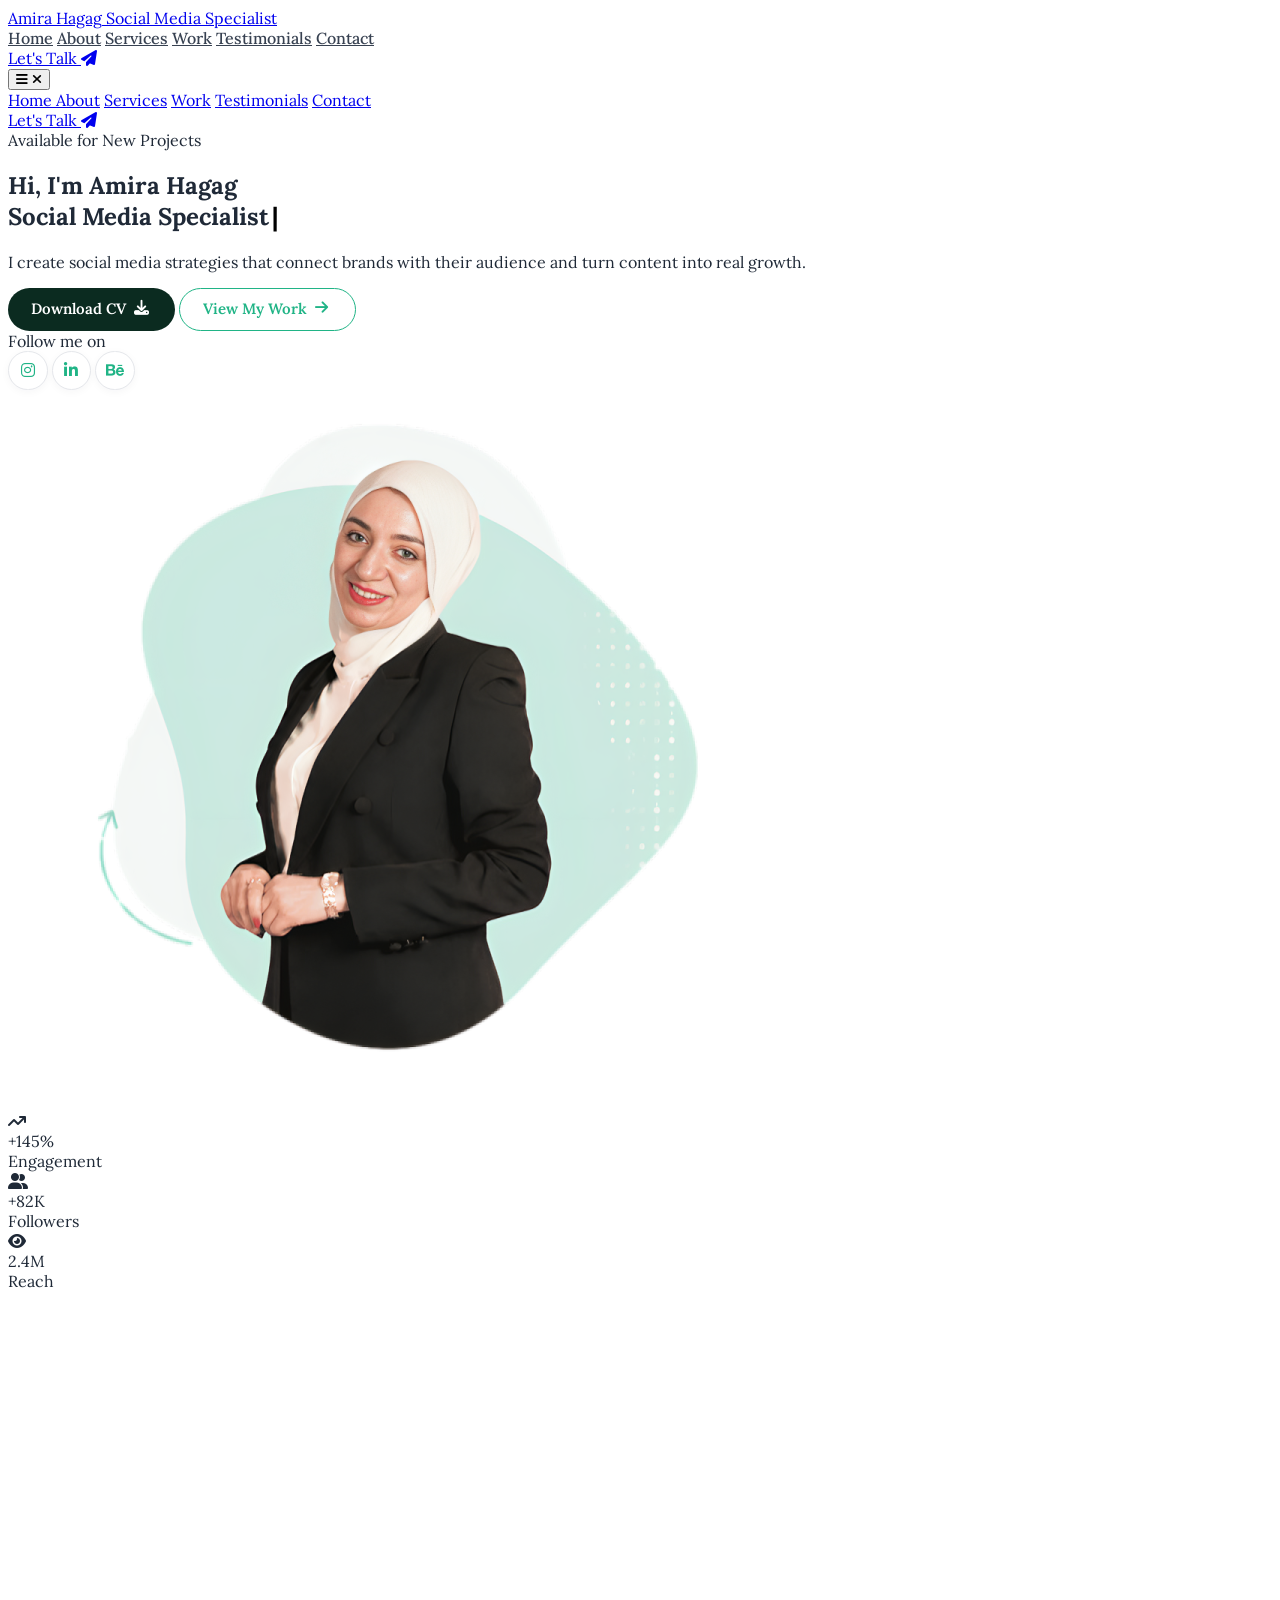
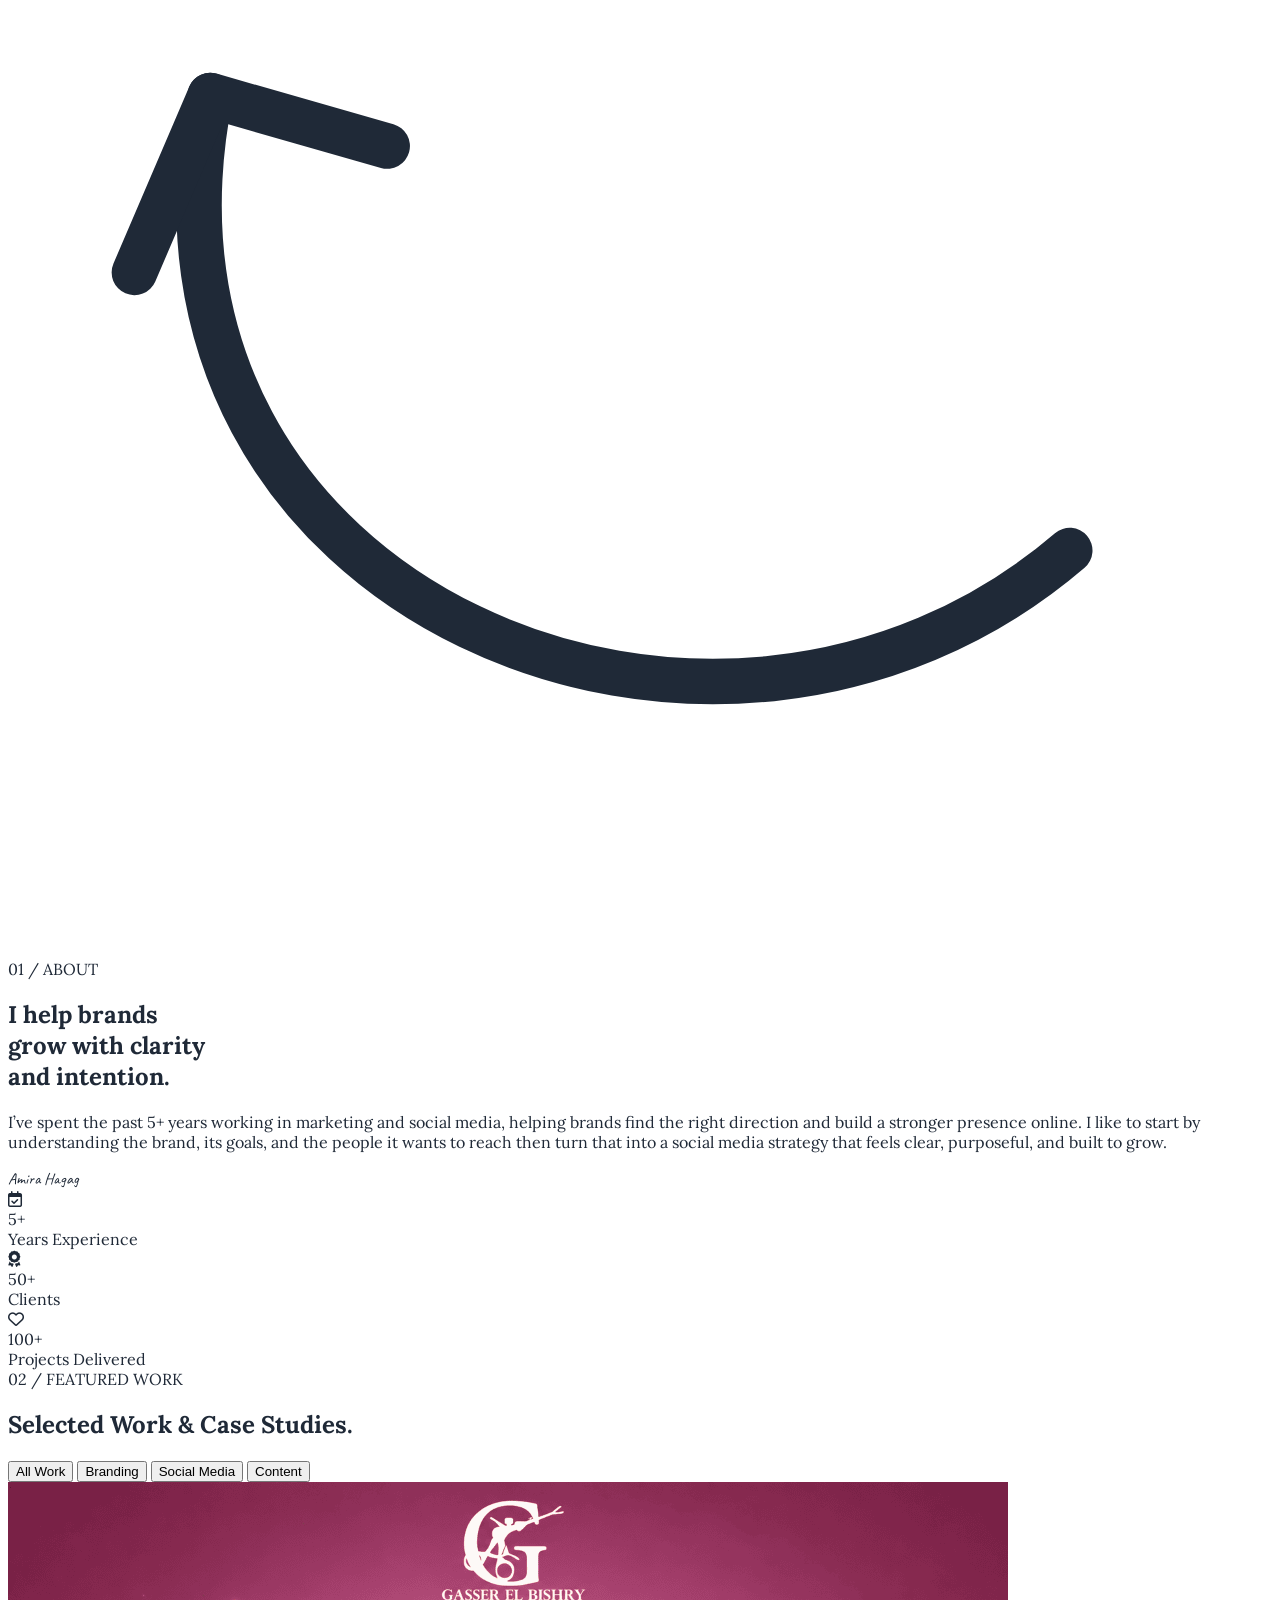
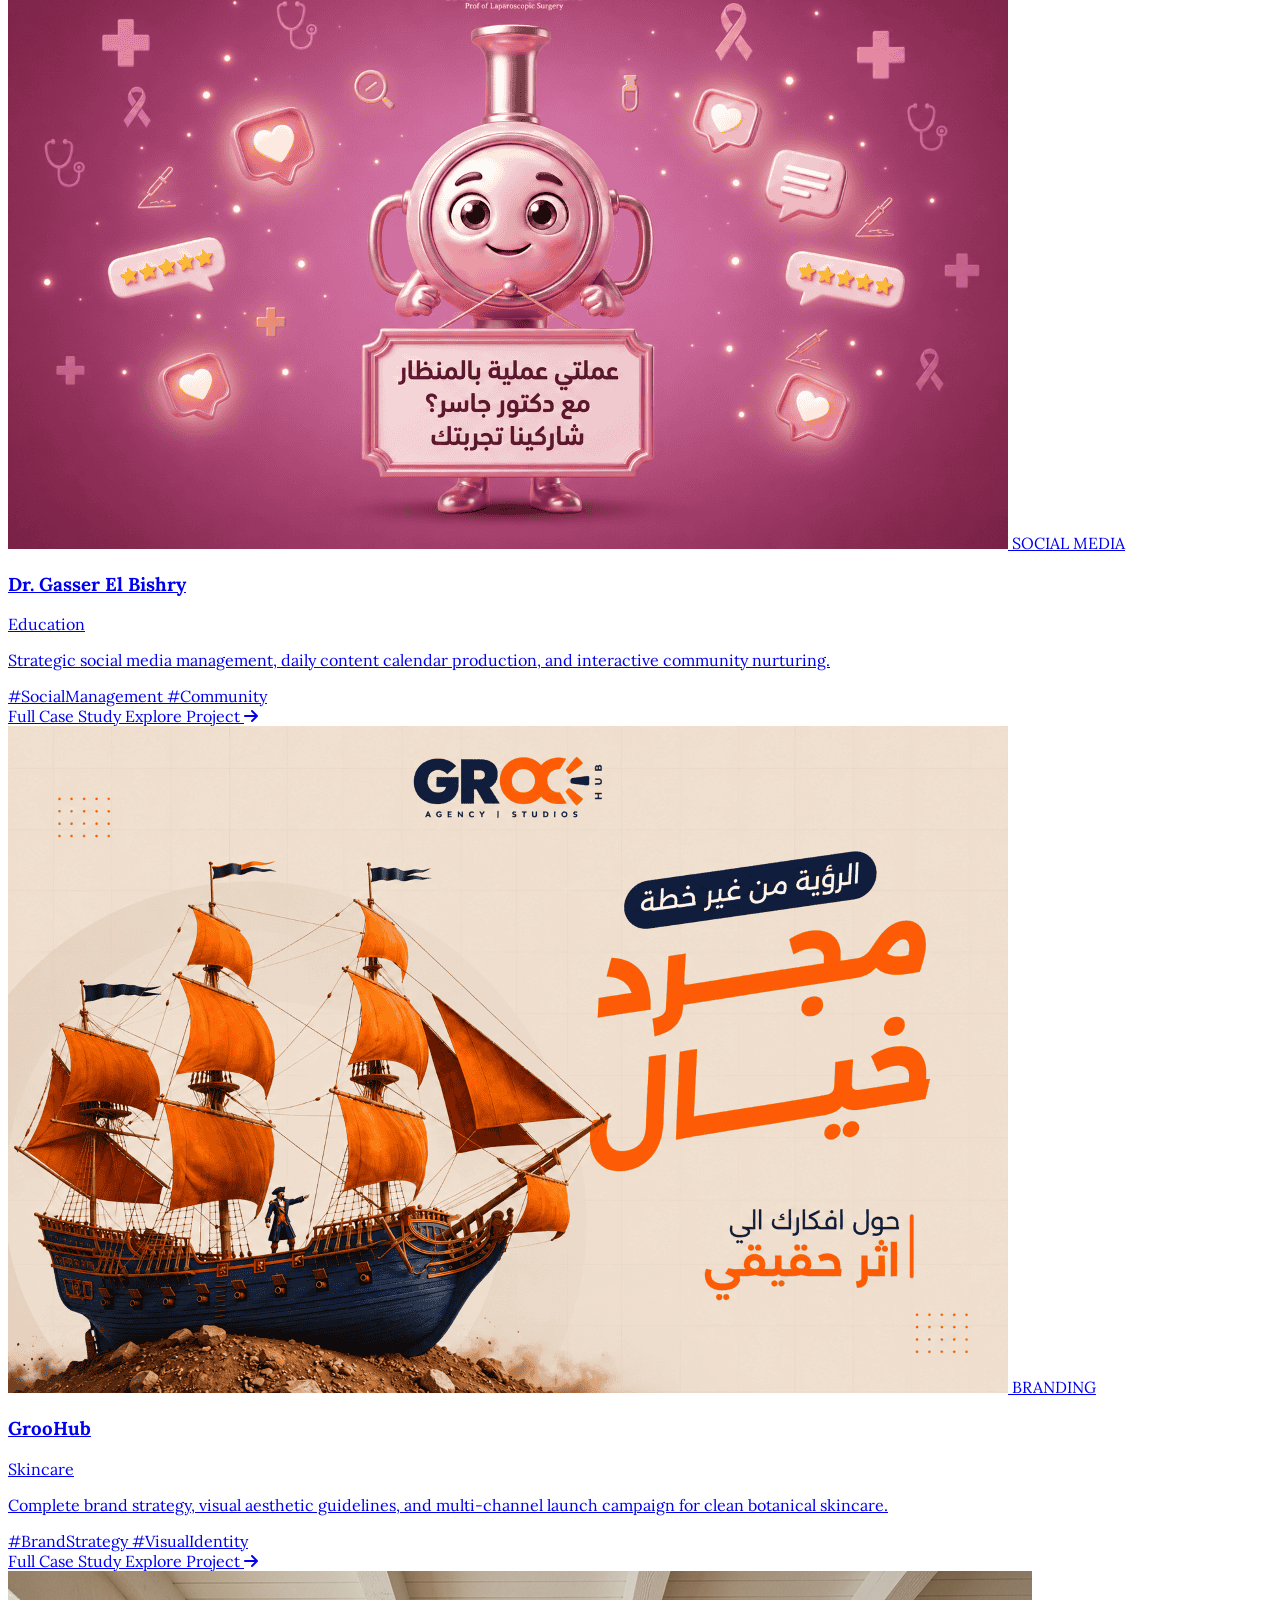
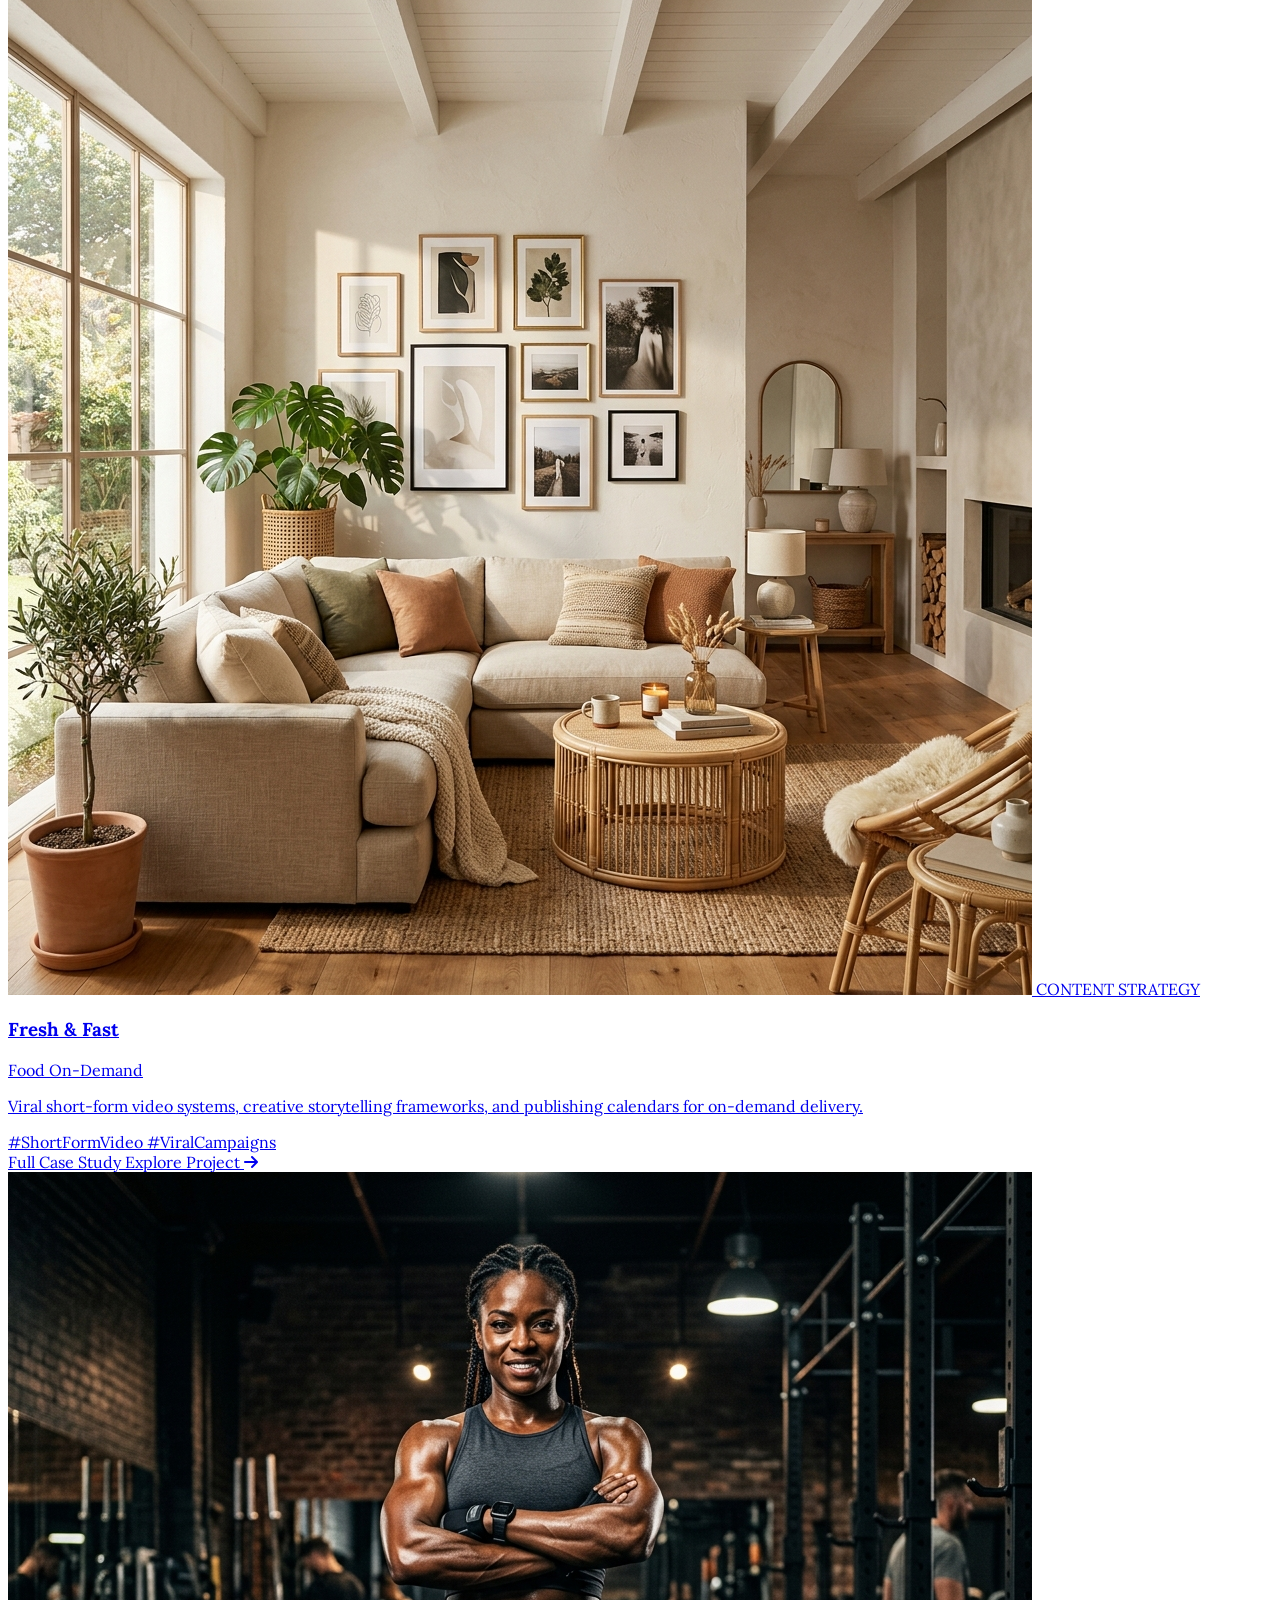
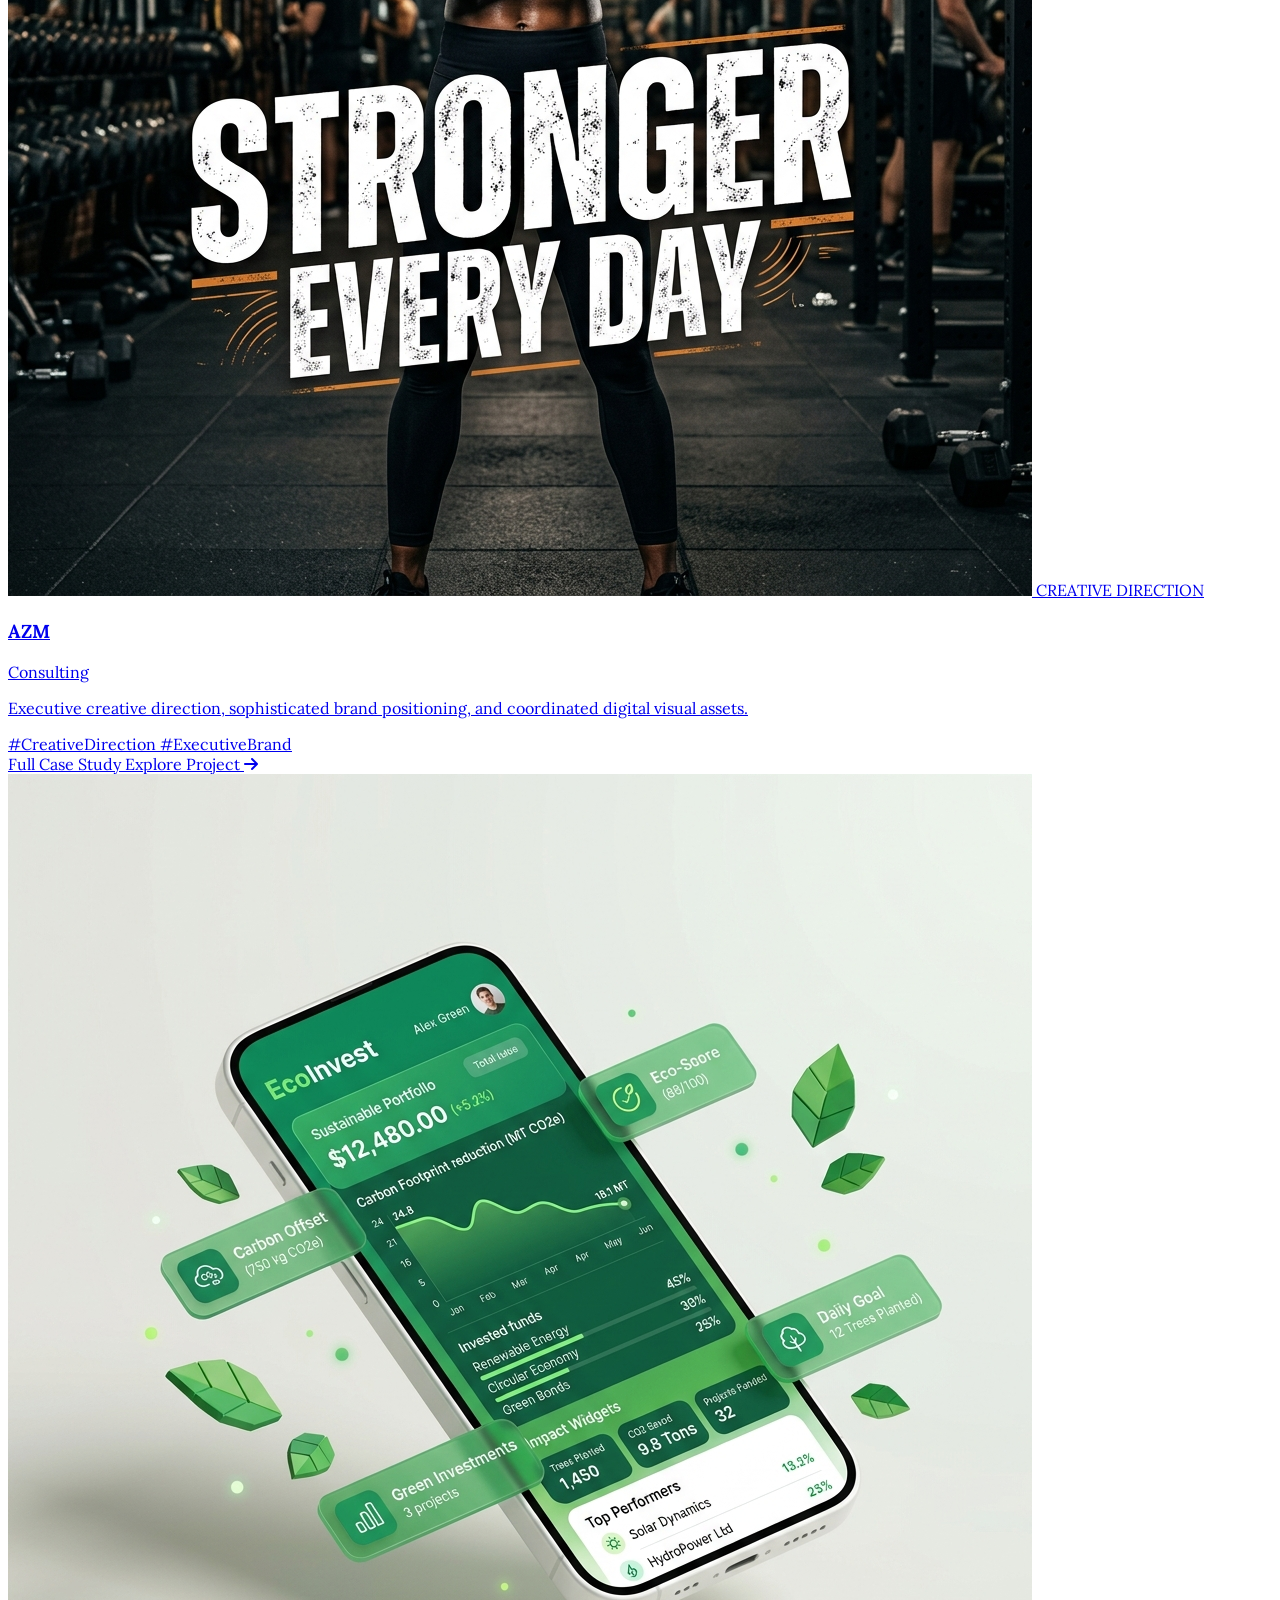
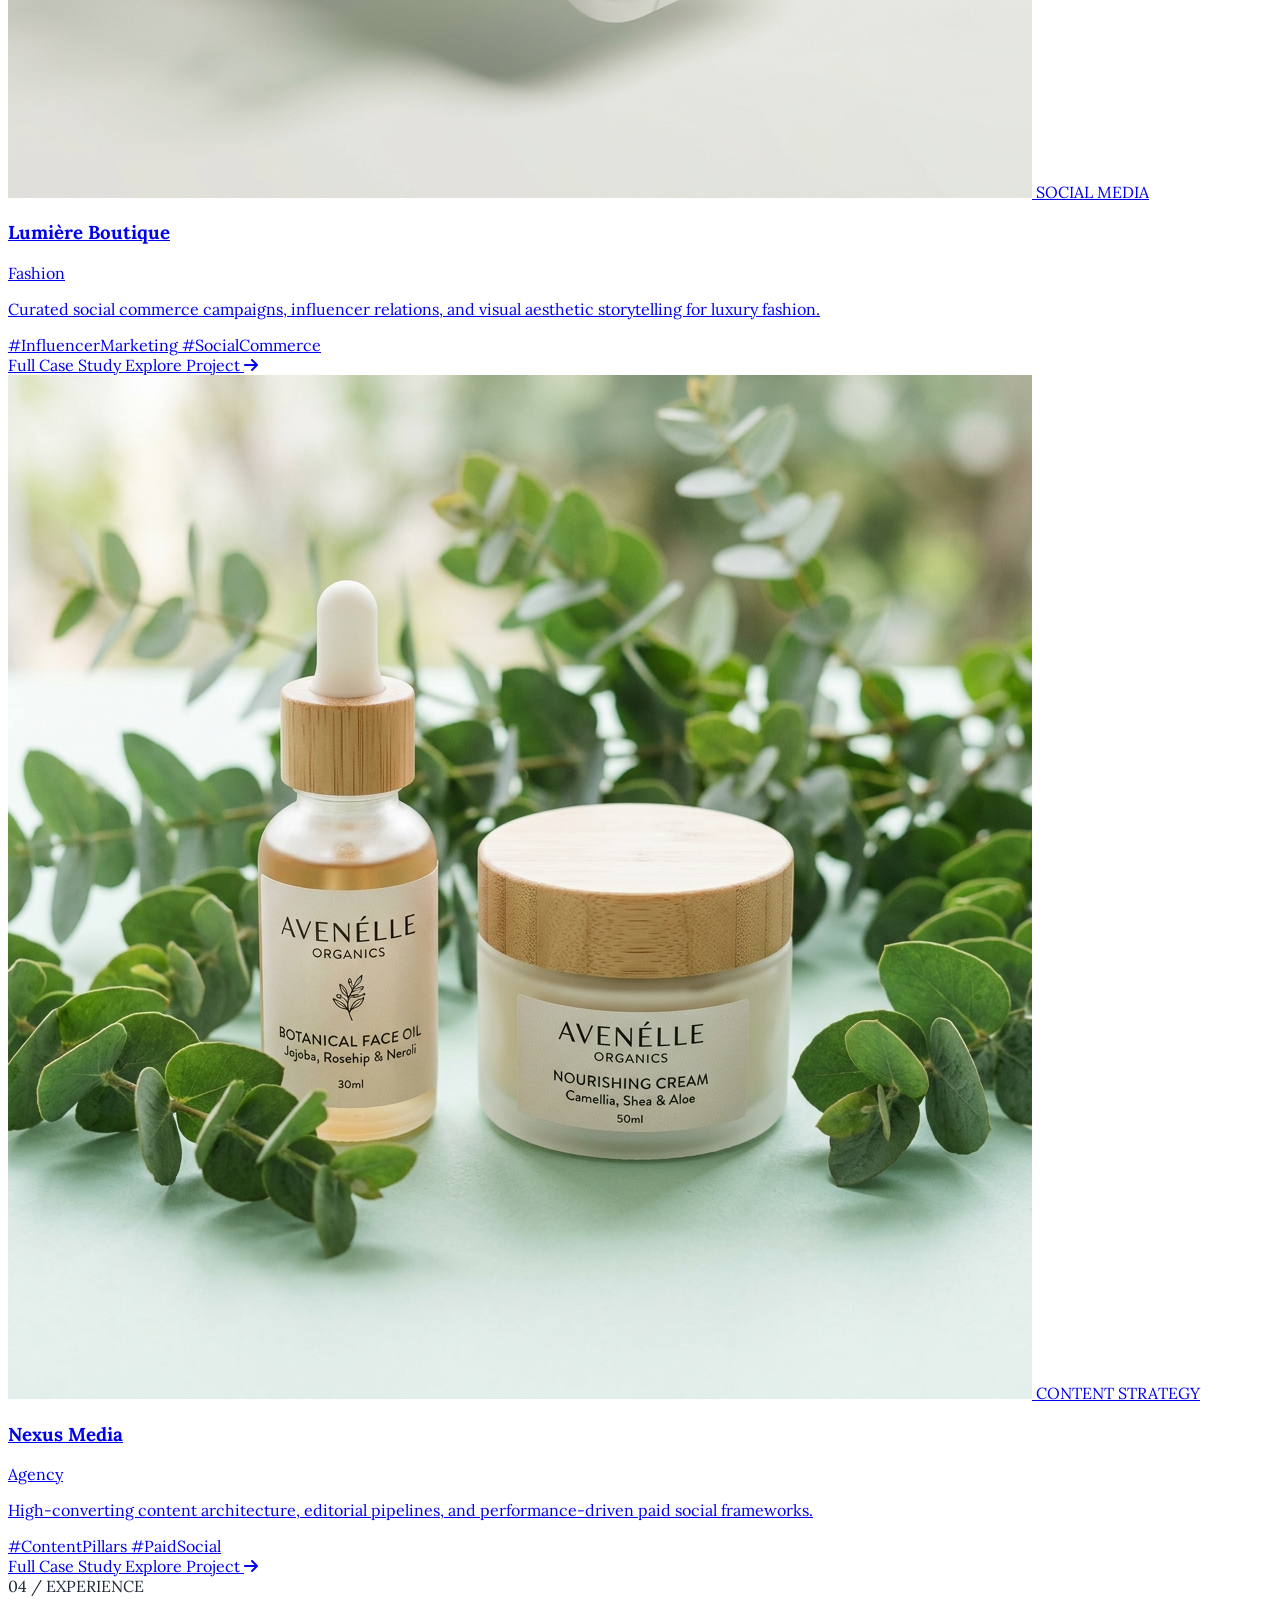
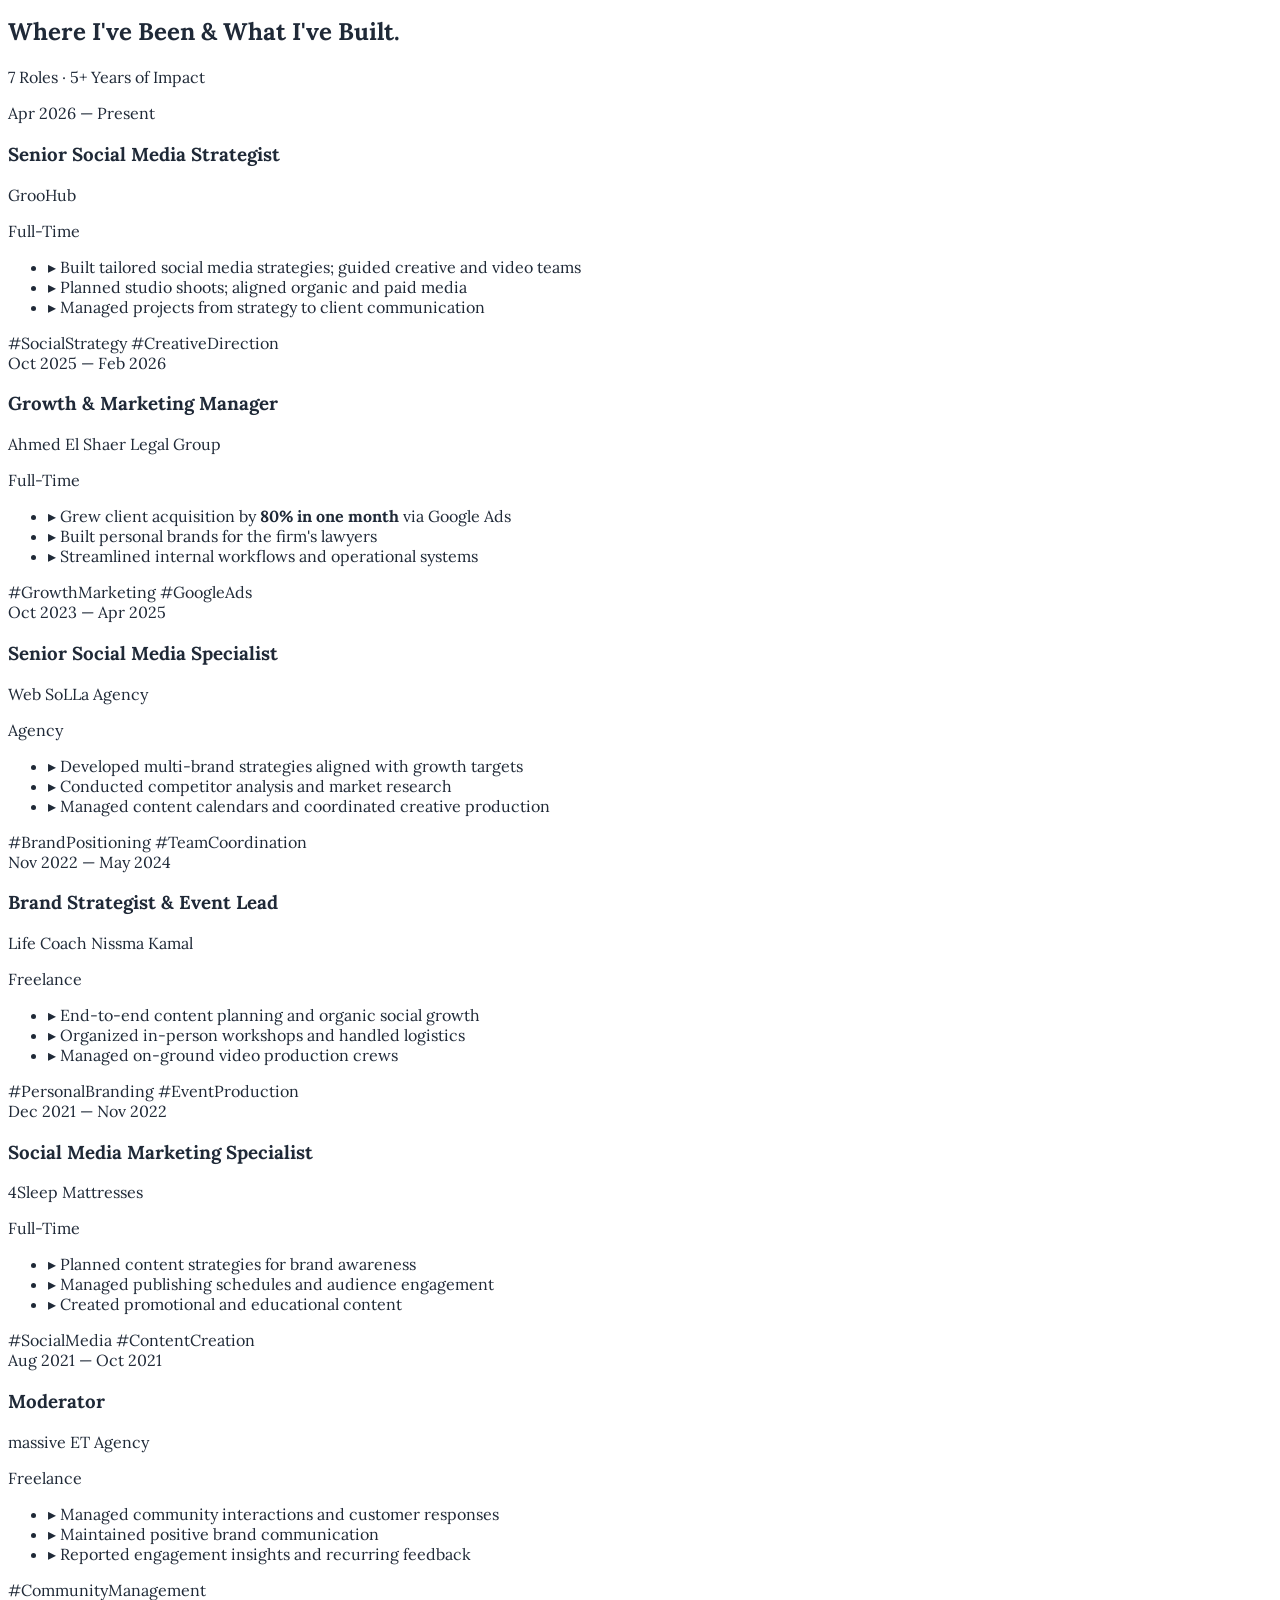
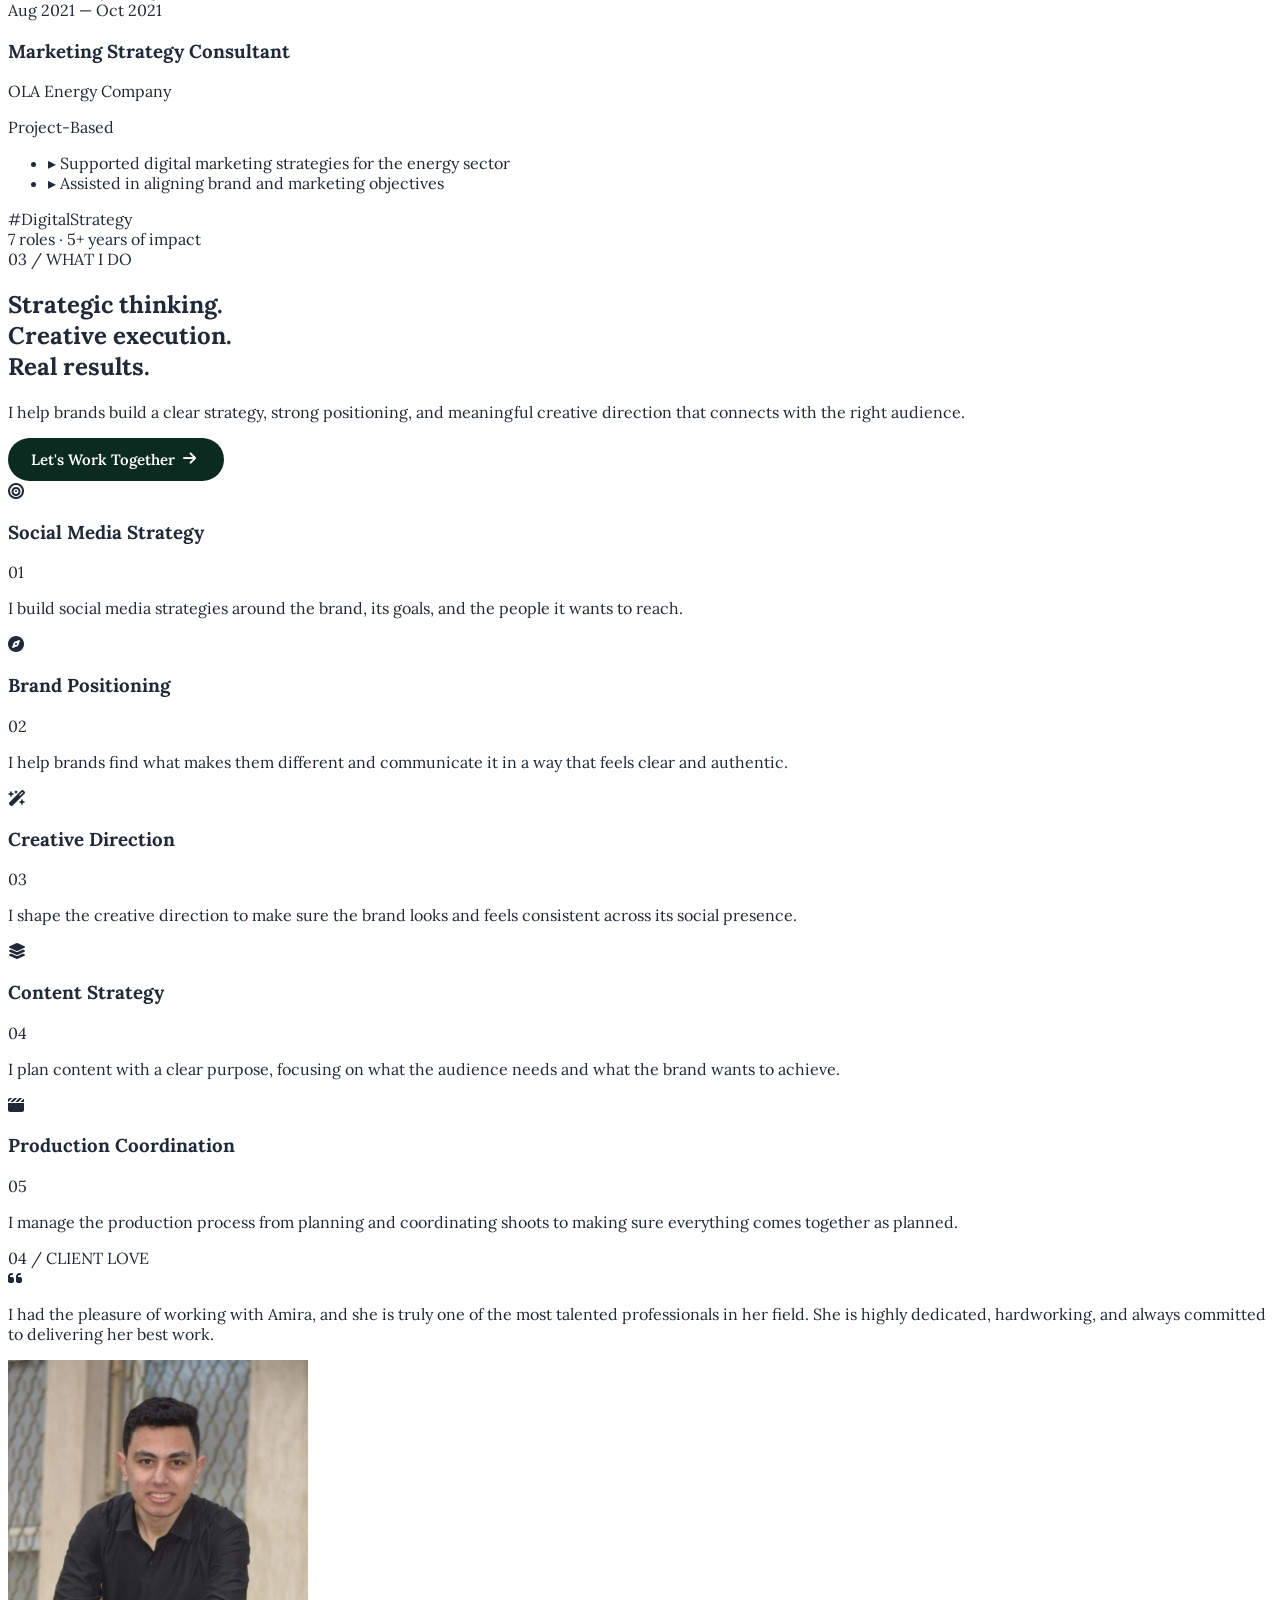
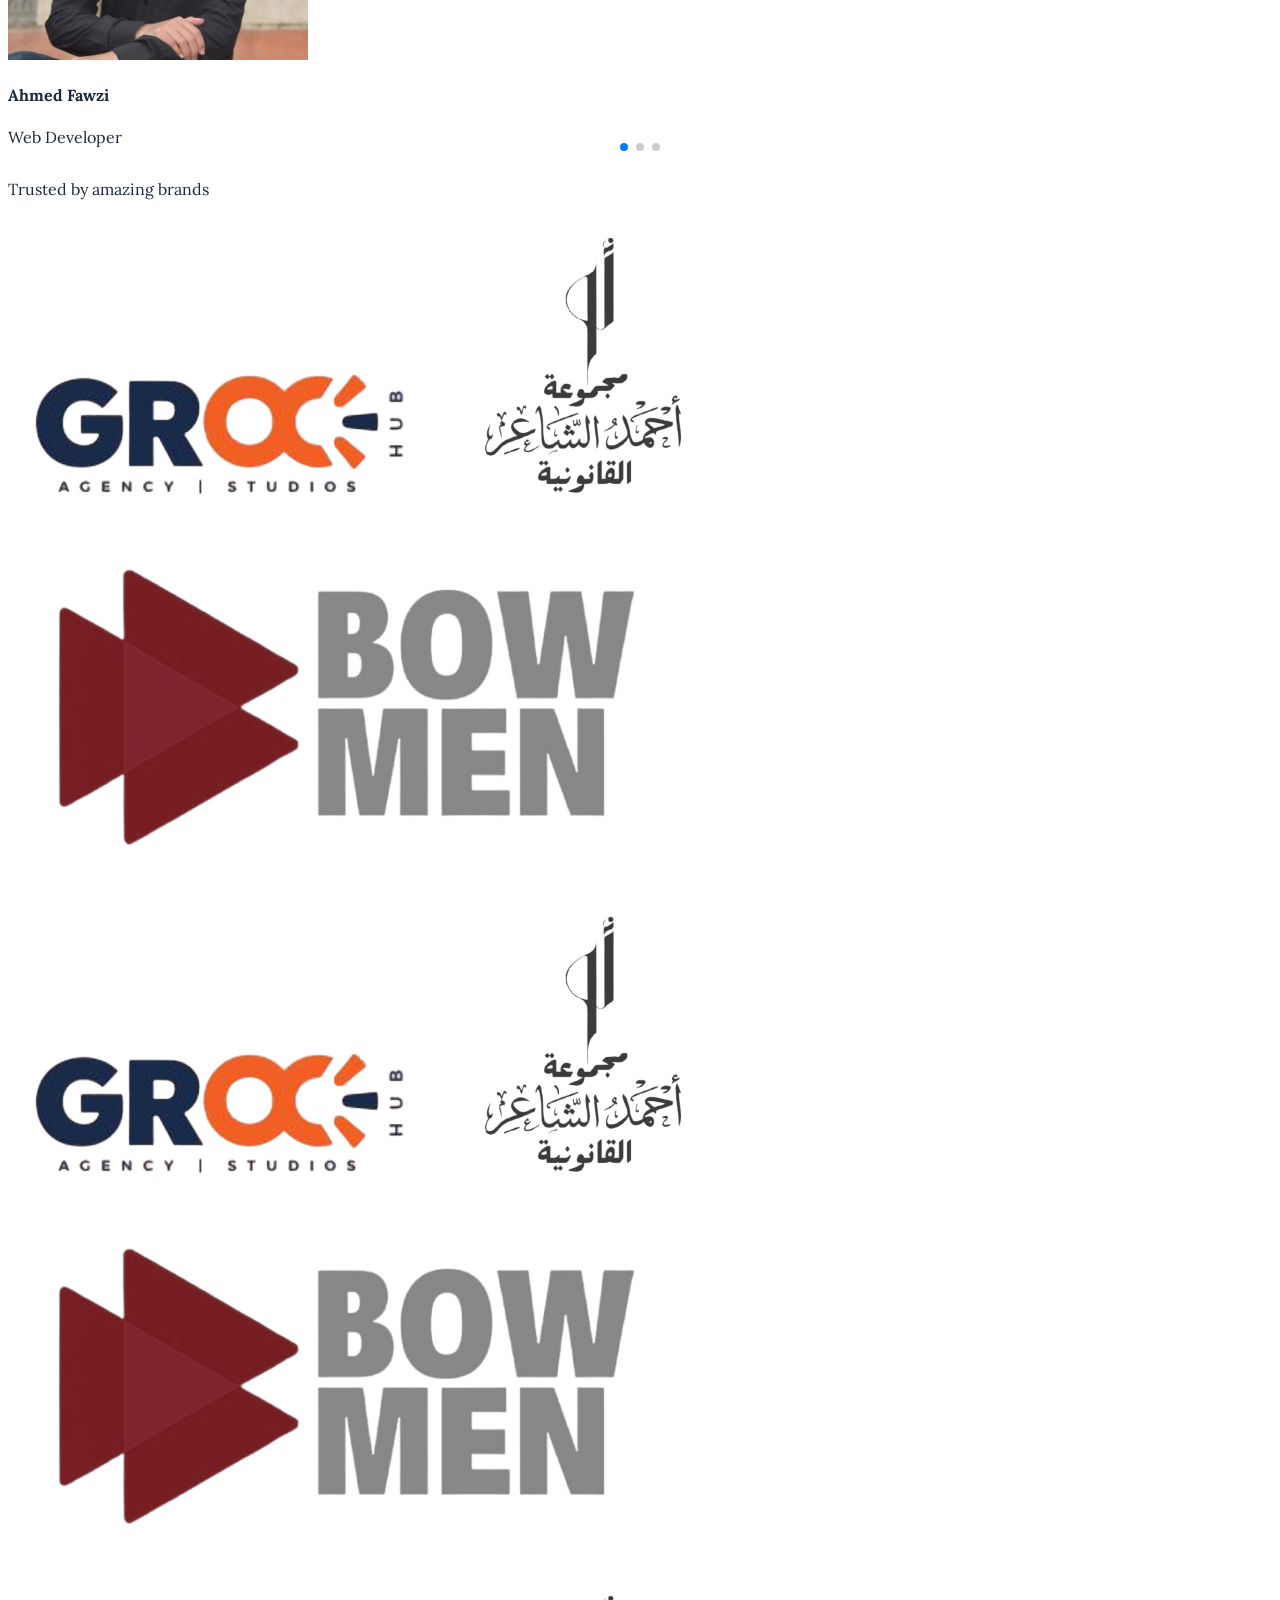
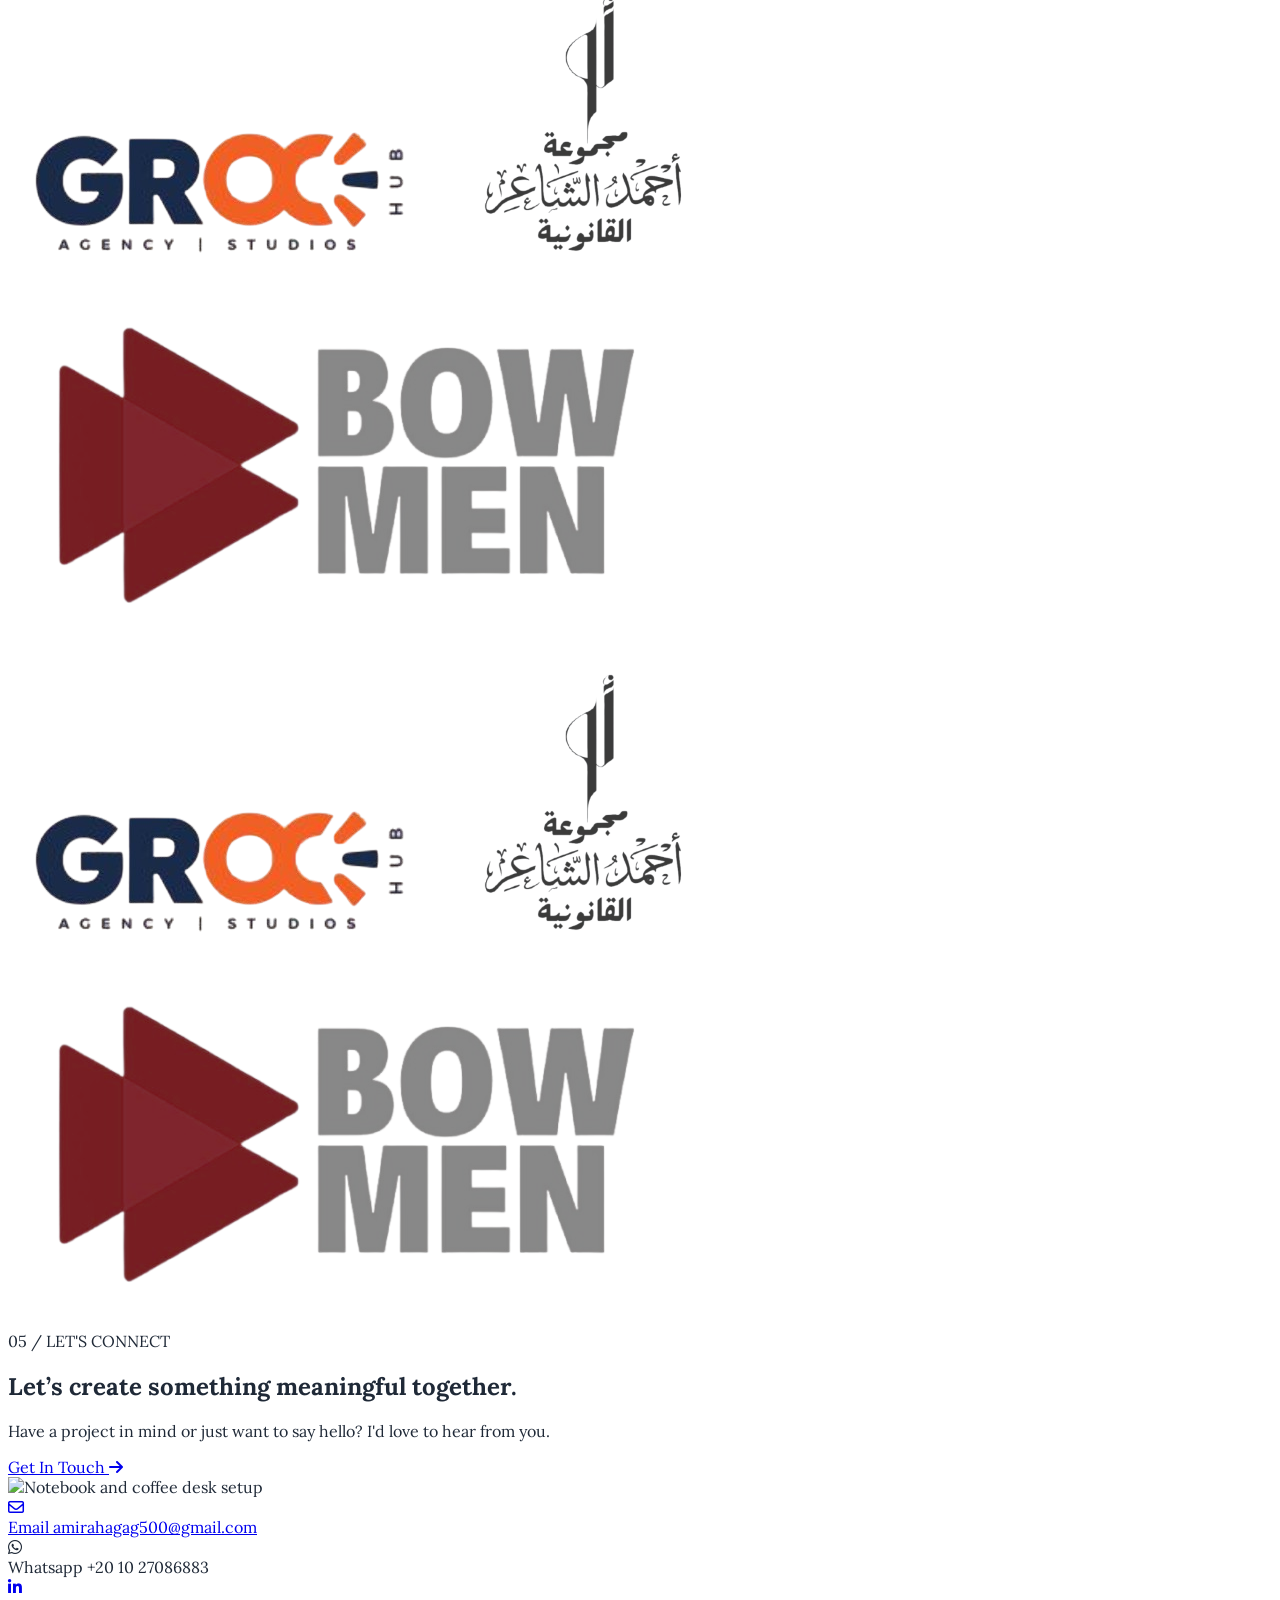
==== index.html @ ae068843 "upload project files" ====
<!DOCTYPE html>
<html lang="en">

<head>
  <meta charset="UTF-8">
  <meta name="viewport" content="width=device-width, initial-scale=1.0">
  <meta name="robots" content="index, follow">

  <meta name="description"
    content="Amira Hagag is a social media specialist with 5 years of experience in social media management, content creation, and digital marketing.">
  <meta name="keywords"
    content="Amira Hagag, social media specialist, social media management, content creation, digital marketing">
  <meta name="author" content="Ahmed Fawzi">

  <link rel="icon" type="image/png" href="assets/images/favicon.png">
  <title>Amira Hagag - Social Media Specialist</title>

  <!-- Tailwind CSS -->
  <script src="https://cdn.tailwindcss.com"></script>

  <!-- Tailwind Configuration -->
  <script>
    tailwind.config = {
      theme: {
        extend: {
          fontFamily: {
            main: ['Lora', 'serif'],
            text: ['Lora', 'serif'],
          },

          colors: {
            primary: '#20B486',
            primaryDark: '#0B2B20',
            primaryLight: '#E8F8F3',

            dark: '#111827',
            darkSoft: '#374151',

            text: '#1F2937',
            textSoft: '#6B7280',

            mint: '#DDF7EF',
            soft: '#F4FBF8',
            bgDark: '#0C1A15',

            white: '#FFFFFF',
            border: '#E5E7EB',
          },

          boxShadow: {
            soft: '0 8px 25px rgba(32, 180, 134, 0.10)',
            card: '0 10px 30px rgba(17, 24, 39, 0.08)',
            button: '0 6px 18px rgba(32, 180, 134, 0.20)',
          },

          borderRadius: {
            card: '16px',
          }
        }
      }
    }
  </script> <!-- Google Font -->
  <link rel="preconnect" href="https://fonts.googleapis.com">
  <link rel="preconnect" href="https://fonts.gstatic.com" crossorigin>
  <link
    href="https://fonts.googleapis.com/css2?family=Caveat:wght@600;700&family=Lora:ital,wght@0,400..700;1,400..700&display=swap"
    rel="stylesheet">

  <link rel="stylesheet" href="https://cdnjs.cloudflare.com/ajax/libs/font-awesome/6.6.0/css/all.min.css">
  <link rel="stylesheet" href="https://cdn.jsdelivr.net/npm/swiper@11/swiper-bundle.min.css" />
  <script src="https://unpkg.com/lucide@latest"></script>
  <link rel="stylesheet" href="assets/css/style.css">

</head>

<body class="font-main text-text bg-white antialiased">

  <header id="main-header"
    class="sticky top-0 z-50 bg-white/80 backdrop-blur-md border-b border-slate-150 transition-all duration-300">
    <div class="max-w-7xl mx-auto px-4 xl:px-0">
      <div class="flex items-center justify-between h-20">

        <!-- Brand / Logo -->
        <a href="#home"
          class="group flex flex-col focus:outline-none focus-visible:ring-2 focus-visible:ring-primary rounded-lg p-1">
          <span
            class="text-xl sm:text-2xl font-black tracking-tight text-slate-900 group-hover:text-primary transition-colors">
            Amira <span class="text-primary">Hagag</span>
          </span>
          <span class="text-[10px] font-bold tracking-widest text-slate-400 uppercase mt-0.5">
            Social Media Specialist
          </span>
        </a>

        <!-- Desktop Navigation -->
        <nav class="hidden md:flex items-center space-x-1 lg:space-x-2" aria-label="Main Navigation">
          <a href="#home"
            class="nav-link px-3.5 py-2 text-sm font-semibold rounded-full text-slate-900 bg-slate-100 transition-all hover:text-primary">Home</a>
          <a href="#about"
            class="nav-link px-3.5 py-2 text-sm font-medium text-slate-600 rounded-full hover:text-slate-900 hover:bg-slate-50 transition-all">About</a>
          <a href="#services"
            class="nav-link px-3.5 py-2 text-sm font-medium text-slate-600 rounded-full hover:text-slate-900 hover:bg-slate-50 transition-all">Services</a>
          <a href="#work"
            class="nav-link px-3.5 py-2 text-sm font-medium text-slate-600 rounded-full hover:text-slate-900 hover:bg-slate-50 transition-all">Work</a>
          <!-- <a href="#experience"
            class="nav-link px-3.5 py-2 text-sm font-medium text-slate-600 rounded-full hover:text-slate-900 hover:bg-slate-50 transition-all">Experience</a> -->
          <a href="#testimonials"
            class="nav-link px-3.5 py-2 text-sm font-medium text-slate-600 rounded-full hover:text-slate-900 hover:bg-slate-50 transition-all">Testimonials</a>
          <a href="#contact"
            class="nav-link px-3.5 py-2 text-sm font-medium text-slate-600 rounded-full hover:text-slate-900 hover:bg-slate-50 transition-all">Contact</a>
        </nav>

        <!-- CTA Button & Mobile Menu Toggle Container -->
        <div class="flex items-center gap-2">
          <!-- CTA Button (Visible on both Mobile and Desktop) -->
          <a href="#contact"
            class="inline-flex items-center gap-2 px-3.5 py-2 sm:px-5 sm:py-2.5 text-xs sm:text-sm font-semibold text-white bg-primaryDark rounded-full shadow-sm hover:bg-primary hover:shadow-md hover:-translate-y-0.5 transition-all duration-200">
            <span>Let's Talk</span>
            <i class="fa-solid fa-paper-plane text-[10px] sm:text-xs"></i>
          </a>

          <!-- Mobile Menu Button -->
          <div class="flex md:hidden items-center">
            <button id="mobile-menu-btn" type="button" aria-expanded="false" aria-controls="mobile-menu"
              aria-label="Toggle navigation menu"
              class="inline-flex items-center justify-center p-2 rounded-xl text-slate-700 hover:text-primary hover:bg-slate-100 transition-all focus:outline-none focus:ring-2 focus:ring-primary">
              <i class="fa-solid fa-bars text-xl transition-transform" id="menu-icon"></i>
              <i class="fa-solid fa-xmark text-xl hidden transition-transform" id="close-icon"></i>
            </button>
          </div>
        </div>

      </div>
    </div>

    <!-- Mobile Dropdown Menu -->
    <div id="mobile-menu"
      class="hidden md:hidden border-t border-slate-100 bg-white/95 backdrop-blur-xl px-4 pt-4 pb-6 shadow-xl">
      <nav class="flex flex-col space-y-1.5" aria-label="Mobile Navigation">
        <a href="#home"
          class="mobile-nav-link flex items-center justify-between px-4 py-3 rounded-xl text-sm font-semibold text-primary bg-primary/10">
          <span>Home</span>
          <span class="w-2 h-2 rounded-full bg-primary"></span>
        </a>
        <a href="#about"
          class="mobile-nav-link block px-4 py-3 rounded-xl text-sm font-medium text-slate-700 hover:text-slate-900 hover:bg-slate-50 transition-all">About</a>
        <a href="#services"
          class="mobile-nav-link block px-4 py-3 rounded-xl text-sm font-medium text-slate-700 hover:text-slate-900 hover:bg-slate-50 transition-all">Services</a>
        <a href="#work"
          class="mobile-nav-link block px-4 py-3 rounded-xl text-sm font-medium text-slate-700 hover:text-slate-900 hover:bg-slate-50 transition-all">Work</a>
        <!-- <a href="#experience"
          class="mobile-nav-link block px-4 py-3 rounded-xl text-sm font-medium text-slate-700 hover:text-slate-900 hover:bg-slate-50 transition-all">Experience</a> -->
        <a href="#testimonials"
          class="mobile-nav-link block px-4 py-3 rounded-xl text-sm font-medium text-slate-700 hover:text-slate-900 hover:bg-slate-50 transition-all">Testimonials</a>
        <a href="#contact"
          class="mobile-nav-link block px-4 py-3 rounded-xl text-sm font-medium text-slate-700 hover:text-slate-900 hover:bg-slate-50 transition-all">Contact</a>
      </nav>

      <div class="pt-4 mt-2 border-t border-slate-100">
        <a href="#contact"
          class="inline-flex items-center justify-center gap-2 w-full px-5 py-3 text-sm font-semibold text-white bg-slate-900 rounded-xl hover:bg-primary transition-all">
          <span>Let's Talk</span>
          <i class="fa-solid fa-paper-plane text-xs"></i>
        </a>
      </div>
    </div>
  </header>

  <section id="home" class="relative overflow-hidden pt-16 pb-10 bg-white">
    <div class="max-w-7xl mx-auto px-4 xl:px-0">
      <div class="absolute inset-0 opacity-[0.35] pointer-events-none"
        style="background-image: url('data:image/svg+xml,%3Csvg width=\'60\' height=\'60\' viewBox=\'0 0 60 60\' xmlns=\'http://www.w3.org/2000/svg\'%3E%3Cg fill=\'none\' fill-rule=\'evenodd\'%3E%3Cg fill=\'%23cbd5e1\' fill-opacity=\'0.5\'%3E%3Cpath d=\'M36 34v-4h-2v4h-4v2h4v4h2v-4h4v-2h-4zm0-30V0h-2v4h-4v2h4v4h2V6h4V4h-4zM6 34v-4H4v4H0v2h4v4h2v-4h4v-2H6zM6 4V0H4v4H0v2h4v4h2V6h4V4H6z\'/%3E%3C/g%3E%3C/g%3E%3C/svg%3E');">
      </div>
      <div class="grid grid-cols-1 lg:grid-cols-12 gap-12 lg:gap-8 items-center">

        <!-- Left Content Column -->
        <div class="lg:col-span-6 flex flex-col justify-center z-10">

          <!-- Status Badge -->
          <div
            class="inline-flex items-center gap-2 px-3.5 py-1.5 rounded-full bg-primaryLight text-primary text-xs sm:text-sm font-semibold mb-6 self-start">
            <span class="w-2 h-2 rounded-full bg-primary animate-ping"></span>
            <span>Available for New Projects</span>
          </div>

          <!-- Main Title with Typing Effect -->
          <h1 class="text-3xl sm:text-5xl lg:text-[55px] font-black text-dark tracking-tight leading-[1.08] mb-6">
            Hi, I'm <span class="text-primary">Amira Hagag</span><br>
            <span class="typing-text text-dark"></span>
          </h1>

          <!-- Subtitle -->
          <p class="text-textSoft text-base sm:text-lg lg:text-xl font-normal leading-relaxed max-w-xl mb-8">
            I create social media strategies that connect brands with their audience and turn content into real growth.
          </p>

          <!-- CTAs -->
          <div class="flex flex-wrap items-center gap-4 mb-10">
            <a href="assets/cv.pdf" download class="theme-btn text-base transition-transform hover:-translate-y-0.5">
              <span>Download CV</span>
              <i class="fa-solid fa-download text-sm"></i>
            </a>
            <a href="#work" class="theme-btn-outline text-base transition-transform hover:-translate-y-0.5">
              <span>View My Work</span>
              <i class="fa-solid fa-arrow-right text-sm"></i>
            </a>
          </div>

          <!-- Social Links -->
          <div class="flex items-center gap-3.5">
            <span class="text-textSoft text-sm font-medium">Follow me on</span>
            <div class="flex items-center gap-2.5">
              <a href="https://instagram.com" target="_blank" rel="noopener noreferrer" class="social-icon-link"
                aria-label="Instagram">
                <i class="fa-brands fa-instagram text-base"></i>
              </a>
              <a href="https://linkedin.com" target="_blank" rel="noopener noreferrer" class="social-icon-link"
                aria-label="LinkedIn">
                <i class="fa-brands fa-linkedin-in text-base"></i>
              </a>
              <a href="https://behance.net" target="_blank" rel="noopener noreferrer" class="social-icon-link"
                aria-label="Behance">
                <i class="fa-brands fa-behance text-base"></i>
              </a>
            </div>
          </div>

        </div>

        <!-- Right Visual & Floating Cards Column -->
        <div class="lg:col-span-6 relative flex items-center justify-center lg:justify-end">

          <div class="relative w-full max-w-[420px] sm:max-w-[480px] lg:max-w-[500px] flex items-center justify-center">

            <!-- Organic Mint Background Shape / Blob -->
            <div
              class="absolute w-[300px] h-[300px] sm:w-[400px] sm:h-[400px] lg:w-[440px] lg:h-[440px] bg-gradient-to-tr from-mint to-[#E2FAF2] rounded-[48%_52%_62%_38%/45%_55%_45%_55%] -z-10 transform -rotate-6">
            </div>

            <!-- Subtle Dotted Grid Decorative Pattern -->
            <div
              class="absolute -right-2 top-8 w-24 h-24 sm:w-32 sm:h-32 opacity-30 -z-10 bg-[radial-gradient(#20B486_1.5px,transparent_1.5px)] [background-size:12px_12px]">
            </div>

            <!-- Person Hero Image (Without Shadow) -->
            <img src="assets/images/hero.png" alt="Amira Hagag - Social Media Specialist"
              class="relative z-10 w-full max-w-[340px] sm:max-w-[420px] lg:max-w-[500px] object-contain select-none pointer-events-none">

            <!-- Floating Card 1: Engagement (Top Right) -->
            <div
              class="absolute -top-3 right-0 sm:right-2 z-20 bg-white/95 backdrop-blur-md px-3.5 sm:px-4 py-2.5 sm:py-3 rounded-2xl shadow-card border border-white/80 flex items-center gap-3 animate-float">
              <div
                class="w-9 h-9 sm:w-10 sm:h-10 rounded-xl bg-primaryLight flex items-center justify-center text-primary shrink-0">
                <i class="fa-solid fa-arrow-trend-up text-base"></i>
              </div>
              <div>
                <div class="font-bold text-primary text-base sm:text-lg leading-tight">+145%</div>
                <div class="text-xs text-textSoft font-medium">Engagement</div>
              </div>
            </div>

            <!-- Floating Card 2: Followers (Middle Left) -->
            <div
              class="absolute top-[52%] -left-2 sm:-left-4 -translate-y-1/2 z-20 bg-white/95 backdrop-blur-md px-3.5 sm:px-4 py-2.5 sm:py-3 rounded-2xl shadow-card border border-white/80 flex items-center gap-3 animate-float-delayed">
              <div
                class="w-9 h-9 sm:w-10 sm:h-10 rounded-xl bg-primaryLight flex items-center justify-center text-primary shrink-0">
                <i class="fa-solid fa-user-group text-base"></i>
              </div>
              <div>
                <div class="font-bold text-dark text-base sm:text-lg leading-tight">+82K</div>
                <div class="text-xs text-textSoft font-medium">Followers</div>
              </div>
            </div>

            <!-- Floating Card 3: Reach (Bottom Right) -->
            <div
              class="absolute bottom-6 right-2 sm:right-6 z-20 bg-white/95 backdrop-blur-md px-3.5 sm:px-4 py-2.5 sm:py-3 rounded-2xl shadow-card border border-white/80 flex items-center gap-3 animate-float-reverse">
              <div
                class="w-9 h-9 sm:w-10 sm:h-10 rounded-xl bg-primaryLight flex items-center justify-center text-primary shrink-0">
                <i class="fa-solid fa-eye text-base"></i>
              </div>
              <div>
                <div class="font-bold text-dark text-base sm:text-lg leading-tight">2.4M</div>
                <div class="text-xs text-textSoft font-medium">Reach</div>
              </div>
            </div>

            <!-- Curled Vector Accent Arrow -->
            <svg
              class="absolute bottom-8 left-4 sm:left-10 w-12 h-12 text-primary/35 -z-5 hidden sm:block pointer-events-none"
              viewBox="0 0 50 50" fill="none" stroke="currentColor" stroke-width="1.8" stroke-linecap="round"
              stroke-linejoin="round">
              <path d="M 8 16 C 4 36, 28 46, 42 34" />
              <path d="M 5 23 L 8 16 L 15 18" />
            </svg>

          </div>

        </div>

      </div>
    </div>
  </section>

  <!-- About Section -->
  <section id="about" class="py-16 bg-soft/80 border-t border-border/60">
    <div class="max-w-7xl mx-auto px-4 xl:px-0">

      <!-- Main Content Grid -->
      <div class="grid grid-cols-1 lg:grid-cols-12 gap-10 lg:gap-12 items-center">

        <!-- Left: Tag & 3-Line Headline -->
        <div class="lg:col-span-5">
          <!-- Tag / Identifier -->
          <div class="flex items-center gap-2 mb-4">
            <span class="text-primary text-xs sm:text-sm font-semibold tracking-wider uppercase">01 / ABOUT</span>
            <span class="w-6 h-[1.5px] bg-primary/70 rounded-full inline-block"></span>
          </div>

          <!-- Headline with exact 3-line breakdown matching design -->
          <h2 class="text-3xl sm:text-4xl lg:text-[40px] font-semibold text-dark tracking-tight leading-[1.25]">
            I help brands<br>
            grow with clarity<br>
            and <span class="text-primary font-semibold">intention.</span>
          </h2>
        </div>

        <!-- Middle: Bio & Signature -->
        <div class="lg:col-span-4 flex flex-col justify-between">
          <p class="text-textSoft text-xs sm:text-[14px] leading-relaxed mb-6 font-normal">
            I’ve spent the past 5+ years working in marketing and social media, helping brands find the right direction
            and build a stronger presence online. I like to start by understanding the brand, its goals, and the people
            it wants to reach
            then turn that into a social media strategy that feels clear, purposeful, and built to grow.
          </p>
          <div class="pt-1">
            <span class="font-signature text-3xl sm:text-4xl text-primary font-bold tracking-wide select-none">
              Amira Hagag
            </span>
          </div>
        </div>

        <!-- Right: 3 Metric Stats with Left Border Divider -->
        <div class="lg:col-span-3 lg:border-l lg:border-border/70 lg:pl-10 flex flex-col space-y-6">

          <!-- Stat 1: Years Experience -->
          <div class="flex items-center gap-4 group">
            <div
              class="w-12 h-12 rounded-2xl bg-mint/60 flex items-center justify-center text-primary shrink-0 transition-transform group-hover:scale-105">
              <i class="fa-regular fa-calendar-check text-xl"></i>
            </div>
            <div>
              <div class="text-2xl font-bold text-dark leading-tight">5+</div>
              <div class="text-xs sm:text-sm text-textSoft font-medium">Years Experience</div>
            </div>
          </div>

          <!-- Stat 2: Happy Clients -->
          <div class="flex items-center gap-4 group">
            <div
              class="w-12 h-12 rounded-2xl bg-mint/60 flex items-center justify-center text-primary shrink-0 transition-transform group-hover:scale-105">
              <i class="fa-solid fa-award text-xl"></i>
            </div>
            <div>
              <div class="text-2xl font-bold text-dark leading-tight">50+</div>
              <div class="text-xs sm:text-sm text-textSoft font-medium">Clients</div>
            </div>
          </div>

          <!-- Stat 3: Projects Delivered -->
          <div class="flex items-center gap-4 group">
            <div
              class="w-12 h-12 rounded-2xl bg-mint/60 flex items-center justify-center text-primary shrink-0 transition-transform group-hover:scale-105">
              <i class="fa-regular fa-heart text-xl"></i>
            </div>
            <div>
              <div class="text-2xl font-bold text-dark leading-tight">100+</div>
              <div class="text-xs sm:text-sm text-textSoft font-medium">Projects Delivered</div>
            </div>
          </div>

        </div>

      </div>

    </div>
  </section>

  <!-- Featured Work / Projects Section -->
  <section id="work" class="py-16 border-t border-border/60">
    <div class="max-w-7xl mx-auto px-4 xl:px-0">

      <!-- Section Header -->
      <div class="flex flex-col md:flex-row md:items-end justify-between gap-6 mb-12">
        <div>
          <!-- Tag / Identifier -->
          <div class="flex items-center gap-2 mb-3">
            <span class="text-primary text-xs sm:text-sm font-semibold tracking-wider uppercase">
              02 / FEATURED WORK
            </span>
            <span class="w-6 h-[1.5px] bg-primary/70 rounded-full inline-block"></span>
          </div>
          <!-- Headline -->
          <h2 class="text-3xl sm:text-4xl lg:text-[40px] font-bold text-dark tracking-tight leading-[1.2]">
            Selected Work & <span class="text-primary">Case Studies.</span>
          </h2>
        </div>

        <!-- Category Filter Tabs -->
        <div
          class="flex flex-wrap items-center gap-2 p-1.5 bg-white rounded-xl border border-border/70 shadow-sm self-start md:self-auto">
          <button type="button"
            class="work-filter-btn px-4 py-2 rounded-lg text-[11px] sm:text-sm font-semibold transition-all duration-200 bg-primary text-white shadow-sm"
            data-filter="all">
            All Work
          </button>
          <button type="button"
            class="work-filter-btn px-4 py-2 rounded-lg text-[11px] sm:text-sm font-medium text-textSoft hover:text-dark hover:bg-soft transition-all duration-200"
            data-filter="branding">
            Branding
          </button>
          <button type="button"
            class="work-filter-btn px-4 py-2 rounded-lg text-[11px] sm:text-sm font-medium text-textSoft hover:text-dark hover:bg-soft transition-all duration-200"
            data-filter="social">
            Social Media
          </button>
          <button type="button"
            class="work-filter-btn px-4 py-2 rounded-lg text-[11px] sm:text-sm font-medium text-textSoft hover:text-dark hover:bg-soft transition-all duration-200"
            data-filter="content">
            Content
          </button>
        </div>
      </div>

      <!-- Projects Grid -->
      <div class="grid grid-cols-1 sm:grid-cols-2 lg:grid-cols-3 gap-6 lg:gap-8">

        <!-- Project 1: Horus Academy -->
        <a href="healthcare.html"
          class="project-item bg-white border border-border/80 rounded-3xl overflow-hidden shadow-sm hover:shadow-card hover:border-primary/40 transition-all duration-300 transform hover:-translate-y-1.5 group flex flex-col justify-between"
          data-category="social">
          <div>
            <!-- Image Wrapper 3:2 -->
            <div class="relative w-full aspect-[3/2] overflow-hidden bg-gray-100">
              <img src="assets/images/project-1.png" alt="Horus Academy - EdTech"
                class="w-full h-full object-cover group-hover:scale-105 transition-transform duration-500">

              <!-- Top Left: Category Badge -->
              <span
                class="absolute top-3.5 left-3.5 bg-white/95 backdrop-blur-md text-dark font-bold text-[10px] tracking-wider uppercase px-2.5 py-1 rounded-md shadow-sm">
                SOCIAL MEDIA
              </span>
            </div>

            <!-- Content Area -->
            <div class="p-6">
              <div class="flex items-center justify-between gap-3 mb-1.5">
                <h3 class="text-xl font-bold text-dark group-hover:text-primary transition-colors">
                  Dr. Gasser El Bishry
                </h3>
                <span class="text-xs font-semibold text-textSoft/60 tracking-wider uppercase">Education</span>
              </div>

              <p class="text-xs sm:text-[13px] text-textSoft leading-relaxed font-normal mb-4">
                Strategic social media management, daily content calendar production, and interactive community
                nurturing.
              </p>

              <!-- Tags / Focus Area -->
              <div class="flex flex-wrap items-center gap-1.5">
                <span
                  class="text-[11px] font-medium text-textSoft bg-soft px-2.5 py-0.5 rounded-full border border-border/50">#SocialManagement</span>
                <span
                  class="text-[11px] font-medium text-textSoft bg-soft px-2.5 py-0.5 rounded-full border border-border/50">#Community</span>
              </div>
            </div>
          </div>

          <!-- Bottom Action Bar -->
          <div class="px-6 pb-6 pt-2 border-t border-border/40 flex items-center justify-between">
            <span class="text-xs font-medium text-textSoft">Full Case Study</span>
            <span
              class="text-primary group-hover:text-primaryDark text-xs sm:text-sm font-semibold inline-flex items-center gap-1.5 transition-all">
              <span>Explore Project</span>
              <i class="fa-solid fa-arrow-right text-xs transform group-hover:translate-x-1.5 transition-transform"></i>
            </span>
          </div>
        </a>

        <!-- Project 2: GrooHub -->
        <a href="groohub.html"
          class="project-item bg-white border border-border/80 rounded-3xl overflow-hidden shadow-sm hover:shadow-card hover:border-primary/40 transition-all duration-300 transform hover:-translate-y-1.5 group flex flex-col justify-between"
          data-category="branding">
          <div>
            <!-- Image Wrapper 3:2 -->
            <div class="relative w-full aspect-[3/2] overflow-hidden bg-gray-100">
              <img src="assets/images/project-2.png" alt="GrooHub - Natural Skincare"
                class="w-full h-full object-cover group-hover:scale-105 transition-transform duration-500">

              <!-- Top Left: Category Badge -->
              <span
                class="absolute top-3.5 left-3.5 bg-white/95 backdrop-blur-md text-dark font-bold text-[10px] tracking-wider uppercase px-2.5 py-1 rounded-md shadow-sm">
                BRANDING
              </span>
            </div>

            <!-- Content Area -->
            <div class="p-6">
              <div class="flex items-center justify-between gap-3 mb-1.5">
                <h3 class="text-xl font-bold text-dark group-hover:text-primary transition-colors">
                  GrooHub
                </h3>
                <span class="text-xs font-semibold text-textSoft/60 tracking-wider uppercase">Skincare</span>
              </div>

              <p class="text-xs sm:text-[13px] text-textSoft leading-relaxed font-normal mb-4">
                Complete brand strategy, visual aesthetic guidelines, and multi-channel launch campaign for clean
                botanical skincare.
              </p>

              <!-- Tags / Focus Area -->
              <div class="flex flex-wrap items-center gap-1.5">
                <span
                  class="text-[11px] font-medium text-textSoft bg-soft px-2.5 py-0.5 rounded-full border border-border/50">#BrandStrategy</span>
                <span
                  class="text-[11px] font-medium text-textSoft bg-soft px-2.5 py-0.5 rounded-full border border-border/50">#VisualIdentity</span>
              </div>
            </div>
          </div>

          <!-- Bottom Action Bar -->
          <div class="px-6 pb-6 pt-2 border-t border-border/40 flex items-center justify-between">
            <span class="text-xs font-medium text-textSoft">Full Case Study</span>
            <span
              class="text-primary group-hover:text-primaryDark text-xs sm:text-sm font-semibold inline-flex items-center gap-1.5 transition-all">
              <span>Explore Project</span>
              <i class="fa-solid fa-arrow-right text-xs transform group-hover:translate-x-1.5 transition-transform"></i>
            </span>
          </div>
        </a>

        <!-- Project 3: Fresh & Fast -->
        <a href="#"
          class="project-item bg-white border border-border/80 rounded-3xl overflow-hidden shadow-sm hover:shadow-card hover:border-primary/40 transition-all duration-300 transform hover:-translate-y-1.5 group flex flex-col justify-between"
          data-category="content">
          <div>
            <!-- Image Wrapper 3:2 -->
            <div class="relative w-full aspect-[3/2] overflow-hidden bg-gray-100">
              <img src="assets/images/project-3.jpg" alt="Fresh & Fast - Food Delivery"
                class="w-full h-full object-cover group-hover:scale-105 transition-transform duration-500">

              <!-- Top Left: Category Badge -->
              <span
                class="absolute top-3.5 left-3.5 bg-white/95 backdrop-blur-md text-dark font-bold text-[10px] tracking-wider uppercase px-2.5 py-1 rounded-md shadow-sm">
                CONTENT STRATEGY
              </span>
            </div>

            <!-- Content Area -->
            <div class="p-6">
              <div class="flex items-center justify-between gap-3 mb-1.5">
                <h3 class="text-xl font-bold text-dark group-hover:text-primary transition-colors">
                  Fresh & Fast
                </h3>
                <span class="text-xs font-semibold text-textSoft/60 tracking-wider uppercase">Food On-Demand</span>
              </div>

              <p class="text-xs sm:text-[13px] text-textSoft leading-relaxed font-normal mb-4">
                Viral short-form video systems, creative storytelling frameworks, and publishing calendars for on-demand
                delivery.
              </p>

              <!-- Tags / Focus Area -->
              <div class="flex flex-wrap items-center gap-1.5">
                <span
                  class="text-[11px] font-medium text-textSoft bg-soft px-2.5 py-0.5 rounded-full border border-border/50">#ShortFormVideo</span>
                <span
                  class="text-[11px] font-medium text-textSoft bg-soft px-2.5 py-0.5 rounded-full border border-border/50">#ViralCampaigns</span>
              </div>
            </div>
          </div>

          <!-- Bottom Action Bar -->
          <div class="px-6 pb-6 pt-2 border-t border-border/40 flex items-center justify-between">
            <span class="text-xs font-medium text-textSoft">Full Case Study</span>
            <span
              class="text-primary group-hover:text-primaryDark text-xs sm:text-sm font-semibold inline-flex items-center gap-1.5 transition-all">
              <span>Explore Project</span>
              <i class="fa-solid fa-arrow-right text-xs transform group-hover:translate-x-1.5 transition-transform"></i>
            </span>
          </div>
        </a>

        <!-- Project 4: AZM -->
        <a href="#"
          class="project-item bg-white border border-border/80 rounded-3xl overflow-hidden shadow-sm hover:shadow-card hover:border-primary/40 transition-all duration-300 transform hover:-translate-y-1.5 group flex flex-col justify-between"
          data-category="branding">
          <div>
            <!-- Image Wrapper 3:2 -->
            <div class="relative w-full aspect-[3/2] overflow-hidden bg-gray-100">
              <img src="assets/images/project-4.jpg" alt="AZM - Strategic Consulting"
                class="w-full h-full object-cover group-hover:scale-105 transition-transform duration-500">

              <!-- Top Left: Category Badge -->
              <span
                class="absolute top-3.5 left-3.5 bg-white/95 backdrop-blur-md text-dark font-bold text-[10px] tracking-wider uppercase px-2.5 py-1 rounded-md shadow-sm">
                CREATIVE DIRECTION
              </span>
            </div>

            <!-- Content Area -->
            <div class="p-6">
              <div class="flex items-center justify-between gap-3 mb-1.5">
                <h3 class="text-xl font-bold text-dark group-hover:text-primary transition-colors">
                  AZM
                </h3>
                <span class="text-xs font-semibold text-textSoft/60 tracking-wider uppercase">Consulting</span>
              </div>

              <p class="text-xs sm:text-[13px] text-textSoft leading-relaxed font-normal mb-4">
                Executive creative direction, sophisticated brand positioning, and coordinated digital visual assets.
              </p>

              <!-- Tags / Focus Area -->
              <div class="flex flex-wrap items-center gap-1.5">
                <span
                  class="text-[11px] font-medium text-textSoft bg-soft px-2.5 py-0.5 rounded-full border border-border/50">#CreativeDirection</span>
                <span
                  class="text-[11px] font-medium text-textSoft bg-soft px-2.5 py-0.5 rounded-full border border-border/50">#ExecutiveBrand</span>
              </div>
            </div>
          </div>

          <!-- Bottom Action Bar -->
          <div class="px-6 pb-6 pt-2 border-t border-border/40 flex items-center justify-between">
            <span class="text-xs font-medium text-textSoft">Full Case Study</span>
            <span
              class="text-primary group-hover:text-primaryDark text-xs sm:text-sm font-semibold inline-flex items-center gap-1.5 transition-all">
              <span>Explore Project</span>
              <i class="fa-solid fa-arrow-right text-xs transform group-hover:translate-x-1.5 transition-transform"></i>
            </span>
          </div>
        </a>

        <!-- Project 5: Lumière Boutique -->
        <a href="#"
          class="project-item bg-white border border-border/80 rounded-3xl overflow-hidden shadow-sm hover:shadow-card hover:border-primary/40 transition-all duration-300 transform hover:-translate-y-1.5 group flex flex-col justify-between"
          data-category="social">
          <div>
            <!-- Image Wrapper 3:2 -->
            <div class="relative w-full aspect-[3/2] overflow-hidden bg-gray-100">
              <img src="assets/images/project-5.jpg" alt="Lumière Boutique - Luxury Fashion"
                class="w-full h-full object-cover group-hover:scale-105 transition-transform duration-500">

              <!-- Top Left: Category Badge -->
              <span
                class="absolute top-3.5 left-3.5 bg-white/95 backdrop-blur-md text-dark font-bold text-[10px] tracking-wider uppercase px-2.5 py-1 rounded-md shadow-sm">
                SOCIAL MEDIA
              </span>
            </div>

            <!-- Content Area -->
            <div class="p-6">
              <div class="flex items-center justify-between gap-3 mb-1.5">
                <h3 class="text-xl font-bold text-dark group-hover:text-primary transition-colors">
                  Lumière Boutique
                </h3>
                <span class="text-xs font-semibold text-textSoft/60 tracking-wider uppercase">Fashion</span>
              </div>

              <p class="text-xs sm:text-[13px] text-textSoft leading-relaxed font-normal mb-4">
                Curated social commerce campaigns, influencer relations, and visual aesthetic storytelling for luxury
                fashion.
              </p>

              <!-- Tags / Focus Area -->
              <div class="flex flex-wrap items-center gap-1.5">
                <span
                  class="text-[11px] font-medium text-textSoft bg-soft px-2.5 py-0.5 rounded-full border border-border/50">#InfluencerMarketing</span>
                <span
                  class="text-[11px] font-medium text-textSoft bg-soft px-2.5 py-0.5 rounded-full border border-border/50">#SocialCommerce</span>
              </div>
            </div>
          </div>

          <!-- Bottom Action Bar -->
          <div class="px-6 pb-6 pt-2 border-t border-border/40 flex items-center justify-between">
            <span class="text-xs font-medium text-textSoft">Full Case Study</span>
            <span
              class="text-primary group-hover:text-primaryDark text-xs sm:text-sm font-semibold inline-flex items-center gap-1.5 transition-all">
              <span>Explore Project</span>
              <i class="fa-solid fa-arrow-right text-xs transform group-hover:translate-x-1.5 transition-transform"></i>
            </span>
          </div>
        </a>

        <!-- Project 6: Nexus Media -->
        <a href="#"
          class="project-item bg-white border border-border/80 rounded-3xl overflow-hidden shadow-sm hover:shadow-card hover:border-primary/40 transition-all duration-300 transform hover:-translate-y-1.5 group flex flex-col justify-between"
          data-category="content">
          <div>
            <!-- Image Wrapper 3:2 -->
            <div class="relative w-full aspect-[3/2] overflow-hidden bg-gray-100">
              <img src="assets/images/project-6.jpg" alt="Nexus Media - Digital Agency"
                class="w-full h-full object-cover group-hover:scale-105 transition-transform duration-500">

              <!-- Top Left: Category Badge -->
              <span
                class="absolute top-3.5 left-3.5 bg-white/95 backdrop-blur-md text-dark font-bold text-[10px] tracking-wider uppercase px-2.5 py-1 rounded-md shadow-sm">
                CONTENT STRATEGY
              </span>
            </div>

            <!-- Content Area -->
            <div class="p-6">
              <div class="flex items-center justify-between gap-3 mb-1.5">
                <h3 class="text-xl font-bold text-dark group-hover:text-primary transition-colors">
                  Nexus Media
                </h3>
                <span class="text-xs font-semibold text-textSoft/60 tracking-wider uppercase">Agency</span>
              </div>

              <p class="text-xs sm:text-[13px] text-textSoft leading-relaxed font-normal mb-4">
                High-converting content architecture, editorial pipelines, and performance-driven paid social
                frameworks.
              </p>

              <!-- Tags / Focus Area -->
              <div class="flex flex-wrap items-center gap-1.5">
                <span
                  class="text-[11px] font-medium text-textSoft bg-soft px-2.5 py-0.5 rounded-full border border-border/50">#ContentPillars</span>
                <span
                  class="text-[11px] font-medium text-textSoft bg-soft px-2.5 py-0.5 rounded-full border border-border/50">#PaidSocial</span>
              </div>
            </div>
          </div>

          <!-- Bottom Action Bar -->
          <div class="px-6 pb-6 pt-2 border-t border-border/40 flex items-center justify-between">
            <span class="text-xs font-medium text-textSoft">Full Case Study</span>
            <span
              class="text-primary group-hover:text-primaryDark text-xs sm:text-sm font-semibold inline-flex items-center gap-1.5 transition-all">
              <span>Explore Project</span>
              <i class="fa-solid fa-arrow-right text-xs transform group-hover:translate-x-1.5 transition-transform"></i>
            </span>
          </div>
        </a>

      </div>

    </div>
  </section>

  <!-- Experience Section -->
  <section id="experience" class="hidden py-16 bg-gradient-to-b from-white to-primaryLight/20 relative overflow-hidden">

    <!-- Decorative Elements -->
    <div
      class="absolute top-0 right-0 w-64 h-64 md:w-96 md:h-96 bg-primary/5 rounded-full blur-2xl -translate-y-1/2 translate-x-1/3 pointer-events-none">
    </div>
    <div
      class="absolute bottom-0 left-0 w-48 h-48 md:w-72 md:h-72 bg-primary/5 rounded-full blur-2xl translate-y-1/2 -translate-x-1/4 pointer-events-none">
    </div>

    <div class="max-w-7xl mx-auto px-4 xl:px-0 relative">

      <!-- Simplified Section Header -->
      <div class="flex flex-col md:flex-row md:items-end justify-between gap-6 mb-12 sm:mb-16">
        <div>
          <div class="flex items-center gap-2 mb-3">
            <span class="text-primary text-xs sm:text-sm font-semibold tracking-wider uppercase">04 / EXPERIENCE</span>
            <span class="w-6 h-[1.5px] bg-primary rounded-full inline-block"></span>
          </div>
          <h2 class="text-3xl sm:text-4xl lg:text-[40px] font-bold text-dark tracking-tight leading-[1.2]">
            Where I've Been & <span class="text-primary">What I've Built.</span>
          </h2>
        </div>

        <div class="self-start md:self-auto">
          <p
            class="text-textSoft text-xs sm:text-sm font-semibold uppercase tracking-widest bg-white border border-border/70 px-4 py-2.5 rounded-xl shadow-sm inline-block">
            7 Roles · 5+ Years of Impact
          </p>
        </div>
      </div>

      <!-- Timeline Wrapper -->
      <div id="timeline-container" class="relative pl-6 sm:pl-8">

        <!-- Static Base Gray Line -->
        <div class="absolute left-1.5 sm:left-2 top-2 bottom-2 w-0.5 bg-slate-200"></div>

        <!-- Dynamic Active Fill Line -->
        <div id="timeline-progress"
          class="absolute left-1.5 sm:left-2 top-2 w-0.5 bg-primary transition-all duration-150 ease-out h-0"></div>

        <!-- ==================== ROLE 1 ==================== -->
        <div class="timeline-item relative pb-10 sm:pb-12 last:pb-0 group">
          <div
            class="timeline-dot absolute -left-[23px] sm:-left-[31px] top-1.5 w-3.5 h-3.5 rounded-full bg-slate-300 ring-4 ring-white transition-colors duration-300 z-10">
          </div>

          <div class="flex flex-col md:flex-row md:items-start justify-between gap-3 md:gap-8">
            <div class="md:w-1/3 flex-shrink-0">
              <div class="flex items-center gap-2 mb-1">
                <span class="text-primary text-xs sm:text-sm font-bold tracking-wide">Apr 2026</span>
                <span class="text-slate-400 text-xs">—</span>
                <span class="text-primary text-xs font-semibold">Present</span>
              </div>
              <h3 class="text-slate-900 text-lg sm:text-xl font-bold leading-snug">Senior Social Media Strategist</h3>
              <p class="text-primary text-sm font-semibold mt-0.5">GrooHub</p>
              <span
                class="inline-block text-[10px] font-bold uppercase bg-primary text-white px-2.5 py-0.5 rounded-full mt-2">Full-Time</span>
            </div>

            <div class="md:w-2/3">
              <ul class="text-slate-700 text-sm leading-relaxed space-y-2 font-normal">
                <li class="flex items-start gap-2.5">
                  <span class="text-primary text-base leading-none mt-0.5 flex-shrink-0">▸</span>
                  <span>Built tailored social media strategies; guided creative and video teams</span>
                </li>
                <li class="flex items-start gap-2.5">
                  <span class="text-primary text-base leading-none mt-0.5 flex-shrink-0">▸</span>
                  <span>Planned studio shoots; aligned organic and paid media</span>
                </li>
                <li class="flex items-start gap-2.5">
                  <span class="text-primary text-base leading-none mt-0.5 flex-shrink-0">▸</span>
                  <span>Managed projects from strategy to client communication</span>
                </li>
              </ul>
              <div class="flex flex-wrap gap-1.5 mt-3">
                <span
                  class="text-[10px] text-slate-700 font-semibold bg-slate-100 px-2.5 py-1 rounded-full border border-slate-200">#SocialStrategy</span>
                <span
                  class="text-[10px] text-slate-700 font-semibold bg-slate-100 px-2.5 py-1 rounded-full border border-slate-200">#CreativeDirection</span>
              </div>
            </div>
          </div>
        </div>

        <!-- ==================== ROLE 2 ==================== -->
        <div class="timeline-item relative pb-10 sm:pb-12 last:pb-0 group">
          <div
            class="timeline-dot absolute -left-[23px] sm:-left-[31px] top-1.5 w-3.5 h-3.5 rounded-full bg-slate-300 ring-4 ring-white transition-colors duration-300 z-10">
          </div>

          <div class="flex flex-col md:flex-row md:items-start justify-between gap-3 md:gap-8">
            <div class="md:w-1/3 flex-shrink-0">
              <div class="flex items-center gap-2 mb-1">
                <span class="text-slate-600 text-xs sm:text-sm font-semibold tracking-wide">Oct 2025</span>
                <span class="text-slate-400 text-xs">—</span>
                <span class="text-slate-600 text-xs font-semibold">Feb 2026</span>
              </div>
              <h3 class="text-slate-900 text-lg sm:text-xl font-bold leading-snug">Growth &amp; Marketing Manager</h3>
              <p class="text-primary text-sm font-semibold mt-0.5">Ahmed El Shaer Legal Group</p>
              <span
                class="inline-block text-[10px] font-semibold uppercase text-slate-700 bg-slate-100 px-2.5 py-0.5 rounded-full mt-2">Full-Time</span>
            </div>

            <div class="md:w-2/3">
              <ul class="text-slate-700 text-sm leading-relaxed space-y-2 font-normal">
                <li class="flex items-start gap-2.5">
                  <span class="text-primary text-base leading-none mt-0.5 flex-shrink-0">▸</span>
                  <span>Grew client acquisition by <strong class="text-primary font-bold">80% in one month</strong> via
                    Google Ads</span>
                </li>
                <li class="flex items-start gap-2.5">
                  <span class="text-primary text-base leading-none mt-0.5 flex-shrink-0">▸</span>
                  <span>Built personal brands for the firm's lawyers</span>
                </li>
                <li class="flex items-start gap-2.5">
                  <span class="text-primary text-base leading-none mt-0.5 flex-shrink-0">▸</span>
                  <span>Streamlined internal workflows and operational systems</span>
                </li>
              </ul>
              <div class="flex flex-wrap gap-1.5 mt-3">
                <span
                  class="text-[10px] text-slate-700 font-semibold bg-slate-100 px-2.5 py-1 rounded-full border border-slate-200">#GrowthMarketing</span>
                <span
                  class="text-[10px] text-slate-700 font-semibold bg-slate-100 px-2.5 py-1 rounded-full border border-slate-200">#GoogleAds</span>
              </div>
            </div>
          </div>
        </div>

        <!-- ==================== ROLE 3 ==================== -->
        <div class="timeline-item relative pb-10 sm:pb-12 last:pb-0 group">
          <div
            class="timeline-dot absolute -left-[23px] sm:-left-[31px] top-1.5 w-3.5 h-3.5 rounded-full bg-slate-300 ring-4 ring-white transition-colors duration-300 z-10">
          </div>

          <div class="flex flex-col md:flex-row md:items-start justify-between gap-3 md:gap-8">
            <div class="md:w-1/3 flex-shrink-0">
              <div class="flex items-center gap-2 mb-1">
                <span class="text-slate-600 text-xs sm:text-sm font-semibold tracking-wide">Oct 2023</span>
                <span class="text-slate-400 text-xs">—</span>
                <span class="text-slate-600 text-xs font-semibold">Apr 2025</span>
              </div>
              <h3 class="text-slate-900 text-lg sm:text-xl font-bold leading-snug">Senior Social Media Specialist</h3>
              <p class="text-primary text-sm font-semibold mt-0.5">Web SoLLa Agency</p>
              <span
                class="inline-block text-[10px] font-semibold uppercase text-slate-700 bg-slate-100 px-2.5 py-0.5 rounded-full mt-2">Agency</span>
            </div>

            <div class="md:w-2/3">
              <ul class="text-slate-700 text-sm leading-relaxed space-y-2 font-normal">
                <li class="flex items-start gap-2.5">
                  <span class="text-primary text-base leading-none mt-0.5 flex-shrink-0">▸</span>
                  <span>Developed multi-brand strategies aligned with growth targets</span>
                </li>
                <li class="flex items-start gap-2.5">
                  <span class="text-primary text-base leading-none mt-0.5 flex-shrink-0">▸</span>
                  <span>Conducted competitor analysis and market research</span>
                </li>
                <li class="flex items-start gap-2.5">
                  <span class="text-primary text-base leading-none mt-0.5 flex-shrink-0">▸</span>
                  <span>Managed content calendars and coordinated creative production</span>
                </li>
              </ul>
              <div class="flex flex-wrap gap-1.5 mt-3">
                <span
                  class="text-[10px] text-slate-700 font-semibold bg-slate-100 px-2.5 py-1 rounded-full border border-slate-200">#BrandPositioning</span>
                <span
                  class="text-[10px] text-slate-700 font-semibold bg-slate-100 px-2.5 py-1 rounded-full border border-slate-200">#TeamCoordination</span>
              </div>
            </div>
          </div>
        </div>

        <!-- ==================== ROLE 4 ==================== -->
        <div class="timeline-item relative pb-10 sm:pb-12 last:pb-0 group">
          <div
            class="timeline-dot absolute -left-[23px] sm:-left-[31px] top-1.5 w-3.5 h-3.5 rounded-full bg-slate-300 ring-4 ring-white transition-colors duration-300 z-10">
          </div>

          <div class="flex flex-col md:flex-row md:items-start justify-between gap-3 md:gap-8">
            <div class="md:w-1/3 flex-shrink-0">
              <div class="flex items-center gap-2 mb-1">
                <span class="text-slate-600 text-xs sm:text-sm font-semibold tracking-wide">Nov 2022</span>
                <span class="text-slate-400 text-xs">—</span>
                <span class="text-slate-600 text-xs font-semibold">May 2024</span>
              </div>
              <h3 class="text-slate-900 text-lg sm:text-xl font-bold leading-snug">Brand Strategist &amp; Event Lead
              </h3>
              <p class="text-primary text-sm font-semibold mt-0.5">Life Coach Nissma Kamal</p>
              <span
                class="inline-block text-[10px] font-semibold uppercase text-slate-700 bg-slate-100 px-2.5 py-0.5 rounded-full mt-2">Freelance</span>
            </div>

            <div class="md:w-2/3">
              <ul class="text-slate-700 text-sm leading-relaxed space-y-2 font-normal">
                <li class="flex items-start gap-2.5">
                  <span class="text-primary text-base leading-none mt-0.5 flex-shrink-0">▸</span>
                  <span>End-to-end content planning and organic social growth</span>
                </li>
                <li class="flex items-start gap-2.5">
                  <span class="text-primary text-base leading-none mt-0.5 flex-shrink-0">▸</span>
                  <span>Organized in-person workshops and handled logistics</span>
                </li>
                <li class="flex items-start gap-2.5">
                  <span class="text-primary text-base leading-none mt-0.5 flex-shrink-0">▸</span>
                  <span>Managed on-ground video production crews</span>
                </li>
              </ul>
              <div class="flex flex-wrap gap-1.5 mt-3">
                <span
                  class="text-[10px] text-slate-700 font-semibold bg-slate-100 px-2.5 py-1 rounded-full border border-slate-200">#PersonalBranding</span>
                <span
                  class="text-[10px] text-slate-700 font-semibold bg-slate-100 px-2.5 py-1 rounded-full border border-slate-200">#EventProduction</span>
              </div>
            </div>
          </div>
        </div>

        <!-- ==================== ROLE 5 ==================== -->
        <div class="timeline-item relative pb-10 sm:pb-12 last:pb-0 group">
          <div
            class="timeline-dot absolute -left-[23px] sm:-left-[31px] top-1.5 w-3.5 h-3.5 rounded-full bg-slate-300 ring-4 ring-white transition-colors duration-300 z-10">
          </div>

          <div class="flex flex-col md:flex-row md:items-start justify-between gap-3 md:gap-8">
            <div class="md:w-1/3 flex-shrink-0">
              <div class="flex items-center gap-2 mb-1">
                <span class="text-slate-600 text-xs sm:text-sm font-semibold tracking-wide">Dec 2021</span>
                <span class="text-slate-400 text-xs">—</span>
                <span class="text-slate-600 text-xs font-semibold">Nov 2022</span>
              </div>
              <h3 class="text-slate-900 text-lg sm:text-xl font-bold leading-snug">Social Media Marketing Specialist
              </h3>
              <p class="text-primary text-sm font-semibold mt-0.5">4Sleep Mattresses</p>
              <span
                class="inline-block text-[10px] font-semibold uppercase text-slate-700 bg-slate-100 px-2.5 py-0.5 rounded-full mt-2">Full-Time</span>
            </div>

            <div class="md:w-2/3">
              <ul class="text-slate-700 text-sm leading-relaxed space-y-2 font-normal">
                <li class="flex items-start gap-2.5">
                  <span class="text-primary text-base leading-none mt-0.5 flex-shrink-0">▸</span>
                  <span>Planned content strategies for brand awareness</span>
                </li>
                <li class="flex items-start gap-2.5">
                  <span class="text-primary text-base leading-none mt-0.5 flex-shrink-0">▸</span>
                  <span>Managed publishing schedules and audience engagement</span>
                </li>
                <li class="flex items-start gap-2.5">
                  <span class="text-primary text-base leading-none mt-0.5 flex-shrink-0">▸</span>
                  <span>Created promotional and educational content</span>
                </li>
              </ul>
              <div class="flex flex-wrap gap-1.5 mt-3">
                <span
                  class="text-[10px] text-slate-700 font-semibold bg-slate-100 px-2.5 py-1 rounded-full border border-slate-200">#SocialMedia</span>
                <span
                  class="text-[10px] text-slate-700 font-semibold bg-slate-100 px-2.5 py-1 rounded-full border border-slate-200">#ContentCreation</span>
              </div>
            </div>
          </div>
        </div>

        <!-- ==================== ROLE 6 ==================== -->
        <div class="timeline-item relative pb-10 sm:pb-12 last:pb-0 group">
          <div
            class="timeline-dot absolute -left-[23px] sm:-left-[31px] top-1.5 w-3.5 h-3.5 rounded-full bg-slate-300 ring-4 ring-white transition-colors duration-300 z-10">
          </div>

          <div class="flex flex-col md:flex-row md:items-start justify-between gap-3 md:gap-8">
            <div class="md:w-1/3 flex-shrink-0">
              <div class="flex items-center gap-2 mb-1">
                <span class="text-slate-600 text-xs sm:text-sm font-semibold tracking-wide">Aug 2021</span>
                <span class="text-slate-400 text-xs">—</span>
                <span class="text-slate-600 text-xs font-semibold">Oct 2021</span>
              </div>
              <h3 class="text-slate-900 text-lg sm:text-xl font-bold leading-snug">Moderator</h3>
              <p class="text-primary text-sm font-semibold mt-0.5">massive ET Agency</p>
              <span
                class="inline-block text-[10px] font-semibold uppercase text-slate-700 bg-slate-100 px-2.5 py-0.5 rounded-full mt-2">Freelance</span>
            </div>

            <div class="md:w-2/3">
              <ul class="text-slate-700 text-sm leading-relaxed space-y-2 font-normal">
                <li class="flex items-start gap-2.5">
                  <span class="text-primary text-base leading-none mt-0.5 flex-shrink-0">▸</span>
                  <span>Managed community interactions and customer responses</span>
                </li>
                <li class="flex items-start gap-2.5">
                  <span class="text-primary text-base leading-none mt-0.5 flex-shrink-0">▸</span>
                  <span>Maintained positive brand communication</span>
                </li>
                <li class="flex items-start gap-2.5">
                  <span class="text-primary text-base leading-none mt-0.5 flex-shrink-0">▸</span>
                  <span>Reported engagement insights and recurring feedback</span>
                </li>
              </ul>
              <div class="flex flex-wrap gap-1.5 mt-3">
                <span
                  class="text-[10px] text-slate-700 font-semibold bg-slate-100 px-2.5 py-1 rounded-full border border-slate-200">#CommunityManagement</span>
              </div>
            </div>
          </div>
        </div>

        <!-- ==================== ROLE 7 ==================== -->
        <div class="timeline-item relative group">
          <div
            class="timeline-dot absolute -left-[23px] sm:-left-[31px] top-1.5 w-3.5 h-3.5 rounded-full bg-slate-300 ring-4 ring-white transition-colors duration-300 z-10">
          </div>

          <div class="flex flex-col md:flex-row md:items-start justify-between gap-3 md:gap-8">
            <div class="md:w-1/3 flex-shrink-0">
              <div class="flex items-center gap-2 mb-1">
                <span class="text-slate-600 text-xs sm:text-sm font-semibold tracking-wide">Aug 2021</span>
                <span class="text-slate-400 text-xs">—</span>
                <span class="text-slate-600 text-xs font-semibold">Oct 2021</span>
              </div>
              <h3 class="text-slate-900 text-lg sm:text-xl font-bold leading-snug">Marketing Strategy Consultant</h3>
              <p class="text-primary text-sm font-semibold mt-0.5">OLA Energy Company</p>
              <span
                class="inline-block text-[10px] font-semibold uppercase text-slate-700 bg-slate-100 px-2.5 py-0.5 rounded-full mt-2">Project-Based</span>
            </div>

            <div class="md:w-2/3">
              <ul class="text-slate-700 text-sm leading-relaxed space-y-2 font-normal">
                <li class="flex items-start gap-2.5">
                  <span class="text-primary text-base leading-none mt-0.5 flex-shrink-0">▸</span>
                  <span>Supported digital marketing strategies for the energy sector</span>
                </li>
                <li class="flex items-start gap-2.5">
                  <span class="text-primary text-base leading-none mt-0.5 flex-shrink-0">▸</span>
                  <span>Assisted in aligning brand and marketing objectives</span>
                </li>
              </ul>
              <div class="flex flex-wrap gap-1.5 mt-3">
                <span
                  class="text-[10px] text-slate-700 font-semibold bg-slate-100 px-2.5 py-1 rounded-full border border-slate-200">#DigitalStrategy</span>
              </div>
            </div>
          </div>
        </div>

      </div>

      <!-- Bottom Decoration -->
      <div class="mt-16 md:mt-20 text-center">
        <div class="inline-flex items-center gap-3">
          <span class="w-6 h-px bg-slate-300"></span>
          <span class="text-slate-600 text-[11px] font-mono font-semibold tracking-[0.2em] uppercase">7 roles · 5+ years
            of impact</span>
          <span class="w-6 h-px bg-slate-300"></span>
        </div>
        <div class="flex items-center justify-center gap-2 mt-4">
          <span class="w-1.5 h-1.5 rounded-full bg-slate-300"></span>
          <span class="w-1.5 h-1.5 rounded-full bg-slate-400"></span>
          <span class="w-2 h-2 rounded-full bg-primary"></span>
          <span class="w-1.5 h-1.5 rounded-full bg-slate-400"></span>
          <span class="w-1.5 h-1.5 rounded-full bg-slate-300"></span>
        </div>
      </div>

    </div>

    <!-- Scroll Fill Animation Script -->
    <script>
      document.addEventListener('DOMContentLoaded', () => {
        const container = document.getElementById('timeline-container');
        const progressBar = document.getElementById('timeline-progress');
        const dots = document.querySelectorAll('.timeline-dot');

        function updateTimeline() {
          if (!container || !progressBar) return;

          const rect = container.getBoundingClientRect();
          const windowHeight = window.innerHeight;

          const viewportTarget = windowHeight * 0.6;
          const containerTop = rect.top;
          const containerHeight = rect.height;

          let progress = (viewportTarget - containerTop) / containerHeight;
          progress = Math.max(0, Math.min(1, progress));

          progressBar.style.height = `${progress * 100}%`;

          dots.forEach((dot) => {
            const dotRect = dot.getBoundingClientRect();
            if (dotRect.top <= viewportTarget) {
              dot.classList.remove('bg-slate-300');
              dot.classList.add('bg-primary', 'shadow-md');
            } else {
              dot.classList.remove('bg-primary', 'shadow-md');
              dot.classList.add('bg-slate-300');
            }
          });
        }

        window.addEventListener('scroll', updateTimeline, { passive: true });
        window.addEventListener('resize', updateTimeline);
        updateTimeline();
      });
    </script>
  </section>

  <!-- Services / Expertise Section -->
  <section id="services" class="py-16 bg-soft/80 border-t border-border/60">
    <div class="max-w-7xl mx-auto px-4 xl:px-0">

      <div class="grid grid-cols-1 lg:grid-cols-12 gap-10 lg:gap-14 items-start">

        <!-- Left Column -->
        <div class="lg:col-span-5 lg:sticky lg:top-28">

          <!-- Tag / Identifier -->
          <div class="flex items-center gap-2 mb-4">
            <span class="text-primary text-xs sm:text-sm font-semibold tracking-wider uppercase">
              03 / WHAT I DO
            </span>

            <span class="w-6 h-[1.5px] bg-primary/70 rounded-full inline-block"></span>
          </div>

          <!-- Headline -->
          <h2 class="text-3xl sm:text-4xl lg:text-[42px] font-bold text-dark tracking-tight leading-[1.2] mb-5">
            Strategic thinking.<br>
            Creative execution.<br>
            <span class="text-primary font-bold">Real results.</span>
          </h2>

          <!-- Description -->
          <p class="text-textSoft text-sm sm:text-base leading-relaxed mb-8 font-normal">
            I help brands build a clear strategy, strong positioning, and meaningful
            creative direction that connects with the right audience.
          </p>

          <!-- CTA -->
          <a href="#contact" class="theme-btn">
            <span>Let's Work Together</span>
            <i class="fa-solid fa-arrow-right text-sm"></i>
          </a>

        </div>


        <!-- Right Column: Services -->
        <div class="lg:col-span-7 flex flex-col space-y-4">

          <!-- Service 1 -->
          <div
            class="bg-white hover:bg-soft/70 border border-border/80 hover:border-primary/50 rounded-2xl p-6 sm:p-7 transition-all duration-300 shadow-sm hover:shadow-card transform hover:-translate-y-1 relative overflow-hidden group">

            <div class="flex items-start gap-5">

              <div
                class="w-12 h-12 rounded-2xl bg-mint/70 flex items-center justify-center text-primary shrink-0 group-hover:bg-primary group-hover:text-white transition-all duration-300">
                <i class="fa-solid fa-bullseye text-lg"></i>
              </div>

              <div class="flex-1">

                <div class="flex items-center justify-between mb-1.5">
                  <h3 class="text-lg font-bold text-dark group-hover:text-primary transition-colors">
                    Social Media Strategy
                  </h3>

                  <span class="text-xs font-bold text-textSoft/50 group-hover:text-primary transition-colors">
                    01
                  </span>
                </div>

                <p class="text-xs sm:text-sm text-textSoft leading-relaxed font-normal">
                  I build social media strategies around the brand, its goals, and the
                  people it wants to reach.
                </p>

              </div>
            </div>
          </div>


          <!-- Service 2 -->
          <div
            class="bg-white hover:bg-soft/70 border border-border/80 hover:border-primary/50 rounded-2xl p-6 sm:p-7 transition-all duration-300 shadow-sm hover:shadow-card transform hover:-translate-y-1 relative overflow-hidden group">

            <div class="flex items-start gap-5">

              <div
                class="w-12 h-12 rounded-2xl bg-mint/70 flex items-center justify-center text-primary shrink-0 group-hover:bg-primary group-hover:text-white transition-all duration-300">
                <i class="fa-solid fa-compass text-lg"></i>
              </div>

              <div class="flex-1">

                <div class="flex items-center justify-between mb-1.5">
                  <h3 class="text-lg font-bold text-dark group-hover:text-primary transition-colors">
                    Brand Positioning
                  </h3>

                  <span class="text-xs font-bold text-textSoft/50 group-hover:text-primary transition-colors">
                    02
                  </span>
                </div>

                <p class="text-xs sm:text-sm text-textSoft leading-relaxed font-normal">
                  I help brands find what makes them different and communicate it in a
                  way that feels clear and authentic.
                </p>

              </div>
            </div>
          </div>


          <!-- Service 3 -->
          <div
            class="bg-white hover:bg-soft/70 border border-border/80 hover:border-primary/50 rounded-2xl p-6 sm:p-7 transition-all duration-300 shadow-sm hover:shadow-card transform hover:-translate-y-1 relative overflow-hidden group">

            <div class="flex items-start gap-5">

              <div
                class="w-12 h-12 rounded-2xl bg-mint/70 flex items-center justify-center text-primary shrink-0 group-hover:bg-primary group-hover:text-white transition-all duration-300">
                <i class="fa-solid fa-wand-magic-sparkles text-lg"></i>
              </div>

              <div class="flex-1">

                <div class="flex items-center justify-between mb-1.5">
                  <h3 class="text-lg font-bold text-dark group-hover:text-primary transition-colors">
                    Creative Direction
                  </h3>

                  <span class="text-xs font-bold text-textSoft/50 group-hover:text-primary transition-colors">
                    03
                  </span>
                </div>

                <p class="text-xs sm:text-sm text-textSoft leading-relaxed font-normal">
                  I shape the creative direction to make sure the brand looks and feels
                  consistent across its social presence.
                </p>

              </div>
            </div>
          </div>


          <!-- Service 4 -->
          <div
            class="bg-white hover:bg-soft/70 border border-border/80 hover:border-primary/50 rounded-2xl p-6 sm:p-7 transition-all duration-300 shadow-sm hover:shadow-card transform hover:-translate-y-1 relative overflow-hidden group">

            <div class="flex items-start gap-5">

              <div
                class="w-12 h-12 rounded-2xl bg-mint/70 flex items-center justify-center text-primary shrink-0 group-hover:bg-primary group-hover:text-white transition-all duration-300">
                <i class="fa-solid fa-layer-group text-lg"></i>
              </div>

              <div class="flex-1">

                <div class="flex items-center justify-between mb-1.5">
                  <h3 class="text-lg font-bold text-dark group-hover:text-primary transition-colors">
                    Content Strategy
                  </h3>

                  <span class="text-xs font-bold text-textSoft/50 group-hover:text-primary transition-colors">
                    04
                  </span>
                </div>

                <p class="text-xs sm:text-sm text-textSoft leading-relaxed font-normal">
                  I plan content with a clear purpose, focusing on what the audience
                  needs and what the brand wants to achieve.
                </p>

              </div>
            </div>
          </div>


          <!-- Service 5 -->
          <div
            class="bg-white hover:bg-soft/70 border border-border/80 hover:border-primary/50 rounded-2xl p-6 sm:p-7 transition-all duration-300 shadow-sm hover:shadow-card transform hover:-translate-y-1 relative overflow-hidden group">

            <div class="flex items-start gap-5">

              <div
                class="w-12 h-12 rounded-2xl bg-mint/70 flex items-center justify-center text-primary shrink-0 group-hover:bg-primary group-hover:text-white transition-all duration-300">
                <i class="fa-solid fa-clapperboard text-lg"></i>
              </div>

              <div class="flex-1">

                <div class="flex items-center justify-between mb-1.5">
                  <h3 class="text-lg font-bold text-dark group-hover:text-primary transition-colors">
                    Production Coordination
                  </h3>

                  <span class="text-xs font-bold text-textSoft/50 group-hover:text-primary transition-colors">
                    05
                  </span>
                </div>

                <p class="text-xs sm:text-sm text-textSoft leading-relaxed font-normal">
                  I manage the production process from planning and coordinating shoots
                  to making sure everything comes together as planned.
                </p>

              </div>
            </div>
          </div>

        </div>

      </div>

    </div>
  </section>

  <!-- Client Love / Testimonials & Brands Section -->
  <section id="testimonials" class="py-16 bg-white border-t border-border/60">
    <div class="max-w-7xl mx-auto px-4 xl:px-0">

      <!-- Tag / Identifier -->
      <div class="flex items-center gap-2 mb-8">
        <span class="text-primary text-xs sm:text-sm font-semibold tracking-wider uppercase">04 / CLIENT LOVE</span>
        <span class="w-6 h-[1.5px] bg-primary/70 rounded-full inline-block"></span>
      </div>

      <!-- Main Wrapper -->
      <div class="grid grid-cols-1 lg:grid-cols-12 gap-10">

        <!-- Left Column: Testimonials Swiper Carousel -->
        <div class="lg:col-span-7">
          <div class="swiper testimonialSwiper relative">
            <div class="swiper-wrapper mb-8">

              <!-- Slide 1 -->
              <div class="swiper-slide">
                <div class="mb-6">
                  <i class="fa-solid fa-quote-left text-4xl text-primary/40"></i>
                  <p class="text-darkSoft text-base sm:text-lg leading-relaxed font-medium pt-2">
                    I had the pleasure of working with Amira, and she is truly one of the most talented professionals in
                    her field. She is highly dedicated, hardworking, and always committed to delivering her best work.
                  </p>
                </div>
                <div class="flex items-center gap-4 pr-12">
                  <img src="assets/images/avatar.jpeg" alt="Nouran Khaled" loading="lazy"
                    class="w-12 h-12 rounded-full object-cover border border-border" />
                  <div>
                    <h4 class="text-dark font-bold text-base">Ahmed Fawzi</h4>
                    <p class="text-textSoft text-xs sm:text-sm">Web Developer</p>
                  </div>
                </div>
              </div>

              <!-- Slide 2 -->
              <div class="swiper-slide">
                <div class="mb-6">
                  <i class="fa-solid fa-quote-left text-4xl text-primary/40"></i>
                  <p class="text-darkSoft text-base sm:text-lg leading-relaxed font-medium pt-2">
                    Working with Amira transformed our digital presence completely. Her content calendars and visual
                    direction gave us a cohesive voice that scaled our reach by 3x.
                  </p>
                </div>
                <div class="flex items-center gap-4 pr-12">
                  <img
                    src="https://images.unsplash.com/photo-1507003211169-0a1dd7228f2d?auto=format&fit=crop&w=120&q=80"
                    loading="lazy" alt="Omar Farooq" class="w-12 h-12 rounded-full object-cover border border-border" />
                  <div>
                    <h4 class="text-dark font-bold text-base">Omar Farooq</h4>
                    <p class="text-textSoft text-xs sm:text-sm">Marketing Director, Horus Academy</p>
                  </div>
                </div>
              </div>

              <!-- Slide 3 -->
              <div class="swiper-slide">
                <div class="mb-6">
                  <i class="fa-solid fa-quote-left text-4xl text-primary/40"></i>
                  <p class="text-darkSoft text-base sm:text-lg leading-relaxed font-medium pt-2">
                    I had the pleasure of working with Amira, and she is truly one of the most talented professionals in
                    her field. She is highly dedicated, hardworking, and always committed to delivering her best work.
                  </p>
                </div>
                <div class="flex items-center gap-4 pr-12">
                  <img src="assets/images/avatar.jpeg" alt="Nouran Khaled" loading="lazy"
                    class="w-12 h-12 rounded-full object-cover border border-border" />
                  <div>
                    <h4 class="text-dark font-bold text-base">Ahmed Fawzi</h4>
                    <p class="text-textSoft text-xs sm:text-sm">Web Developer</p>
                  </div>
                </div>
              </div>

            </div>

            <!-- Custom Swiper Pagination Dots -->
            <div
              class="swiper-pagination !relative !bottom-0 !text-right pr-12 [&_.swiper-pagination-bullet]:w-2 [&_.swiper-pagination-bullet]:h-2 [&_.swiper-pagination-bullet]:bg-textSoft/40 [&_.swiper-pagination-bullet]:transition-all [&_.swiper-pagination-bullet]:duration-300 [&_.swiper-pagination-bullet-active]:!bg-primary [&_.swiper-pagination-bullet-active]:!w-2.5 [&_.swiper-pagination-bullet-active]:!h-2.5 [&_.swiper-pagination-bullet-active]:!opacity-100">
            </div>
          </div>
        </div>

        <!-- Vertical Divider (Desktop Only) -->
        <div class="hidden lg:flex lg:col-span-1 justify-center">
          <div class="w-[1px] h-48 bg-border/80"></div>
        </div>

        <!-- Right Column: Brand Logos Grid -->
        <div class="lg:col-span-4 flex flex-col overflow-hidden">
          <p class="text-xs sm:text-sm font-medium text-textSoft mb-6">Trusted by amazing brands</p>

          <div class="flex flex-col gap-6">
            <!-- Row 1: Moving Right to Left -->
            <div class="flex overflow-hidden">
              <div
                class="flex min-w-full shrink-0 items-center justify-around gap-8 animate-[marquee_25s_linear_infinite]">
                <img src="assets/images/brand-1.png" alt="Pure Skin" class="h-12 sm:h-16 w-auto object-contain shrink-0"
                  loading="lazy" />
                <img src="assets/images/brand-2.png" alt="Herbalist" class="h-12 sm:h-16 w-auto object-contain shrink-0"
                  loading="lazy" />
                <img src="assets/images/brand-3.png" alt="Lucent Agency"
                  class="h-12 sm:h-16 w-auto object-contain shrink-0" loading="lazy" />
              </div>
              <!-- Duplicate set for seamless loop -->
              <div aria-hidden="true"
                class="flex min-w-full shrink-0 items-center justify-around gap-8 animate-[marquee_25s_linear_infinite]">
                <img src="assets/images/brand-1.png" alt="Pure Skin" class="h-12 sm:h-16 w-auto object-contain shrink-0"
                  loading="lazy" />
                <img src="assets/images/brand-2.png" alt="Herbalist" class="h-12 sm:h-16 w-auto object-contain shrink-0"
                  loading="lazy" />
                <img src="assets/images/brand-3.png" alt="Lucent Agency"
                  class="h-12 sm:h-16 w-auto object-contain shrink-0" loading="lazy" />
              </div>
            </div>

            <!-- Row 2: Moving Left to Right (Reverse) -->
            <div class="flex overflow-hidden">
              <div
                class="flex min-w-full shrink-0 items-center justify-around gap-8 animate-[marquee-reverse_25s_linear_infinite]">
                <img src="assets/images/brand-1.png" alt="Pure Skin" class="h-12 sm:h-16 w-auto object-contain shrink-0"
                  loading="lazy" />
                <img src="assets/images/brand-2.png" alt="Herbalist" class="h-12 sm:h-16 w-auto object-contain shrink-0"
                  loading="lazy" />
                <img src="assets/images/brand-3.png" alt="Lucent Agency"
                  class="h-12 sm:h-16 w-auto object-contain shrink-0" loading="lazy" />
              </div>
              <!-- Duplicate set for seamless loop -->
              <div aria-hidden="true"
                class="flex min-w-full shrink-0 items-center justify-around gap-8 animate-[marquee-reverse_25s_linear_infinite]">
                <img src="assets/images/brand-1.png" alt="Pure Skin" class="h-12 sm:h-16 w-auto object-contain shrink-0"
                  loading="lazy" />
                <img src="assets/images/brand-2.png" alt="Herbalist" class="h-12 sm:h-16 w-auto object-contain shrink-0"
                  loading="lazy" />
                <img src="assets/images/brand-3.png" alt="Lucent Agency"
                  class="h-12 sm:h-16 w-auto object-contain shrink-0" loading="lazy" />
              </div>
            </div>
          </div>
        </div>

      </div>

    </div>
  </section>

  <!-- Contact / Let's Connect Section -->
  <section id="contact" class="py-16 border-t border-border/60">
    <div class="max-w-7xl mx-auto px-4 xl:px-0">

      <div class="grid grid-cols-1 lg:grid-cols-12 gap-8 lg:gap-12 items-center">

        <!-- Left Column: Heading & CTA -->
        <div class="lg:col-span-4 space-y-4">
          <!-- Tag / Identifier -->
          <span class="text-primary text-xs tracking-widest font-semibold uppercase block">
            05 / LET'S CONNECT
          </span>

          <!-- Main Title -->
          <h2 class="text-3xl sm:text-4xl font-main font-semibold text-dark leading-tight">
            Let’s create something meaningful together.
          </h2>

          <!-- Subtitle -->
          <p class="text-darkSoft text-sm sm:text-base leading-relaxed font-text pt-1">
            Have a project in mind or just want to say hello? I'd love to hear from you.
          </p>

          <!-- CTA Button -->
          <div class="pt-3">
            <a href="mailto:amirahagag500@gmail.com"
              class="inline-flex items-center gap-2 bg-[#174634] hover:bg-primaryDark text-white text-sm font-medium px-6 py-3 rounded-full transition-all duration-300">
              <span>Get In Touch</span>
              <i class="fa-solid fa-arrow-right text-xs"></i>
            </a>
          </div>
        </div>

        <!-- Center Column: Image Container -->
        <div class="lg:col-span-5">
          <div class="rounded-2xl overflow-hidden shadow-sm h-64 sm:h-80 lg:h-72 w-full">
            <img src="https://images.unsplash.com/photo-1544716278-ca5e3f4abd8c?auto=format&fit=crop&w=800&q=80"
              alt="Notebook and coffee desk setup" class="w-full h-full object-cover" />
          </div>
        </div>

        <!-- Right Column: Contact Links List -->
        <div class="lg:col-span-3 space-y-6">

          <!-- Email Item -->
          <a href="mailto:amira.hagag@gmail.com" class="flex items-center gap-4 group">
            <div
              class="w-10 h-10 rounded-full bg-primaryLight/60 flex items-center justify-center text-primary shrink-0 transition-colors group-hover:bg-primary group-hover:text-white">
              <i class="fa-regular fa-envelope text-sm"></i>
            </div>
            <div>
              <span class="text-textSoft text-xs font-medium block">Email</span>
              <span class="text-dark font-medium text-xs sm:text-sm group-hover:text-primary transition-colors">
                amirahagag500@gmail.com
              </span>
            </div>
          </a>

          <!-- Location Item -->
          <div class="flex items-center gap-4">
            <div
              class="w-10 h-10 rounded-full bg-primaryLight/60 flex items-center justify-center text-primary shrink-0">
              <i class="fa-brands fa-whatsapp text-sm"></i>
            </div>
            <div>
              <span class="text-textSoft text-xs font-medium block">Whatsapp</span>
              <span class="text-dark font-medium text-xs sm:text-sm">+20 10 27086883</span>
            </div>
          </div>

          <!-- LinkedIn Item -->
          <a href="https://www.linkedin.com/in/amira-hagag" target="_blank" rel="noopener noreferrer"
            class="flex items-center gap-4 group">
            <div
              class="w-10 h-10 rounded-full bg-primaryLight/60 flex items-center justify-center text-primary shrink-0 transition-colors group-hover:bg-primary group-hover:text-white">
              <i class="fa-brands fa-linkedin-in text-sm"></i>
            </div>
            <div>
              <span class="text-textSoft text-xs font-medium block">LinkedIn</span>
              <span
                class="text-dark font-medium text-xs sm:text-sm group-hover:text-primary transition-colors">/amira-hagag</span>
            </div>
          </a>

          <!-- Instagram Item -->
          <a href="https://instagram.com" target="_blank" rel="noopener noreferrer"
            class="flex items-center gap-4 group">
            <div
              class="w-10 h-10 rounded-full bg-primaryLight/60 flex items-center justify-center text-primary shrink-0 transition-colors group-hover:bg-primary group-hover:text-white">
              <i class="fa-brands fa-instagram text-sm"></i>
            </div>
            <div>
              <span class="text-textSoft text-xs font-medium block">Instagram</span>
              <span
                class="text-dark font-medium text-xs sm:text-sm group-hover:text-primary transition-colors">@amira.hagag</span>
            </div>
          </a>

        </div>

      </div>

    </div>
  </section>

  <!-- Footer -->
  <footer class="bg-primaryDark text-white/90 pt-12 pb-8 border-t border-white/10 font-text">
    <div class="max-w-7xl mx-auto px-4 xl:px-0">

      <!-- Top Row: Brand, Nav & Socials -->
      <div class="flex flex-col md:flex-row items-center justify-between gap-8 pb-10">

        <!-- Brand / Logo -->
        <a href="/" class="font-main text-xl sm:text-2xl font-normal tracking-widest text-white uppercase">
          AMIRA HAGAG
        </a>

        <!-- Center Navigation Links -->
        <nav class="flex items-center gap-6 sm:gap-10 text-xs sm:text-sm font-light text-white/80">
          <a href="#work" class="hover:text-primary transition-colors duration-200">Work</a>
          <a href="#expertise" class="hover:text-primary transition-colors duration-200">Expertise</a>
          <a href="#experience" class="hover:text-primary transition-colors duration-200">Experience</a>
          <a href="#about" class="hover:text-primary transition-colors duration-200">About</a>
        </nav>

        <!-- Social Links & Back To Top -->
        <div class="flex items-center gap-5">
          <a href="https://wa.me/+201027086883" target="_blank" rel="noopener noreferrer" aria-label="whatsapp"
            class="text-white/80 hover:text-white transition-colors">
            <i class="fa-brands fa-whatsapp text-lg"></i>
          </a>
          <a href="https://instagram.com" target="_blank" rel="noopener noreferrer" aria-label="Instagram"
            class="text-white/80 hover:text-white transition-colors">
            <i class="fa-brands fa-instagram text-lg"></i>
          </a>
          <a href="https://www.linkedin.com/in/amira-hagag" target="_blank" rel="noopener noreferrer"
            aria-label="LinkedIn" class="text-white/80 hover:text-white transition-colors">
            <i class="fa-brands fa-linkedin-in text-lg"></i>
          </a>
          <a href="https://behance.net" target="_blank" rel="noopener noreferrer" aria-label="Behance"
            class="text-white/80 hover:text-white transition-colors">
            <i class="fa-brands fa-behance text-lg"></i>
          </a>

          <!-- Back to Top Button -->
          <a href="#" aria-label="Back to top"
            class="w-9 h-9 rounded-full border border-white/30 flex items-center justify-center text-white/80 hover:text-white hover:border-white transition-all duration-300 ml-2">
            <i class="fa-solid fa-arrow-up text-xs"></i>
          </a>
        </div>

      </div>

      <!-- Divider Line -->
      <div class="w-full h-[1px] bg-white/10"></div>

      <!-- Bottom Row: Copyright & Credits -->
      <div
        class="flex flex-col sm:flex-row items-center justify-between gap-4 pt-6 text-[11px] text-white/70 font-light">
        <p>
          © 2026
          <span class="font-bold text-white">Amira Hagag</span>.
          All rights reserved.
        </p>
        <p class="flex items-center gap-1">
          <span>Designed & Developed By </span>
          <a href="https://www.linkedin.com/in/ahmed-mo-fawzi" class="font-bold text-white">
            Ahmed Fawzi
          </a>
        </p>
      </div>

    </div>
  </footer>

  <script src="https://code.jquery.com/jquery-3.7.1.min.js"></script>
  <script src="https://cdn.jsdelivr.net/npm/swiper@11/swiper-bundle.min.js"></script>
  <script src="assets/js/main.js"></script>

  <!-- Typing Animation Script -->
  <script>
    document.addEventListener("DOMContentLoaded", () => {
      const titles = [
        "Social Media Specialist",
        "Content Strategist",
        "Brand Growth Marketer"
      ];

      const typingElement = document.querySelector(".typing-text");
      let titleIndex = 0;
      let charIndex = 0;
      let isDeleting = false;

      function typeEffect() {
        const currentTitle = titles[titleIndex];

        if (isDeleting) {
          typingElement.textContent = currentTitle.substring(0, charIndex - 1);
          charIndex--;
        } else {
          typingElement.textContent = currentTitle.substring(0, charIndex + 1);
          charIndex++;
        }

        let typingSpeed = isDeleting ? 40 : 80;

        if (!isDeleting && charIndex === currentTitle.length) {
          typingSpeed = 2000; // Pause at full word
          isDeleting = true;
        } else if (isDeleting && charIndex === 0) {
          isDeleting = false;
          titleIndex = (titleIndex + 1) % titles.length;
          typingSpeed = 500; // Pause before typing next word
        }

        setTimeout(typeEffect, typingSpeed);
      }

      typeEffect();
    });
  </script>
</body>

</html>
---- assets/css/style.css ----
/* ==========================================================================
   Global & Base Styles
   ========================================================================== */
html {
  scroll-behavior: smooth;
  font-family: 'Lora', serif;
}

body {
  color: #1F2937;
  background-color: #FFFFFF;
  -webkit-font-smoothing: antialiased;
  -moz-osx-font-smoothing: grayscale;
}

/* ==========================================================================
   Theme Button Component (.theme-btn)
   Reusable across all sections
   ========================================================================== */
.theme-btn {
  display: inline-flex;
  align-items: center;
  justify-content: center;
  gap: 0.5rem;
  padding: 0.65rem 1.4rem;
  background-color: #20B486;
  background-color: #0B2B20;
  color: #FFFFFF;
  font-family: 'Lora', serif;
  font-weight: 600;
  font-size: 0.9375rem;
  line-height: 1.25rem;
  border-radius: 3rem;
  transition: all 0.25s cubic-bezier(0.4, 0, 0.2, 1);
  cursor: pointer;
  border: 1px solid transparent;
  text-decoration: none;
  white-space: nowrap;
}

.theme-btn:hover {
  background-color: #179A72;
  transform: translateY(-2px);
  color: #FFFFFF;
}

.theme-btn:active {
  transform: translateY(0);
  box-shadow: 0 4px 12px rgba(32, 180, 134, 0.2);
}

/* Micro-interaction on icon inside button */
.theme-btn i,
.theme-btn svg {
  transition: transform 0.25s ease;
  width: 1.1rem;
  height: 1.1rem;
}

.theme-btn:hover i,
.theme-btn:hover svg {
  transform: translateX(2px) translateY(-2px);
}

/* Secondary / Outline Button Variant */
.theme-btn-outline {
  display: inline-flex;
  align-items: center;
  justify-content: center;
  gap: 0.5rem;
  padding: 0.65rem 1.4rem;
  background-color: #FFFFFF;
  color: #20B486;
  font-family: 'Lora', serif;
  font-weight: 600;
  font-size: 0.9375rem;
  line-height: 1.25rem;
  border-radius: 3rem;
  border: 1.5px solid #20B486;
  transition: all 0.25s cubic-bezier(0.4, 0, 0.2, 1);
  cursor: pointer;
  text-decoration: none;
  white-space: nowrap;
}

.theme-btn-outline:hover {
  background-color: #E8F8F3;
  color: #179A72;
  border-color: #179A72;
  transform: translateY(-2px);
}

/* Micro-interaction on outline button icon */
.theme-btn-outline i,
.theme-btn-outline svg {
  transition: transform 0.25s ease;
  width: 1.1rem;
  height: 1.1rem;
}

.theme-btn-outline:hover i,
.theme-btn-outline:hover svg {
  transform: scale(1.1);
}

@media (max-width: 500px) {

  .theme-btn,
  .theme-btn-outline {
    padding: 0.65rem 1.3rem;
    font-size: 0.7rem !important;
  }
}

/* Navigation Active Link Indicator */
.nav-link {
  position: relative;
  font-weight: 500;
  color: #374151;
  transition: color 0.2s ease;
  padding: 0.5rem 0;
}

.nav-link:hover {
  color: #20B486;
}

.nav-link.active {
  color: #20B486;
  font-weight: 600;
}

.nav-link.active::after {
  content: '';
  position: absolute;
  bottom: -4px;
  left: 0;
  width: 100%;
  height: 2.5px;
  background-color: #20B486;
  border-radius: 9999px;
}

/* ==========================================================================
   Social Icon Buttons
   ========================================================================== */
.social-icon-link {
  display: inline-flex;
  align-items: center;
  justify-content: center;
  width: 2.35rem;
  height: 2.35rem;
  border-radius: 9999px;
  background-color: #FFFFFF;
  border: 1px solid #E5E7EB;
  color: #20B486;
  box-shadow: 0 2px 8px rgba(17, 24, 39, 0.04);
  transition: all 0.25s ease;
  text-decoration: none;
}

.social-icon-link:hover {
  background-color: #E8F8F3;
  border-color: #20B486;
  color: #179A72;
  transform: translateY(-2px);
  box-shadow: 0 4px 12px rgba(32, 180, 134, 0.18);
}

/* ==========================================================================
   Floating Keyframe Animations
   ========================================================================== */
@keyframes float {

  0%,
  100% {
    transform: translateY(0px);
  }

  50% {
    transform: translateY(-8px);
  }
}

@keyframes float-reverse {

  0%,
  100% {
    transform: translateY(0px);
  }

  50% {
    transform: translateY(7px);
  }
}

.animate-float {
  animation: float 4.5s ease-in-out infinite;
}

.animate-float-delayed {
  animation: float 5s ease-in-out 1.2s infinite;
}

.animate-float-reverse {
  animation: float-reverse 4.8s ease-in-out 0.6s infinite;
}

/* ==========================================================================
   Signature Font Style
   ========================================================================== */
.font-signature {
  font-family: 'Caveat', cursive;
}


.typing-text::after {
  content: '|';
  margin-left: 3px;
  color: #000;
  /* Matches your primary theme color */
  animation: blink 0.75s step-end infinite;
}

@keyframes blink {

  from,
  to {
    opacity: 1;
  }

  50% {
    opacity: 0;
  }
}

@keyframes marquee {
  0% {
    transform: translateX(0%);
  }

  100% {
    transform: translateX(-100%);
  }
}

@keyframes marquee-reverse {
  0% {
    transform: translateX(-100%);
  }

  100% {
    transform: translateX(0%);
  }
}



< !-- custom styles (lightbox, filters) -->.lightbox-modal {
  transition: opacity 0.3s ease, visibility 0.3s ease;
}

.lightbox-modal.active {
  opacity: 1;
  visibility: visible;
}

.media-filter-chip.active {
  background-color: #20B486;
  color: #FFFFFF;
  border-color: #20B486;
}

.custom-scrollbar::-webkit-scrollbar {
  width: 6px;
}

.custom-scrollbar::-webkit-scrollbar-track {
  background: #F4FBF8;
}

.custom-scrollbar::-webkit-scrollbar-thumb {
  background: #20B486;
  border-radius: 4px;
}

/* modern card hover */
.project-card {
  transition: transform 0.2s ease, box-shadow 0.2s ease;
}

.project-card:hover {
  transform: translateY(-4px);
  box-shadow: 0 20px 35px -10px rgba(11, 43, 32, 0.15);
}

.video-thumb {
  position: relative;
  overflow: hidden;
  border-radius: 1.25rem;
}

.video-thumb video {
  display: block;
  width: 100%;
  height: 100%;
  object-fit: cover;
}

.glass-card {
  background: rgba(255, 255, 255, 0.7);
  backdrop-filter: blur(4px);
  border: 1px solid rgba(255, 255, 255, 0.3);
}

.badge-pill {
  background: rgba(32, 180, 134, 0.12);
  color: #0B2B20;
  font-weight: 600;
  padding: 0.2rem 0.8rem;
  border-radius: 40px;
  font-size: 0.65rem;
  letter-spacing: 0.03em;
}

/* ============================================================
           STAGGERED GRIDS — subtle offset + perfectly even spacing
           How the even spacing works:
           the dropped card pushes its row down by --offset, so the
           row-gap is reduced by the same amount. Result: the visible
           gap between cards is ALWAYS --gap, horizontally AND
           vertically.
           (keep --offset <= --gap; set --offset: 0px for no stagger)
           ============================================================ */

/* videos: 1 column mobile / 2 columns sm+ — pattern: normal, bottom */
.stagger-2 {
  --gap: 20px;
  --offset: 20px;
  display: grid;
  align-items: start;
  grid-template-columns: 1fr;
  column-gap: var(--gap);
  row-gap: var(--gap);
}

@media (min-width: 640px) {
  .stagger-2 {
    --gap: 24px;
    --offset: 24px;
    grid-template-columns: repeat(2, 1fr);
    row-gap: calc(var(--gap) - var(--offset));
  }

  .stagger-2>*:nth-child(even) {
    margin-top: var(--offset);
  }
}

/* images: 2 columns mobile (alternate) / 3 columns sm+
           pattern per row: normal, bottom, normal */
.stagger-3 {
  --gap: 20px;
  --offset: 20px;
  display: grid;
  align-items: start;
  grid-template-columns: repeat(2, 1fr);
  column-gap: var(--gap);
  row-gap: calc(var(--gap) - var(--offset));
}

.stagger-3>*:nth-child(even) {
  margin-top: var(--offset);
}

@media (min-width: 640px) {
  .stagger-3 {
    --gap: 24px;
    --offset: 24px;
    grid-template-columns: repeat(3, 1fr);
  }

  /* reset the mobile alternate… */
  .stagger-3>*:nth-child(even) {
    margin-top: 0;
  }

  /* …and drop only the middle card of each row */
  .stagger-3>*:nth-child(3n+2) {
    margin-top: var(--offset);
  }
}

/* ============================================================
           REEL TAG + EXPAND BUTTON (opens reel in the media viewer)
           ============================================================ */
.reel-tag {
  position: absolute;
  top: 0.7rem;
  left: 0.7rem;
  z-index: 10;
  pointer-events: none;
  padding: 0.25rem 0.65rem;
  border-radius: 999px;
  background: rgba(11, 43, 32, 0.55);
  backdrop-filter: blur(6px);
  -webkit-backdrop-filter: blur(6px);
  color: #FFFFFF;
  font-size: 0.58rem;
  font-weight: 700;
  letter-spacing: 0.15em;
  text-transform: uppercase;
}

.reel-expand {
  position: absolute;
  top: 0.65rem;
  right: 0.65rem;
  z-index: 10;
  width: 34px;
  height: 34px;
  border-radius: 999px;
  border: 1px solid rgba(255, 255, 255, 0.18);
  background: rgba(11, 43, 32, 0.55);
  backdrop-filter: blur(6px);
  -webkit-backdrop-filter: blur(6px);
  color: #FFFFFF;
  display: grid;
  place-items: center;
  cursor: pointer;
  transition: all 0.25s ease;
}

.reel-expand:hover {
  background: #20B486;
  border-color: #20B486;
  color: #0B2B20;
}

/* ============================================================
           FULLSCREEN FIX — show the WHOLE video (contain, not cover)
           ============================================================ */
video:fullscreen,
video:-webkit-full-screen,
.video-thumb:fullscreen video,
.video-thumb:-webkit-full-screen video {
  object-fit: contain !important;
  background: #000000;
}

.video-thumb:fullscreen,
.video-thumb:-webkit-full-screen {
  aspect-ratio: auto !important;
  border-radius: 0;
}

/* ============================================================
           MEDIA VIEWER (lightbox) — buttons, counter
           ============================================================ */
.lb-btn {
  position: absolute;
  z-index: 20;
  display: flex;
  align-items: center;
  justify-content: center;
  border-radius: 999px;
  border: 1px solid rgba(255, 255, 255, 0.18);
  background: rgba(255, 255, 255, 0.08);
  color: #FFFFFF;
  cursor: pointer;
  transition: all 0.25s ease;
}

.lb-btn:hover {
  background: #20B486;
  border-color: #20B486;
  color: #0B2B20;
}

.lb-close {
  top: 1.25rem;
  right: 1.25rem;
  width: 44px;
  height: 44px;
  font-size: 1rem;
}

.lb-nav {
  top: 50%;
  transform: translateY(-50%);
  width: 46px;
  height: 46px;
  font-size: 1rem;
}

.lb-prev {
  left: 0.75rem;
}

.lb-next {
  right: 0.75rem;
}

@media (max-width: 640px) {
  .lb-nav {
    width: 38px;
    height: 38px;
  }

  .lb-prev {
    left: 0.4rem;
  }

  .lb-next {
    right: 0.4rem;
  }
}


.case-hero {
  position: relative;
  overflow: hidden;
  background: linear-gradient(135deg, #F4FBF8 0%, #FFFFFF 58%, #E8F8F3 100%);
}

.case-hero::before {
  content: "";
  position: absolute;
  width: 420px;
  height: 420px;
  border-radius: 999px;
  background: rgba(32, 180, 134, .10);
  filter: blur(4px);
  right: -170px;
  top: -180px;
}

.case-hero::after {
  content: "";
  position: absolute;
  width: 220px;
  height: 220px;
  border-radius: 999px;
  border: 1px solid rgba(32, 180, 134, .16);
  left: -100px;
  bottom: -120px;
}

.hero-inner {
  position: relative;
  z-index: 1;
}

.eyebrow {
  display: inline-flex;
  align-items: center;
  gap: .55rem;
  color: #20B486;
  font-size: .68rem;
  font-weight: 800;
  letter-spacing: .16em;
  text-transform: uppercase;
}

.eyebrow::before {
  content: "";
  width: 28px;
  height: 2px;
  background: #20B486;
  border-radius: 999px;
}

.hero-title {
  font-size: clamp(2.5rem, 5vw, 5.4rem);
  line-height: .96;
  letter-spacing: -.055em;
  font-weight: 900;
  color: #111827;
}

.hero-title .accent {
  color: #20B486;
}

.hero-description {
  max-width: 660px;
  color: #6B7280;
  font-size: clamp(.92rem, 1.4vw, 1.08rem);
  line-height: 1.85;
}

.hero-meta {
  display: flex;
  flex-wrap: wrap;
  gap: .65rem;
}

.hero-meta span {
  display: inline-flex;
  align-items: center;
  gap: .45rem;
  padding: .55rem .85rem;
  border: 1px solid rgba(32, 180, 134, .16);
  border-radius: 999px;
  background: rgba(255, 255, 255, .72);
  color: #374151;
  font-size: .7rem;
  font-weight: 700;
}

.media-shell {
  background: rgba(255, 255, 255, .78);
  border: 1px solid rgba(229, 231, 235, .9);
  box-shadow: 0 24px 70px -35px rgba(11, 43, 32, .22);
  border-radius: 28px;
}

.media-toolbar {
  display: flex;
  align-items: center;
  justify-content: space-between;
  gap: 1rem;
  padding: 1.1rem 1.15rem;
  border-bottom: 1px solid #E5E7EB;
}

.media-toolbar-title {
  display: flex;
  align-items: center;
  gap: .65rem;
}

.media-toolbar-title .icon {
  width: 38px;
  height: 38px;
  display: grid;
  place-items: center;
  border-radius: 12px;
  background: #E8F8F3;
  color: #20B486;
}

.media-filter-chip {
  background: #FFFFFF;
}

.media-filter-chip.active {
  background-color: #20B486 !important;
  color: #FFFFFF !important;
  border-color: #20B486 !important;
  box-shadow: 0 8px 18px rgba(32, 180, 134, .18);
}

.gallery-section {
  padding: 1.15rem;
}

.gallery-section+.gallery-section {
  padding-top: .25rem;
}

.gallery-heading {
  display: flex;
  align-items: center;
  justify-content: space-between;
  gap: 1rem;
  margin-bottom: .8rem;
}

.gallery-heading .label {
  display: flex;
  align-items: center;
  gap: .5rem;
  color: #374151;
  font-size: .68rem;
  font-weight: 800;
  letter-spacing: .11em;
  text-transform: uppercase;
}

.gallery-heading .label i {
  color: #20B486;
}

.modern-project-card {
  overflow: hidden;
  background: #FFFFFF;
  border: 1px solid #E5E7EB;
  box-shadow: 0 12px 35px -25px rgba(11, 43, 32, .30);
  transition: transform .3s ease, box-shadow .3s ease, border-color .3s ease;
}

.modern-project-card:hover {
  transform: translateY(-5px);
  border-color: rgba(32, 180, 134, .42);
  box-shadow: 0 22px 42px -25px rgba(11, 43, 32, .32);
}

.modern-project-card .video-thumb,
.modern-project-card .relative.aspect-\[4\/5\] {
  border-radius: 18px;
}

.info-panel {
  position: relative;
}

.info-card {
  background: #FFFFFF;
  border: 1px solid #E5E7EB;
  border-radius: 28px;
  box-shadow: 0 24px 65px -38px rgba(11, 43, 32, .28);
  overflow: hidden;
}

.info-card-top {
  padding: 1.6rem;
}

.info-number {
  color: #20B486;
  font-size: .66rem;
  font-weight: 900;
  letter-spacing: .18em;
}

.info-title {
  margin-top: .6rem;
  color: #111827;
  font-size: clamp(2rem, 3.2vw, 3.2rem);
  line-height: 1;
  letter-spacing: -.045em;
  font-weight: 900;
}

.info-subtitle {
  margin-top: .8rem;
  color: #6B7280;
  font-size: .76rem;
  font-weight: 700;
}

.info-meta {
  display: grid;
  grid-template-columns: 1fr 1fr;
  gap: .7rem;
  margin-top: 1.35rem;
}

.info-meta>div {
  padding: .85rem;
  border-radius: 16px;
  background: #F4FBF8;
  border: 1px solid rgba(229, 231, 235, .9);
}

.info-meta>div:last-child {
  grid-column: 1 / -1;
}

.info-label {
  display: block;
  margin-bottom: .25rem;
  color: #6B7280;
  font-size: .58rem;
  font-weight: 800;
  letter-spacing: .12em;
  text-transform: uppercase;
}

.info-value {
  color: #111827;
  font-size: .73rem;
  line-height: 1.45;
  font-weight: 800;
}

.info-divider {
  height: 1px;
  background: #E5E7EB;
  margin: 1.35rem 0;
}

.what-title {
  display: flex;
  align-items: center;
  gap: .55rem;
  margin-bottom: .55rem;
  color: #20B486;
  font-size: .64rem;
  font-weight: 900;
  letter-spacing: .15em;
}

.what-title::after {
  content: "";
  width: 24px;
  height: 2px;
  background: #20B486;
  border-radius: 99px;
}

.info-copy {
  color: #6B7280;
  font-size: .76rem;
  line-height: 1.85;
}

.deliverable {
  display: flex;
  align-items: flex-start;
  gap: .65rem;
  color: #111827;
  font-size: .72rem;
  line-height: 1.5;
  font-weight: 700;
}

.deliverable+.deliverable {
  margin-top: .7rem;
}

.deliverable .check {
  flex: 0 0 auto;
  width: 21px;
  height: 21px;
  display: grid;
  place-items: center;
  border-radius: 999px;
  background: #E8F8F3;
  color: #20B486;
  font-size: .58rem;
}

.impact-modern {
  position: relative;
  overflow: hidden;
  background: #0B2B20;
  color: #FFFFFF;
  border-radius: 28px;
  box-shadow: 0 24px 60px -32px rgba(11, 43, 32, .45);
}

.impact-modern::before {
  content: "";
  position: absolute;
  width: 230px;
  height: 230px;
  border-radius: 999px;
  right: -110px;
  bottom: -120px;
  background: rgba(32, 180, 134, .22);
  filter: blur(25px);
}

.impact-modern .impact-inner {
  position: relative;
  z-index: 1;
  padding: 1.6rem;
}

.impact-modern .impact-label {
  color: #20B486;
  font-size: .62rem;
  font-weight: 900;
  letter-spacing: .16em;
  text-transform: uppercase;
}

.impact-modern h3 {
  margin-top: .7rem;
  font-size: 1.25rem;
  line-height: 1.2;
  font-weight: 800;
}

.impact-modern p {
  margin-top: .7rem;
  color: rgba(255, 255, 255, .7);
  font-size: .75rem;
  line-height: 1.8;
}

.impact-modern a {
  margin-top: 1.2rem;
  width: 100%;
  justify-content: center;
  background: #FFFFFF;
  color: #0B2B20;
}

.impact-modern a:hover {
  background: #20B486;
  color: #0B2B20;
}

@media (max-width: 767px) {
  .media-toolbar {
    align-items: flex-start;
    flex-direction: column;
  }

  .info-meta {
    grid-template-columns: 1fr;
  }

  .info-meta>div:last-child {
    grid-column: auto;
  }

  .gallery-section {
    padding: .85rem;
  }
}
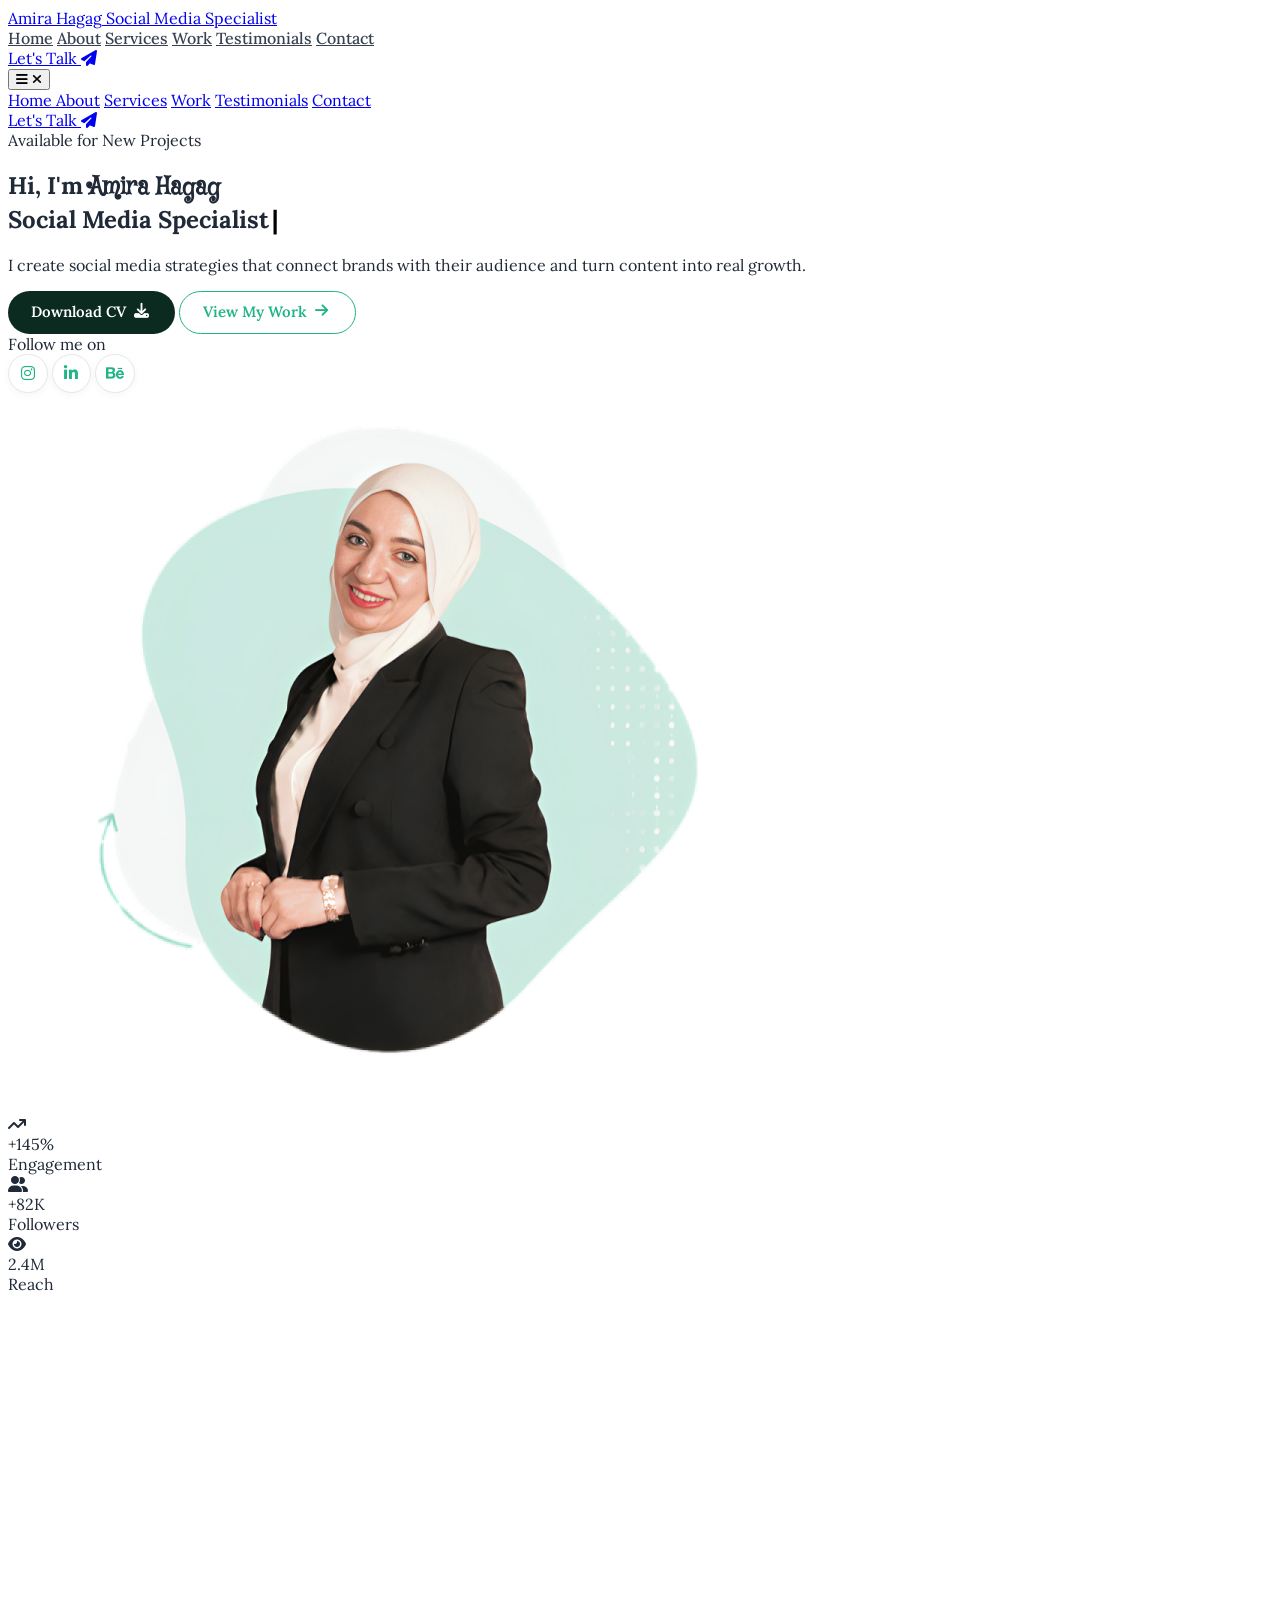
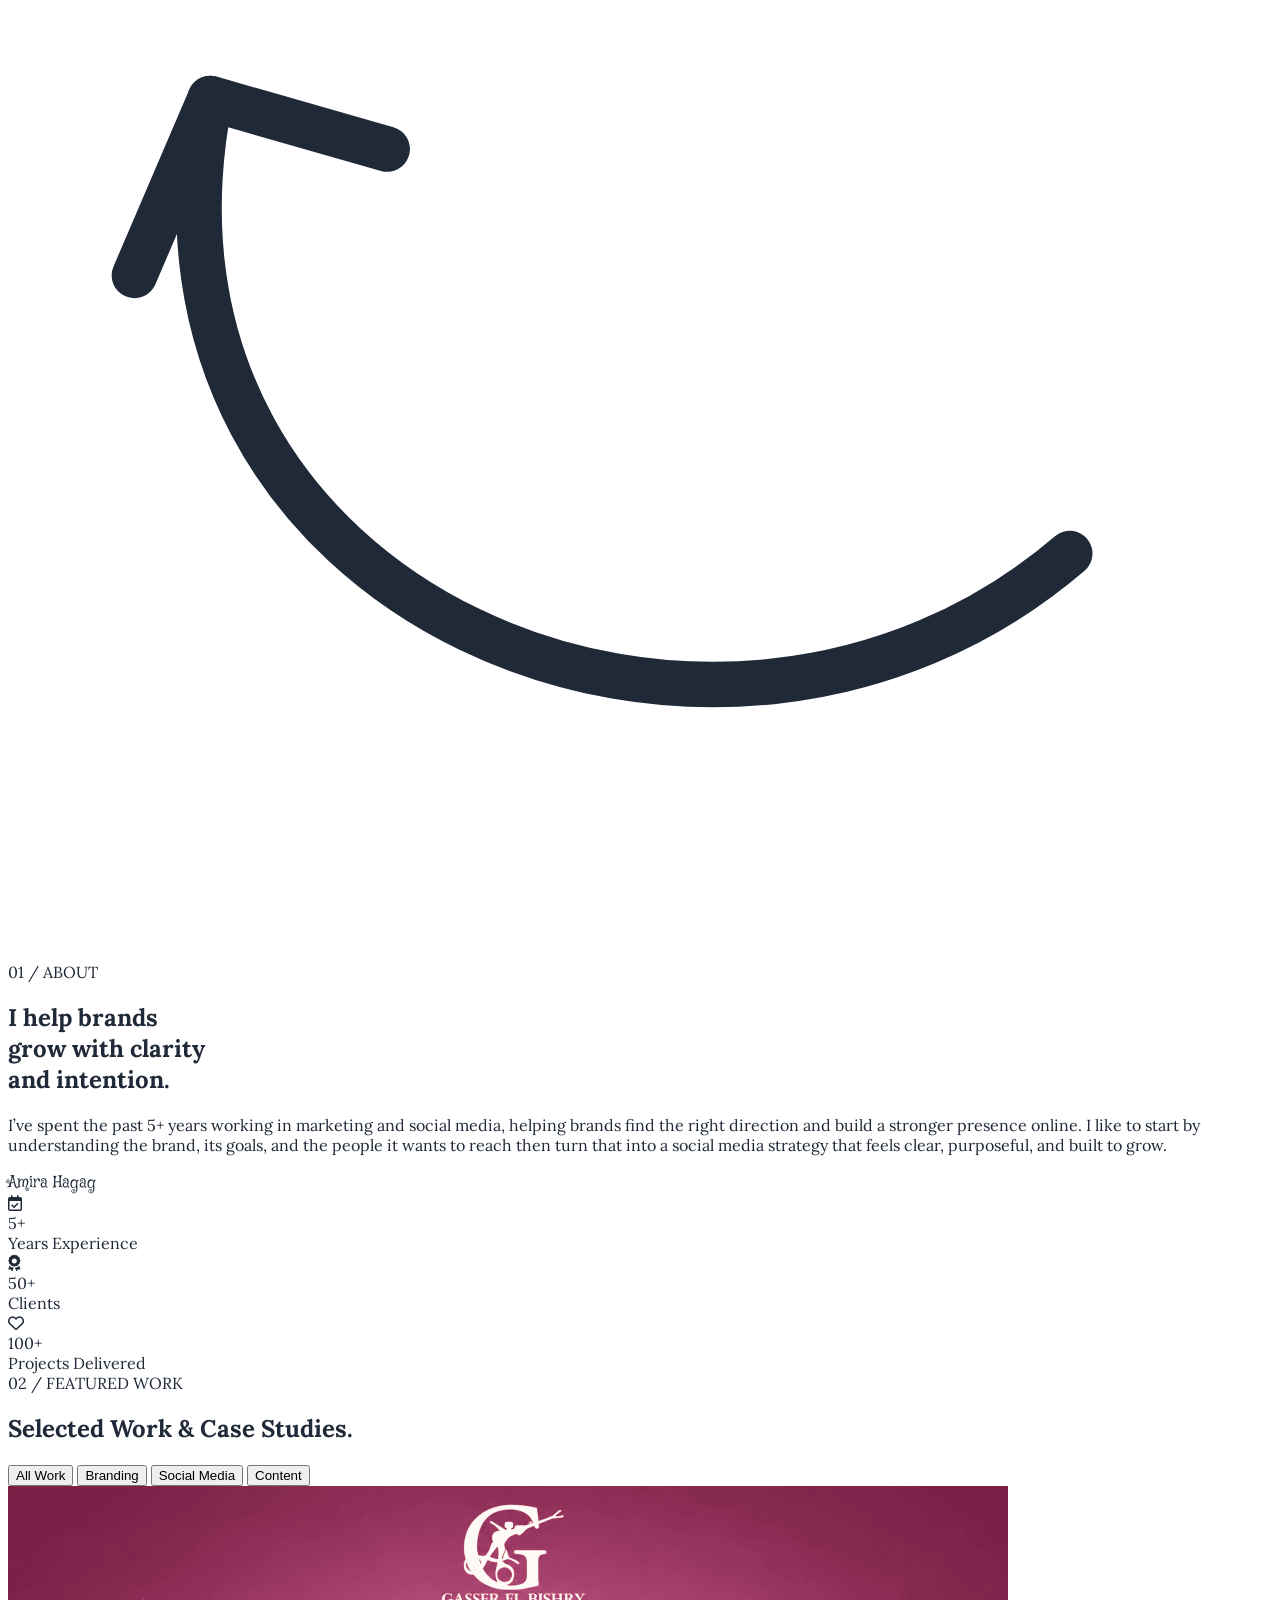
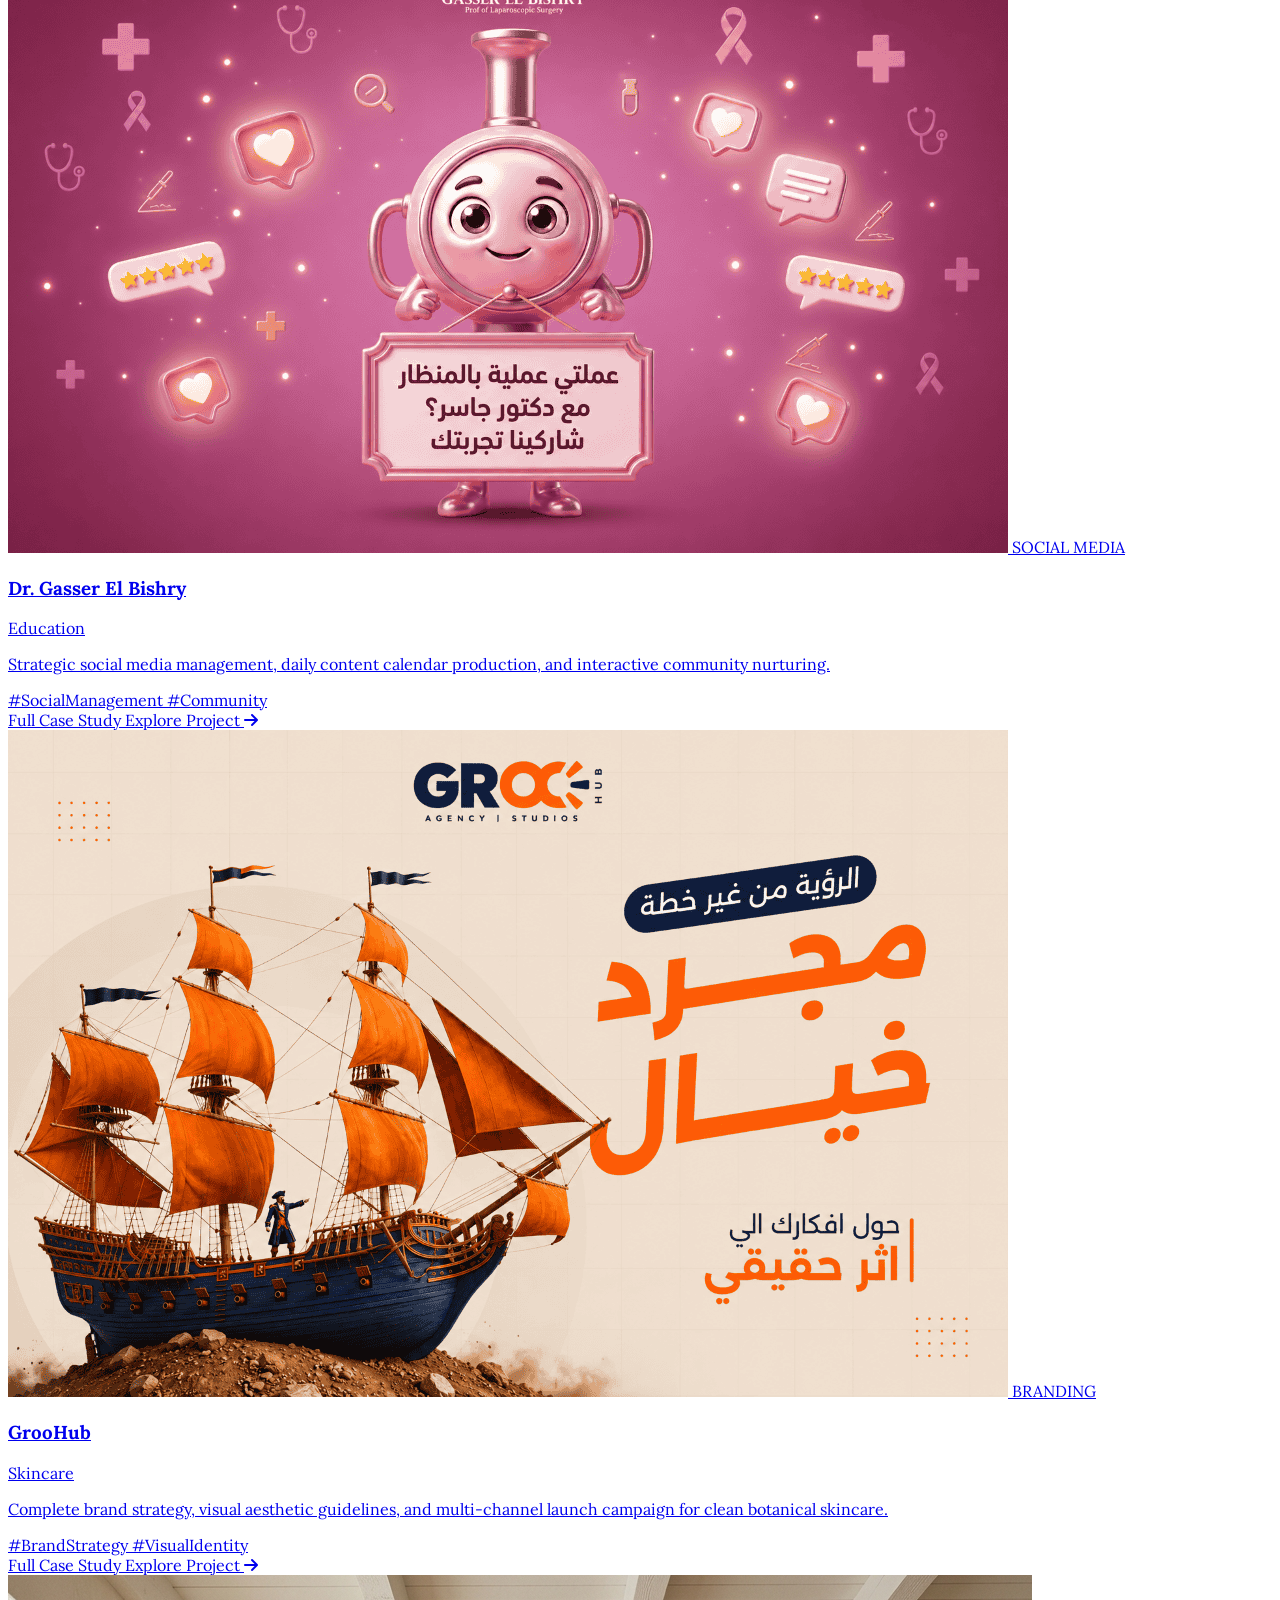
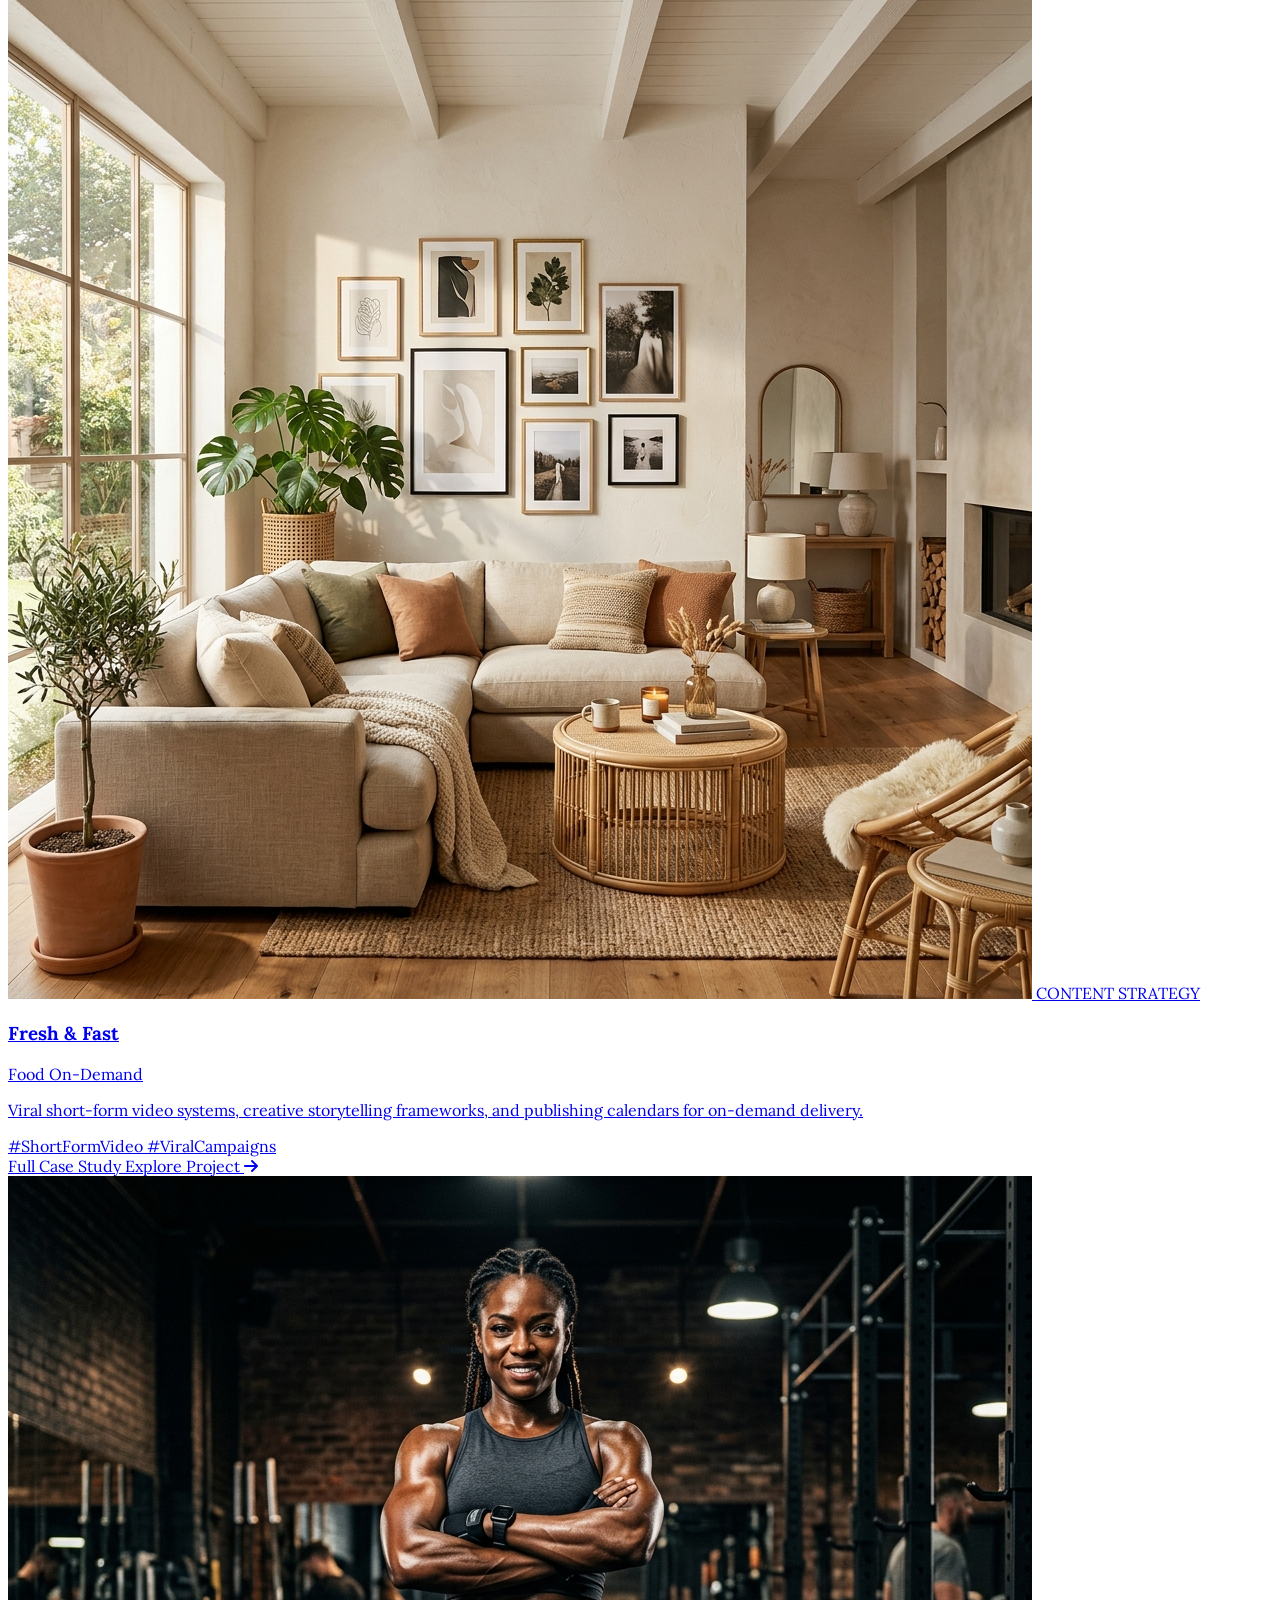
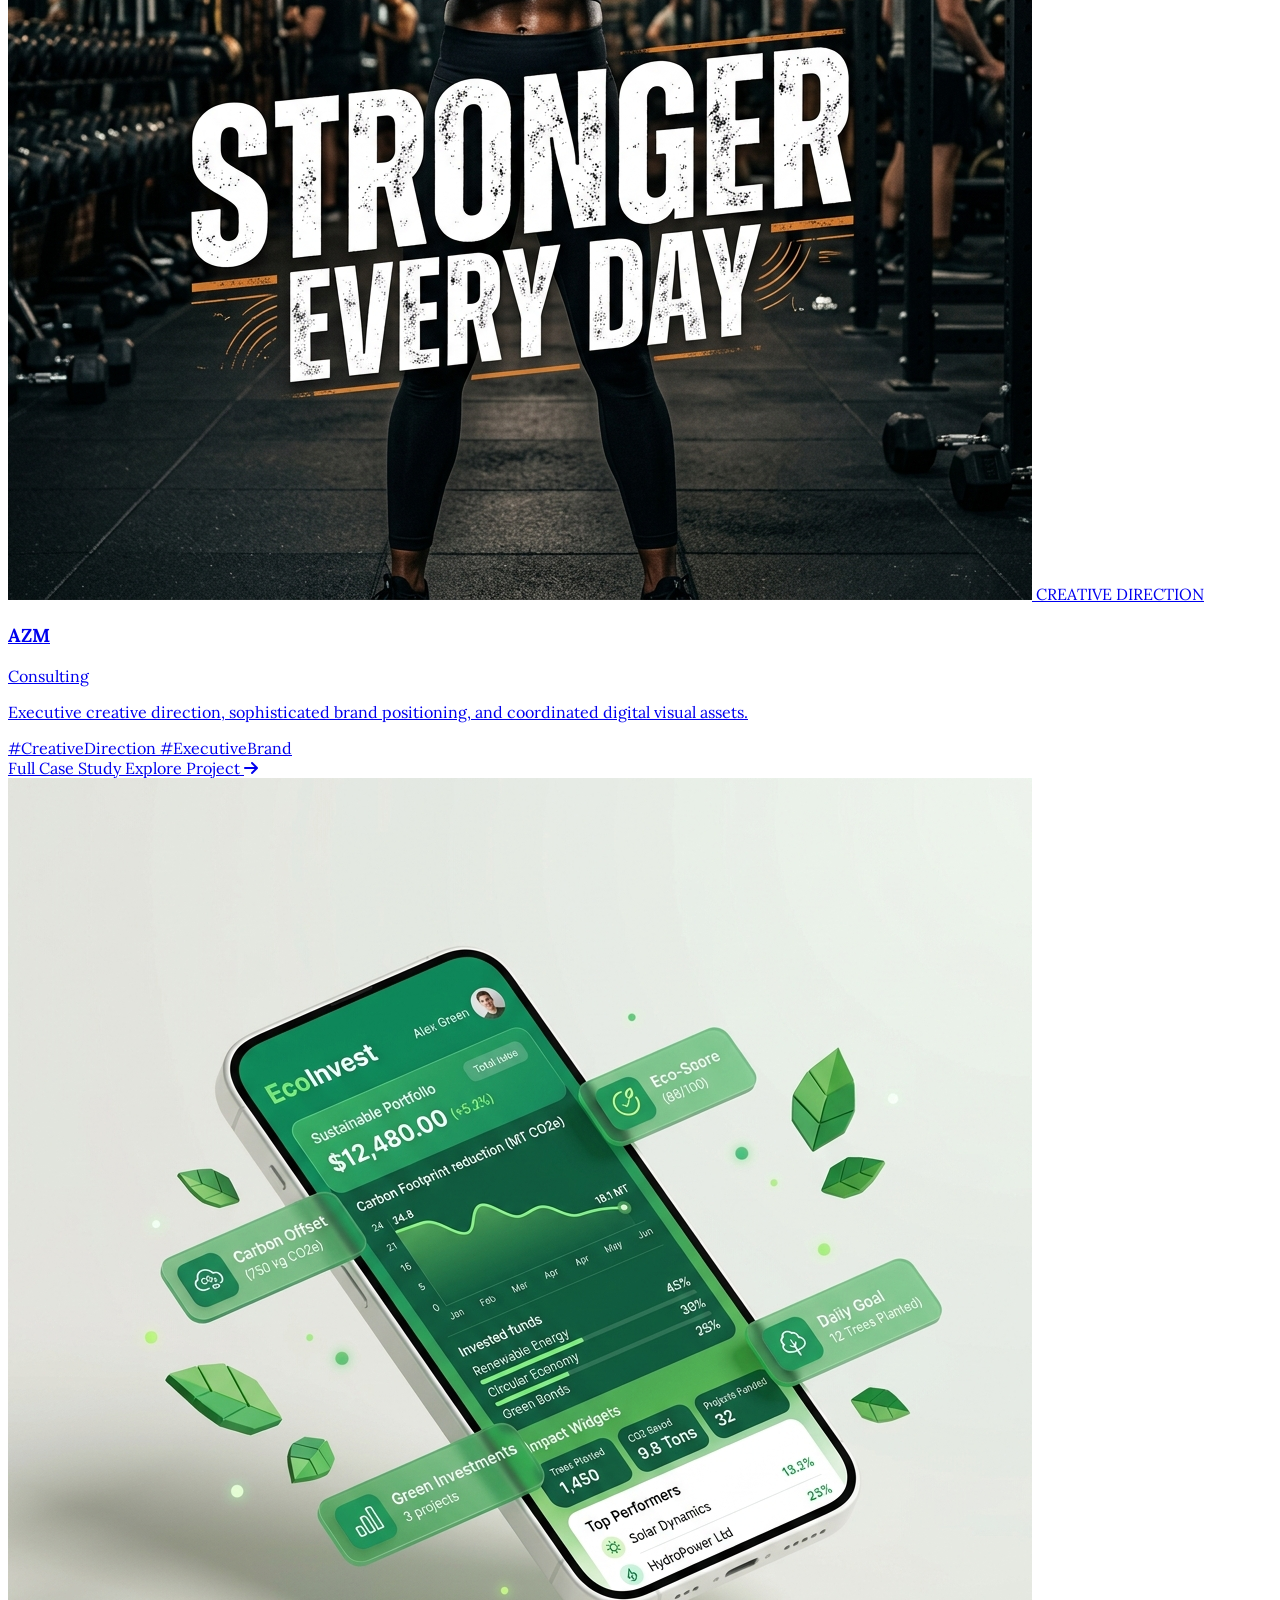
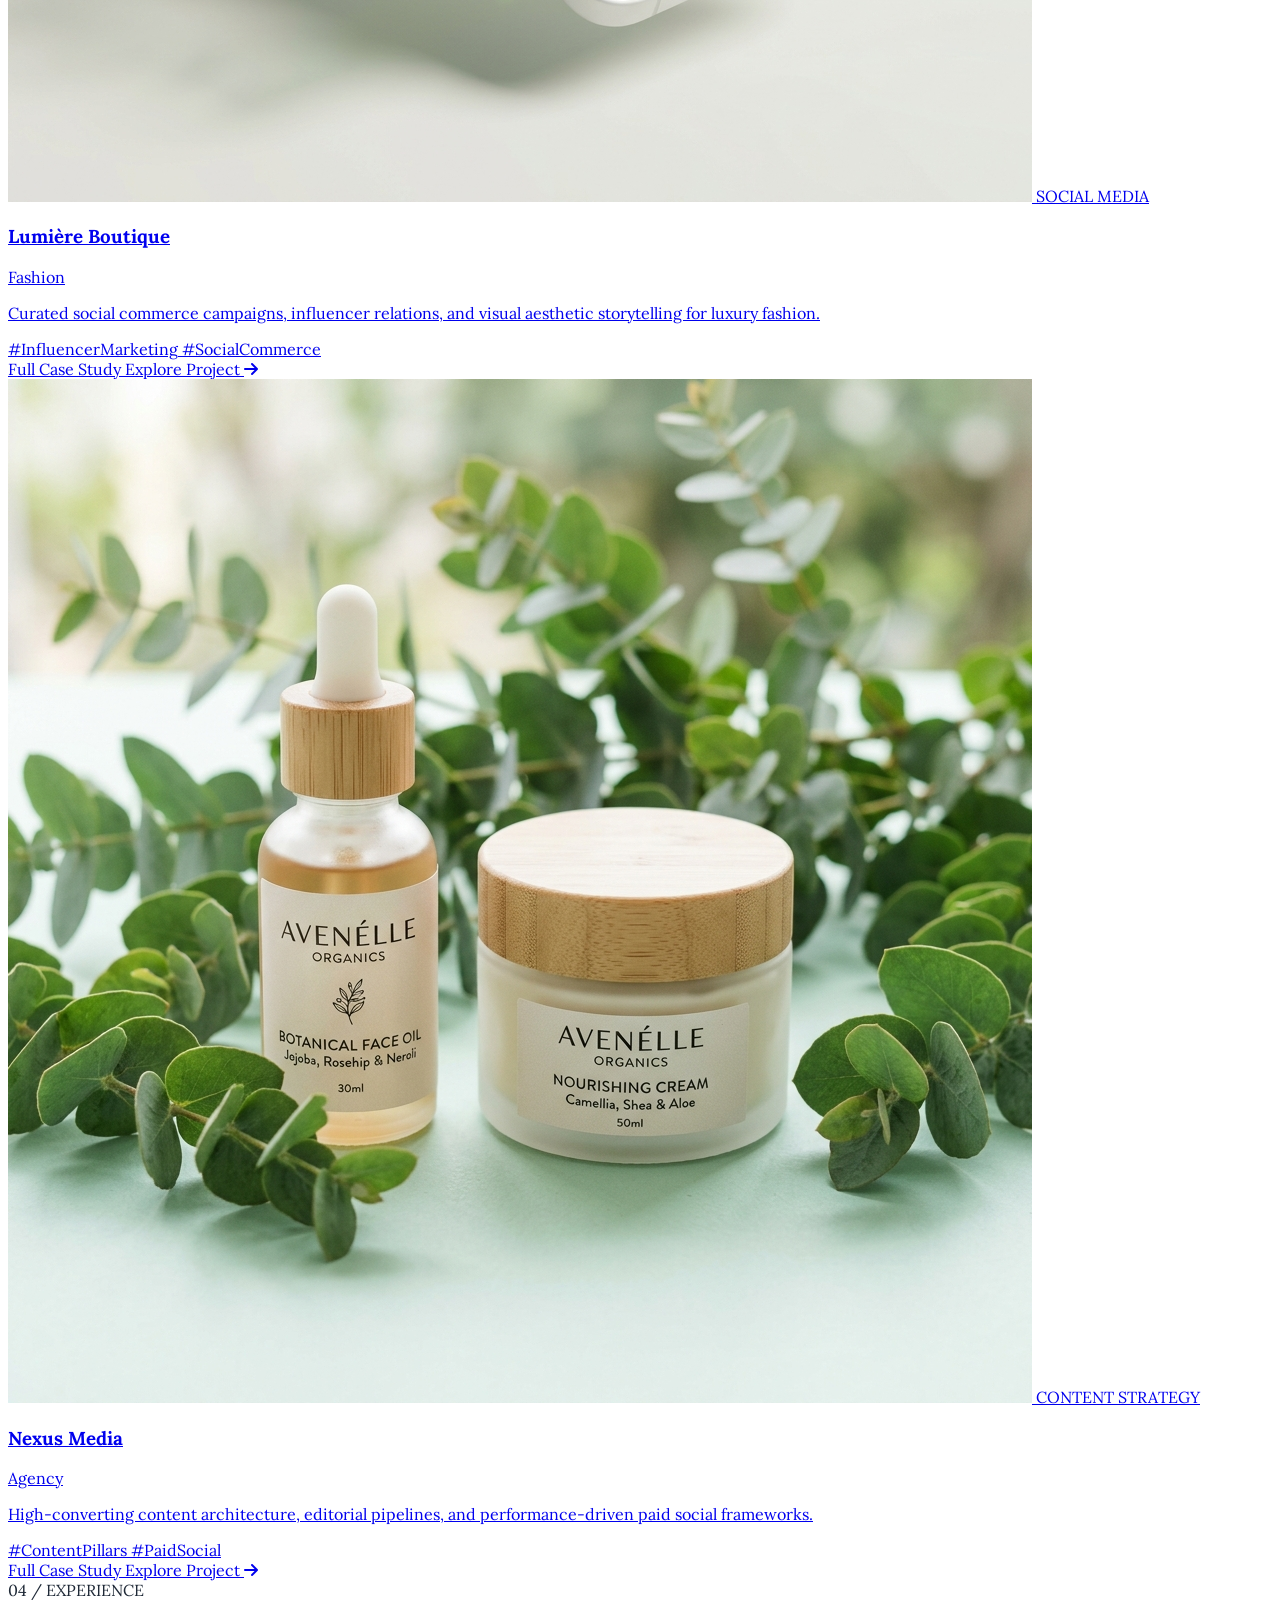
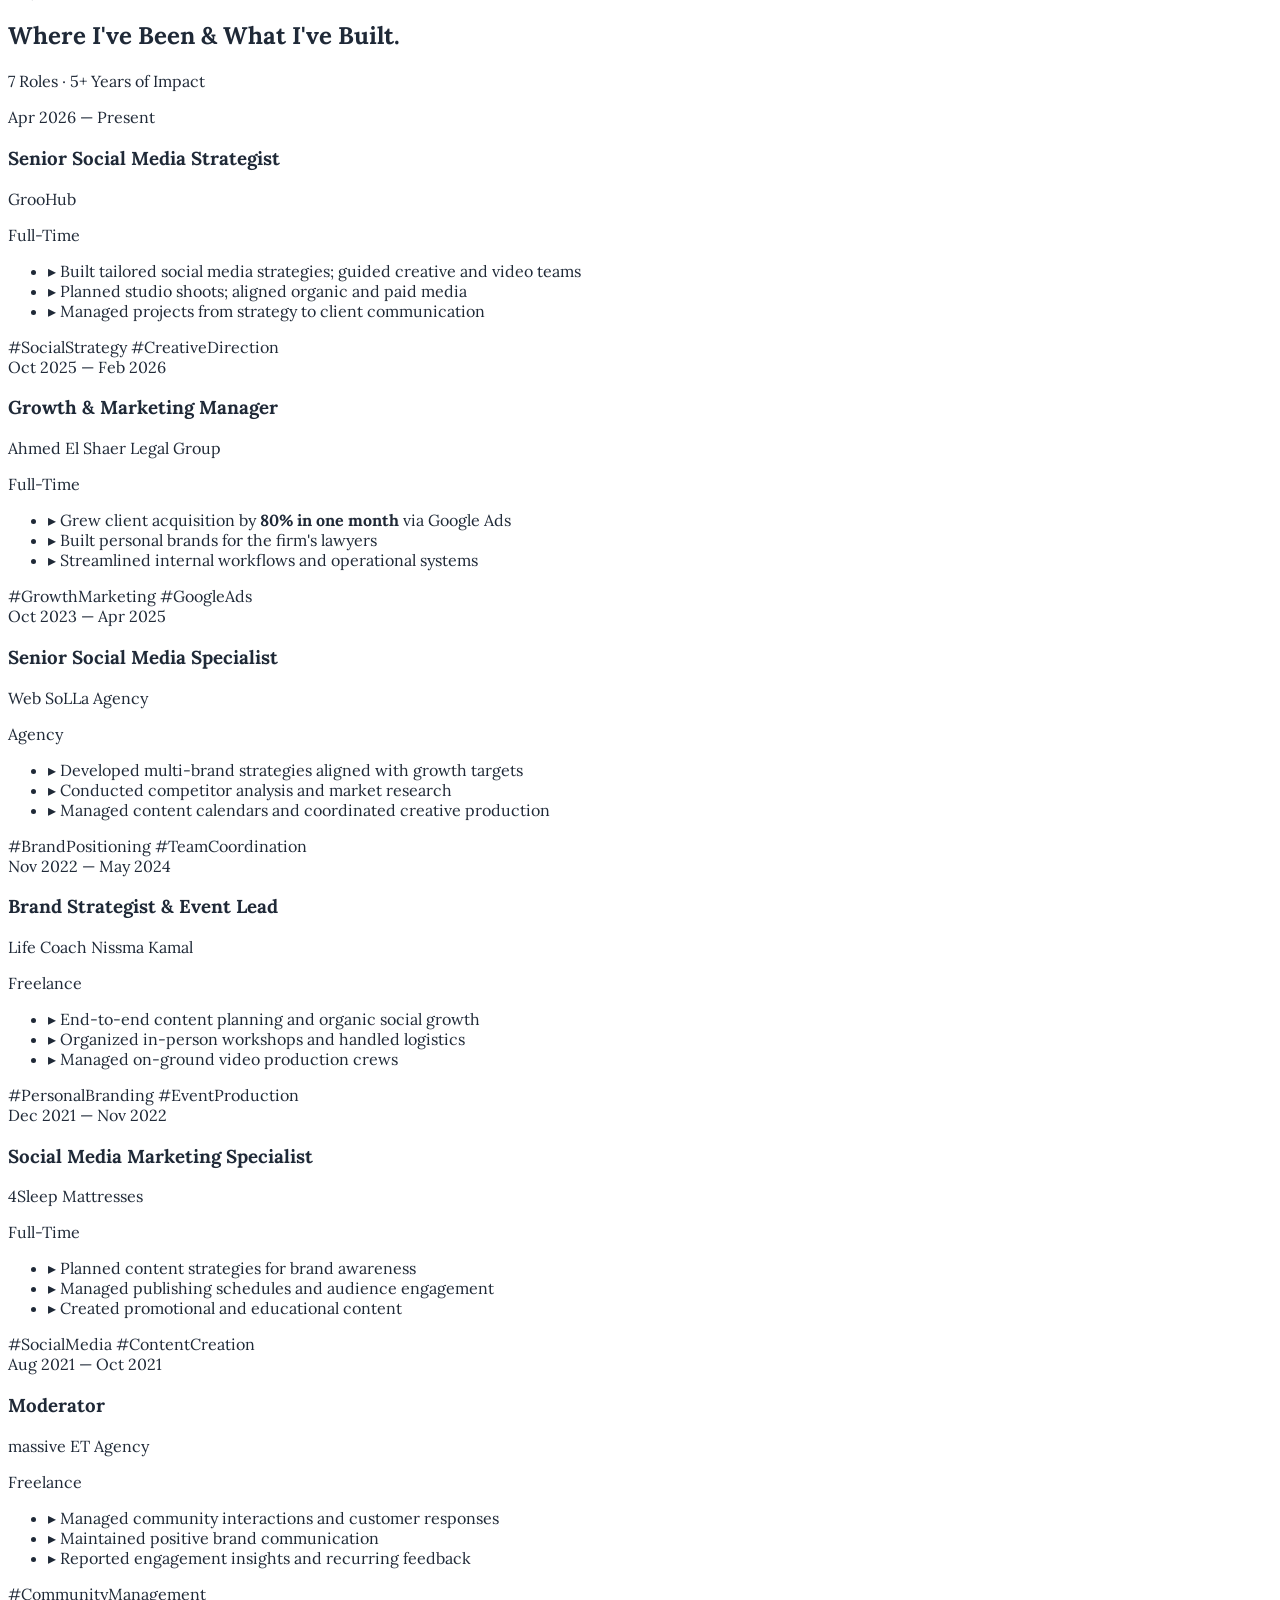
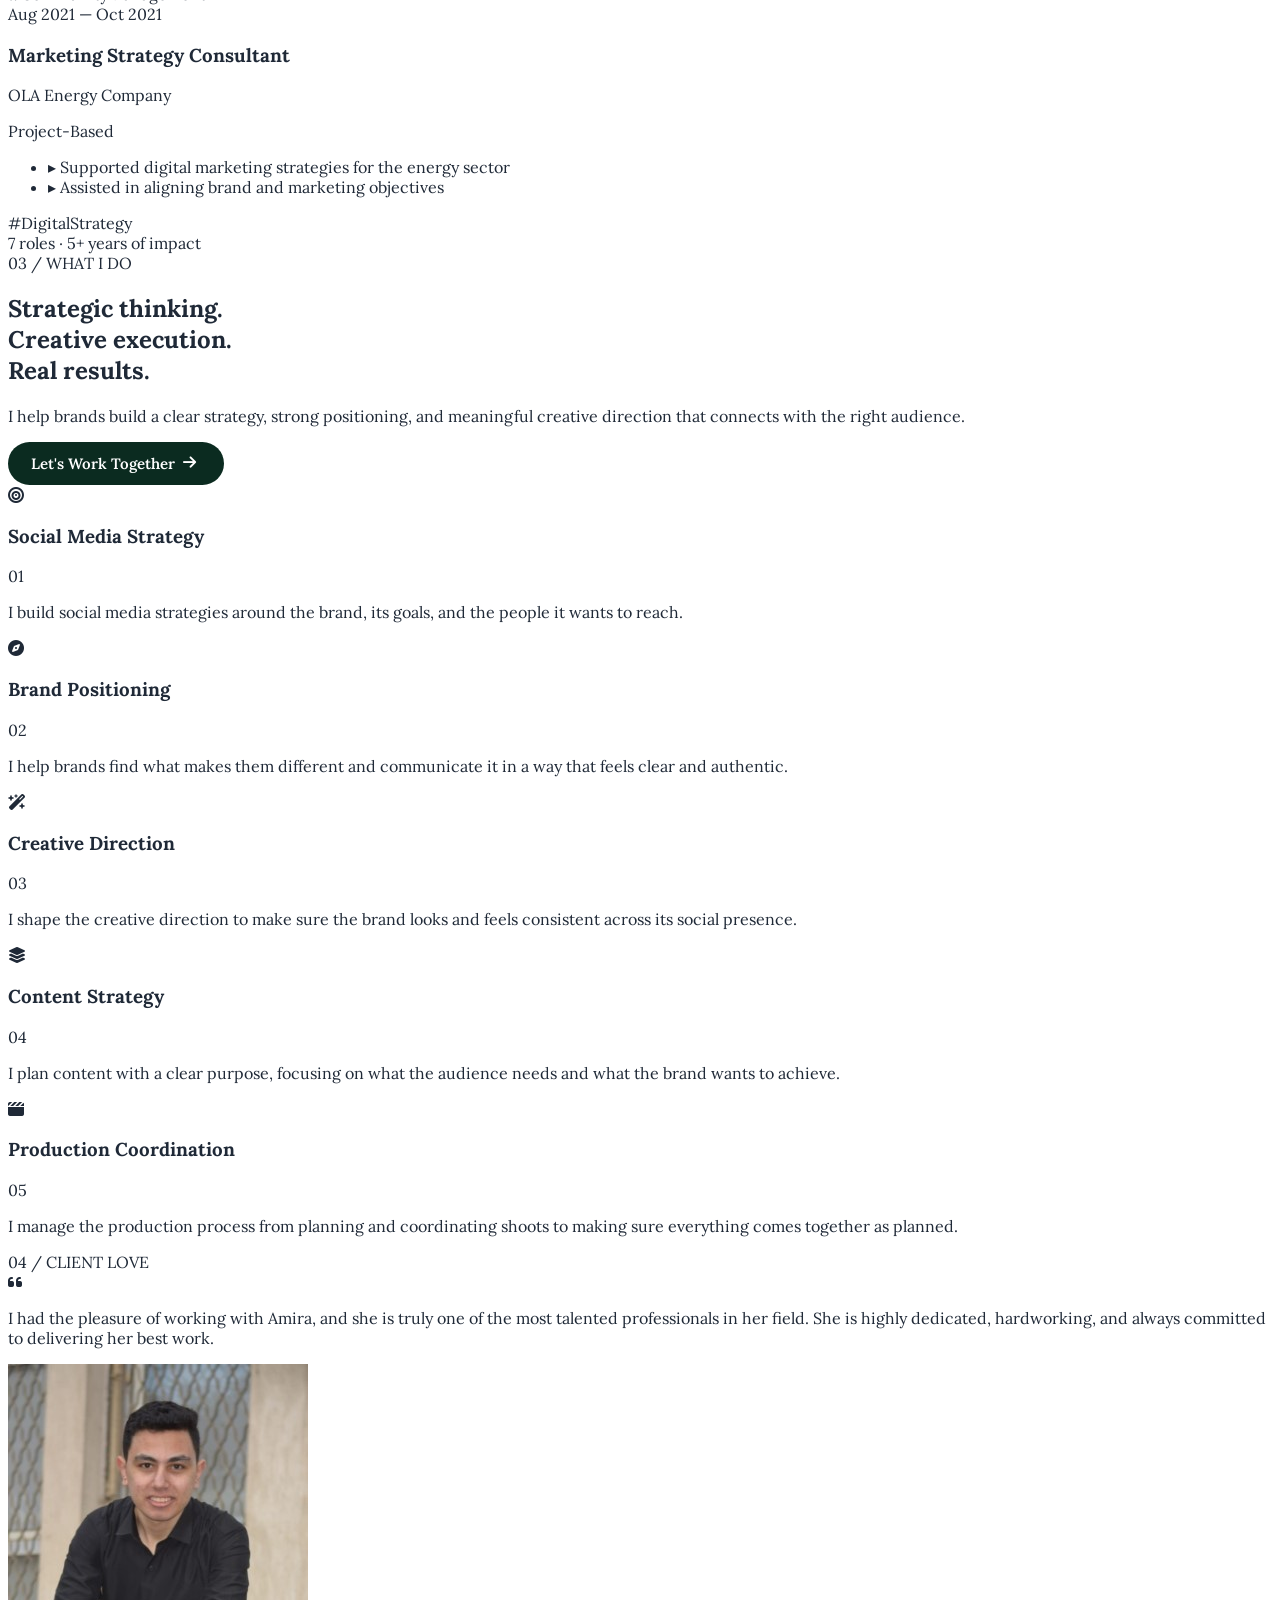
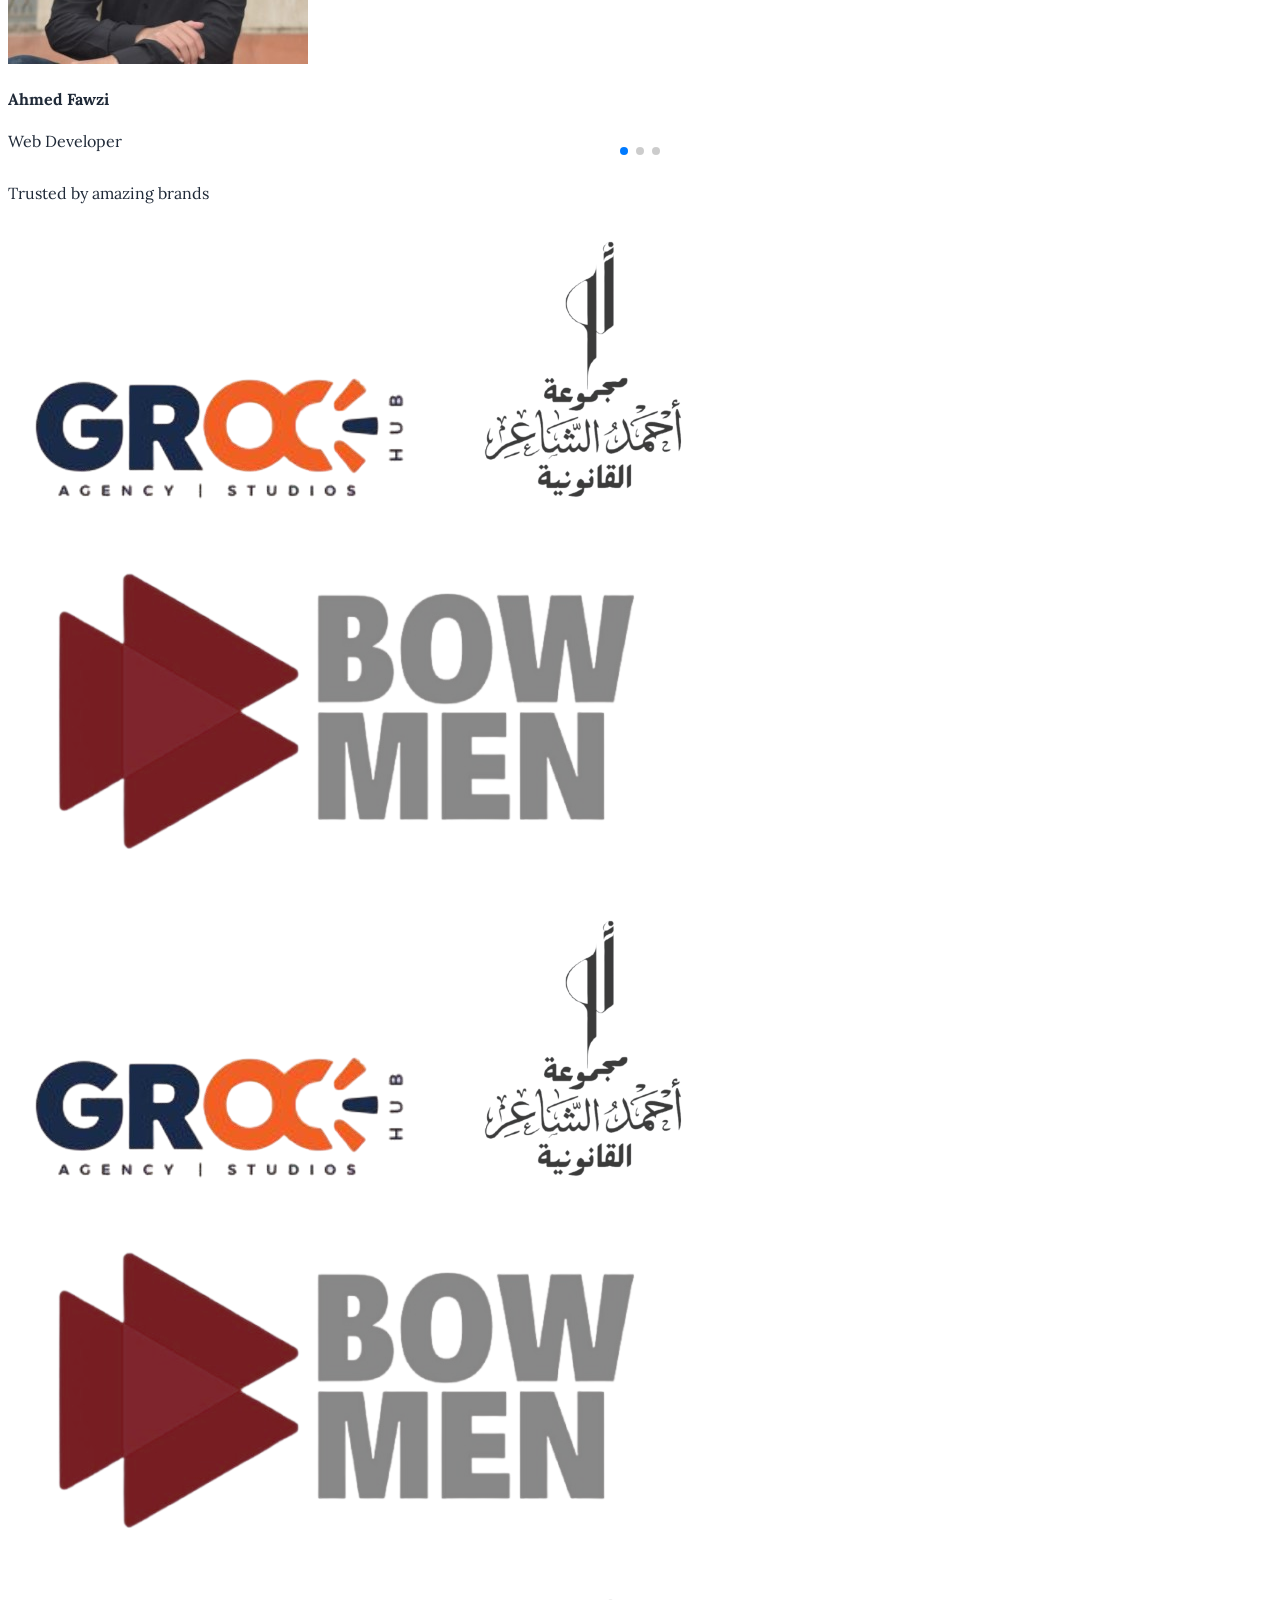
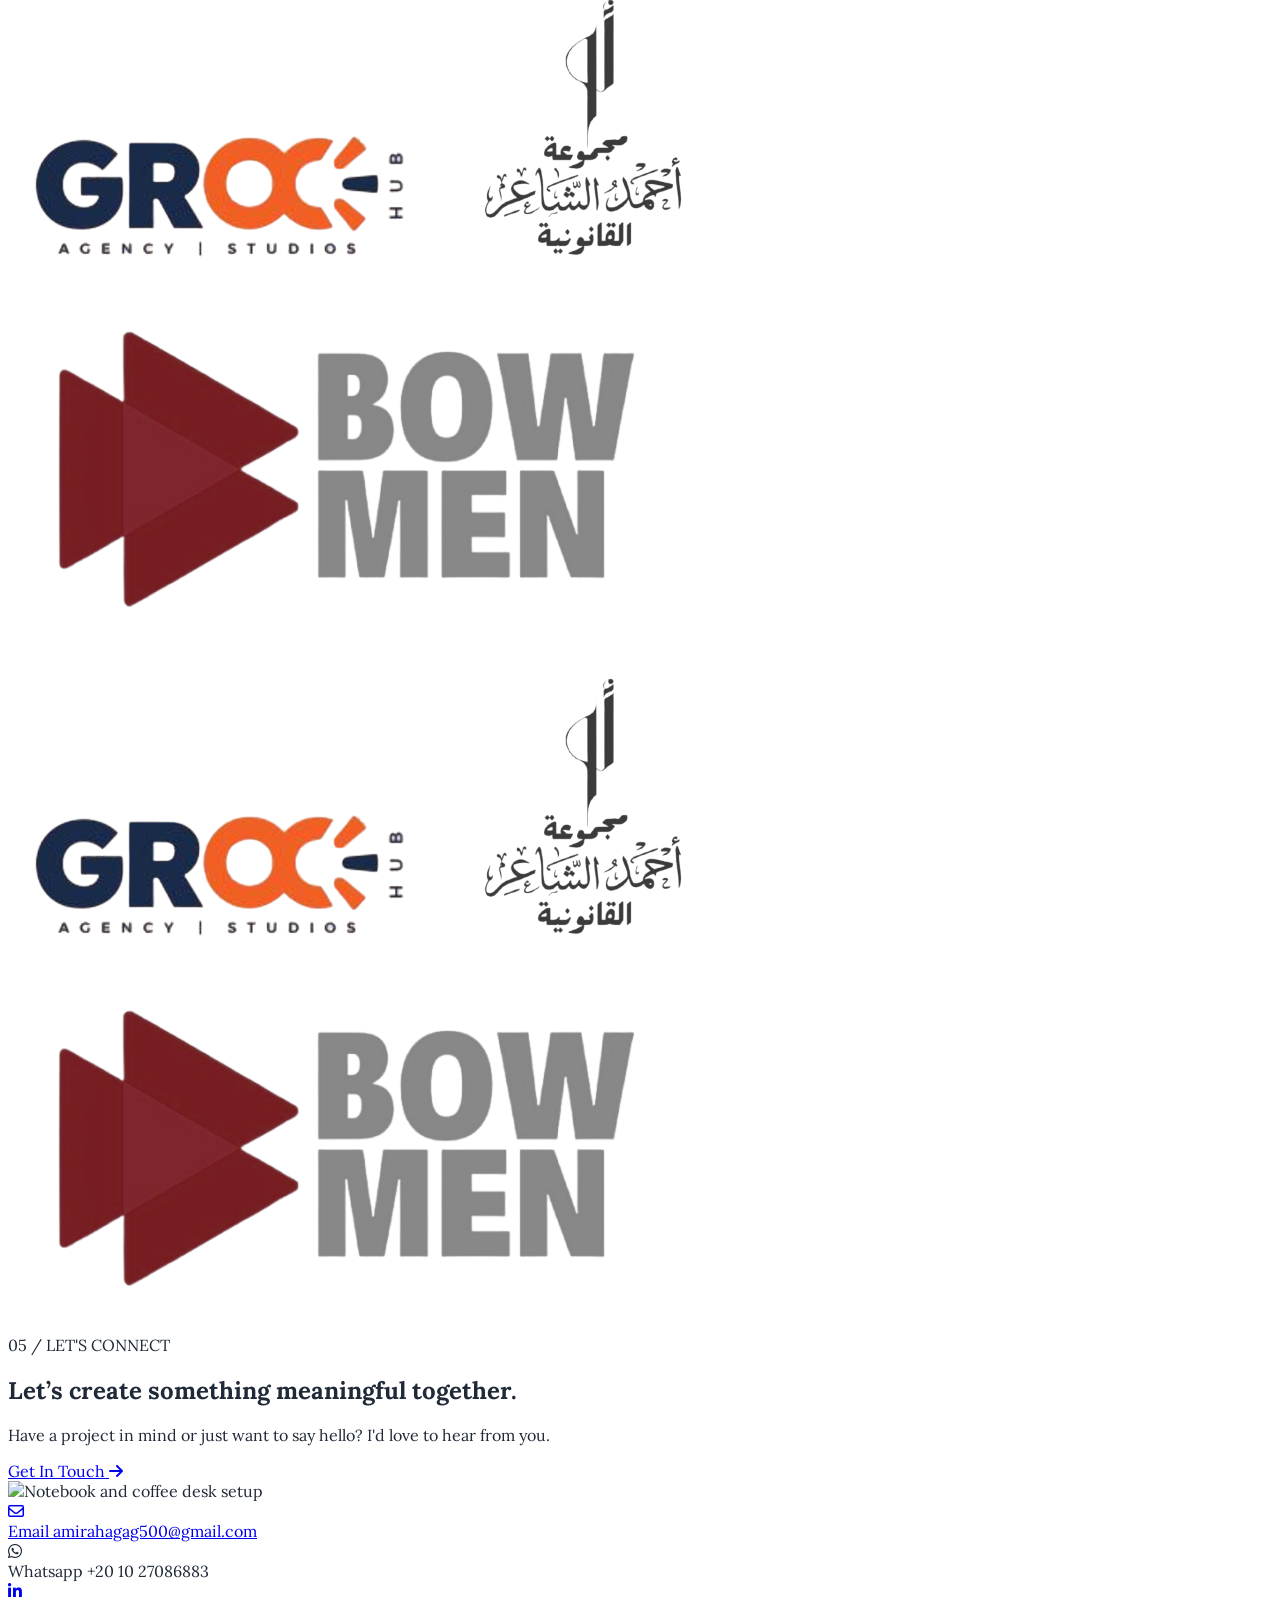
==== commit dc864b79: "make new design for project page" ====
--- a/index.html
+++ b/index.html
@@ -63,7 +63,7 @@
   <link rel="preconnect" href="https://fonts.googleapis.com">
   <link rel="preconnect" href="https://fonts.gstatic.com" crossorigin>
   <link
-    href="https://fonts.googleapis.com/css2?family=Caveat:wght@600;700&family=Lora:ital,wght@0,400..700;1,400..700&display=swap"
+    href="https://fonts.googleapis.com/css2?family=Mystery+Quest&family=Lora:ital,wght@0,400..700;1,400..700&display=swap"
     rel="stylesheet">
 
   <link rel="stylesheet" href="https://cdnjs.cloudflare.com/ajax/libs/font-awesome/6.6.0/css/all.min.css">
@@ -77,7 +77,7 @@
 
   <header id="main-header"
     class="sticky top-0 z-50 bg-white/80 backdrop-blur-md border-b border-slate-150 transition-all duration-300">
-    <div class="max-w-7xl mx-auto px-4 xl:px-0">
+    <div class="max-w-7xl 2xl:max-w-[85rem] mx-auto px-4 2xl:px-0">
       <div class="flex items-center justify-between h-20">
 
         <!-- Brand / Logo -->
@@ -167,7 +167,7 @@
   </header>
 
   <section id="home" class="relative overflow-hidden pt-16 pb-10 bg-white">
-    <div class="max-w-7xl mx-auto px-4 xl:px-0">
+    <div class="max-w-7xl 2xl:max-w-[85rem] mx-auto px-4 2xl:px-0">
       <div class="absolute inset-0 opacity-[0.35] pointer-events-none"
         style="background-image: url('data:image/svg+xml,%3Csvg width=\'60\' height=\'60\' viewBox=\'0 0 60 60\' xmlns=\'http://www.w3.org/2000/svg\'%3E%3Cg fill=\'none\' fill-rule=\'evenodd\'%3E%3Cg fill=\'%23cbd5e1\' fill-opacity=\'0.5\'%3E%3Cpath d=\'M36 34v-4h-2v4h-4v2h4v4h2v-4h4v-2h-4zm0-30V0h-2v4h-4v2h4v4h2V6h4V4h-4zM6 34v-4H4v4H0v2h4v4h2v-4h4v-2H6zM6 4V0H4v4H0v2h4v4h2V6h4V4H6z\'/%3E%3C/g%3E%3C/g%3E%3C/svg%3E');">
       </div>
@@ -185,7 +185,7 @@
 
           <!-- Main Title with Typing Effect -->
           <h1 class="text-3xl sm:text-5xl lg:text-[55px] font-black text-dark tracking-tight leading-[1.08] mb-6">
-            Hi, I'm <span class="text-primary">Amira Hagag</span><br>
+            Hi, I'm <span class="text-primary font-signature">Amira Hagag</span><br>
             <span class="typing-text text-dark"></span>
           </h1>
 
@@ -304,7 +304,7 @@
 
   <!-- About Section -->
   <section id="about" class="py-16 bg-soft/80 border-t border-border/60">
-    <div class="max-w-7xl mx-auto px-4 xl:px-0">
+    <div class="max-w-7xl 2xl:max-w-[85rem] mx-auto px-4 2xl:px-0">
 
       <!-- Main Content Grid -->
       <div class="grid grid-cols-1 lg:grid-cols-12 gap-10 lg:gap-12 items-center">
@@ -388,19 +388,17 @@
 
   <!-- Featured Work / Projects Section -->
   <section id="work" class="py-16 border-t border-border/60">
-    <div class="max-w-7xl mx-auto px-4 xl:px-0">
+    <div class="max-w-7xl 2xl:max-w-[85rem] mx-auto px-4 2xl:px-0">
 
       <!-- Section Header -->
       <div class="flex flex-col md:flex-row md:items-end justify-between gap-6 mb-12">
         <div>
-          <!-- Tag / Identifier -->
           <div class="flex items-center gap-2 mb-3">
             <span class="text-primary text-xs sm:text-sm font-semibold tracking-wider uppercase">
               02 / FEATURED WORK
             </span>
             <span class="w-6 h-[1.5px] bg-primary/70 rounded-full inline-block"></span>
           </div>
-          <!-- Headline -->
           <h2 class="text-3xl sm:text-4xl lg:text-[40px] font-bold text-dark tracking-tight leading-[1.2]">
             Selected Work & <span class="text-primary">Case Studies.</span>
           </h2>
@@ -408,24 +406,24 @@
 
         <!-- Category Filter Tabs -->
         <div
-          class="flex flex-wrap items-center gap-2 p-1.5 bg-white rounded-xl border border-border/70 shadow-sm self-start md:self-auto">
+          class="flex items-center gap-2 p-1.5 bg-white rounded-xl border border-border/70 shadow-sm self-start md:self-auto">
           <button type="button"
-            class="work-filter-btn px-4 py-2 rounded-lg text-[11px] sm:text-sm font-semibold transition-all duration-200 bg-primary text-white shadow-sm"
+            class="work-filter-btn whitespace-nowrap px-4 py-2 rounded-lg text-[10px] sm:text-sm font-semibold transition-all duration-200 bg-primary text-white shadow-sm"
             data-filter="all">
             All Work
           </button>
           <button type="button"
-            class="work-filter-btn px-4 py-2 rounded-lg text-[11px] sm:text-sm font-medium text-textSoft hover:text-dark hover:bg-soft transition-all duration-200"
+            class="work-filter-btn whitespace-nowrap px-4 py-2 rounded-lg text-[10px] sm:text-sm font-medium text-textSoft hover:text-dark hover:bg-soft transition-all duration-200"
             data-filter="branding">
             Branding
           </button>
           <button type="button"
-            class="work-filter-btn px-4 py-2 rounded-lg text-[11px] sm:text-sm font-medium text-textSoft hover:text-dark hover:bg-soft transition-all duration-200"
+            class="work-filter-btn whitespace-nowrap px-4 py-2 rounded-lg text-[10px] sm:text-sm font-medium text-textSoft hover:text-dark hover:bg-soft transition-all duration-200"
             data-filter="social">
             Social Media
           </button>
           <button type="button"
-            class="work-filter-btn px-4 py-2 rounded-lg text-[11px] sm:text-sm font-medium text-textSoft hover:text-dark hover:bg-soft transition-all duration-200"
+            class="work-filter-btn whitespace-nowrap px-4 py-2 rounded-lg text-[10px] sm:text-sm font-medium text-textSoft hover:text-dark hover:bg-soft transition-all duration-200"
             data-filter="content">
             Content
           </button>
@@ -762,7 +760,7 @@
       class="absolute bottom-0 left-0 w-48 h-48 md:w-72 md:h-72 bg-primary/5 rounded-full blur-2xl translate-y-1/2 -translate-x-1/4 pointer-events-none">
     </div>
 
-    <div class="max-w-7xl mx-auto px-4 xl:px-0 relative">
+    <div class="max-w-7xl 2xl:max-w-[85rem] mx-auto px-4 2xl:px-0 relative">
 
       <!-- Simplified Section Header -->
       <div class="flex flex-col md:flex-row md:items-end justify-between gap-6 mb-12 sm:mb-16">
@@ -1161,7 +1159,7 @@
 
   <!-- Services / Expertise Section -->
   <section id="services" class="py-16 bg-soft/80 border-t border-border/60">
-    <div class="max-w-7xl mx-auto px-4 xl:px-0">
+    <div class="max-w-7xl 2xl:max-w-[85rem] mx-auto px-4 2xl:px-0">
 
       <div class="grid grid-cols-1 lg:grid-cols-12 gap-10 lg:gap-14 items-start">
 
@@ -1375,7 +1373,7 @@
 
   <!-- Client Love / Testimonials & Brands Section -->
   <section id="testimonials" class="py-16 bg-white border-t border-border/60">
-    <div class="max-w-7xl mx-auto px-4 xl:px-0">
+    <div class="max-w-7xl 2xl:max-w-[85rem] mx-auto px-4 2xl:px-0">
 
       <!-- Tag / Identifier -->
       <div class="flex items-center gap-2 mb-8">
@@ -1523,7 +1521,7 @@
 
   <!-- Contact / Let's Connect Section -->
   <section id="contact" class="py-16 border-t border-border/60">
-    <div class="max-w-7xl mx-auto px-4 xl:px-0">
+    <div class="max-w-7xl 2xl:max-w-[85rem] mx-auto px-4 2xl:px-0">
 
       <div class="grid grid-cols-1 lg:grid-cols-12 gap-8 lg:gap-12 items-center">
 
@@ -1628,7 +1626,7 @@
 
   <!-- Footer -->
   <footer class="bg-primaryDark text-white/90 pt-12 pb-8 border-t border-white/10 font-text">
-    <div class="max-w-7xl mx-auto px-4 xl:px-0">
+    <div class="max-w-7xl 2xl:max-w-[85rem] mx-auto px-4 2xl:px-0">
 
       <!-- Top Row: Brand, Nav & Socials -->
       <div class="flex flex-col md:flex-row items-center justify-between gap-8 pb-10">
--- a/assets/css/style.css
+++ b/assets/css/style.css
@@ -210,7 +210,7 @@
    Signature Font Style
    ========================================================================== */
 .font-signature {
-  font-family: 'Caveat', cursive;
+  font-family: 'Mystery Quest', cursive;
 }
 
 
@@ -323,17 +323,6 @@
   letter-spacing: 0.03em;
 }
 
-/* ============================================================
-           STAGGERED GRIDS — subtle offset + perfectly even spacing
-           How the even spacing works:
-           the dropped card pushes its row down by --offset, so the
-           row-gap is reduced by the same amount. Result: the visible
-           gap between cards is ALWAYS --gap, horizontally AND
-           vertically.
-           (keep --offset <= --gap; set --offset: 0px for no stagger)
-           ============================================================ */
-
-/* videos: 1 column mobile / 2 columns sm+ — pattern: normal, bottom */
 .stagger-2 {
   --gap: 20px;
   --offset: 20px;
@@ -709,7 +698,6 @@
   background: #FFFFFF;
   border: 1px solid #E5E7EB;
   border-radius: 28px;
-  box-shadow: 0 24px 65px -38px rgba(11, 43, 32, .28);
   overflow: hidden;
 }
 
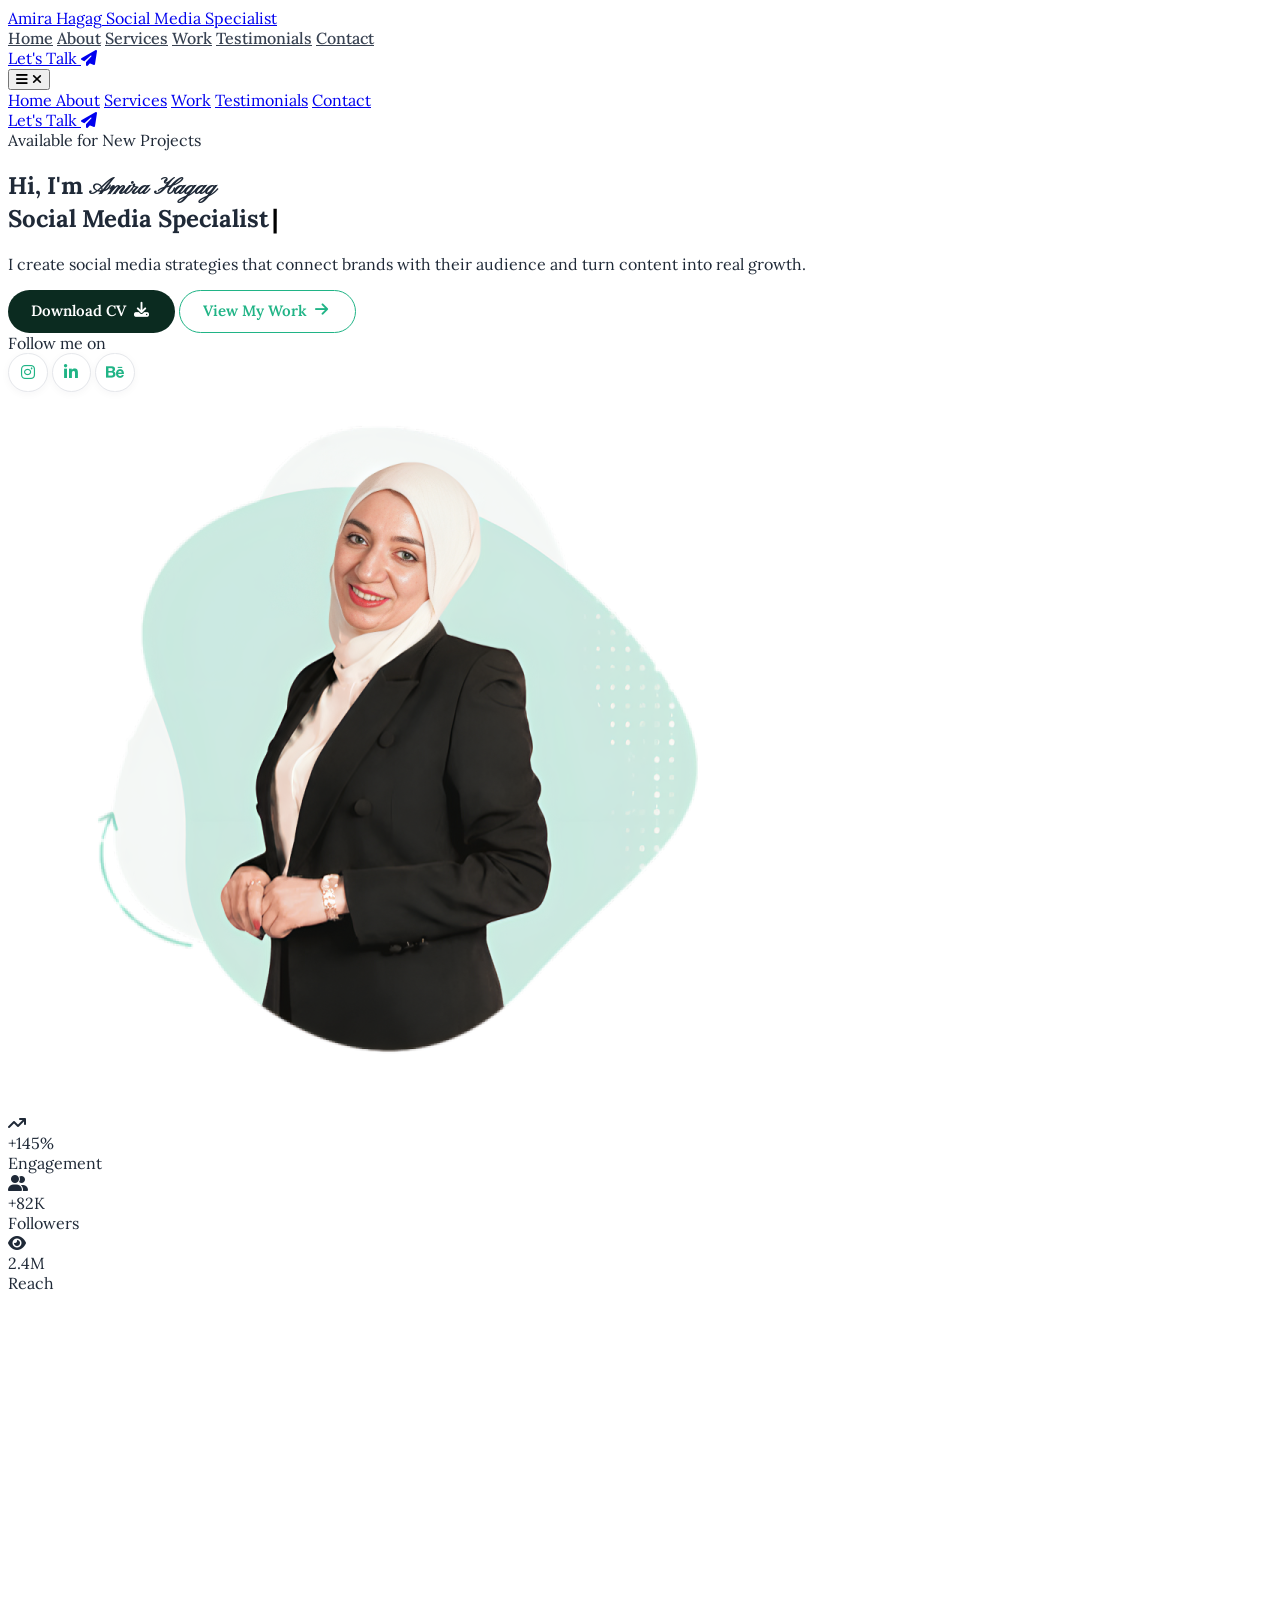
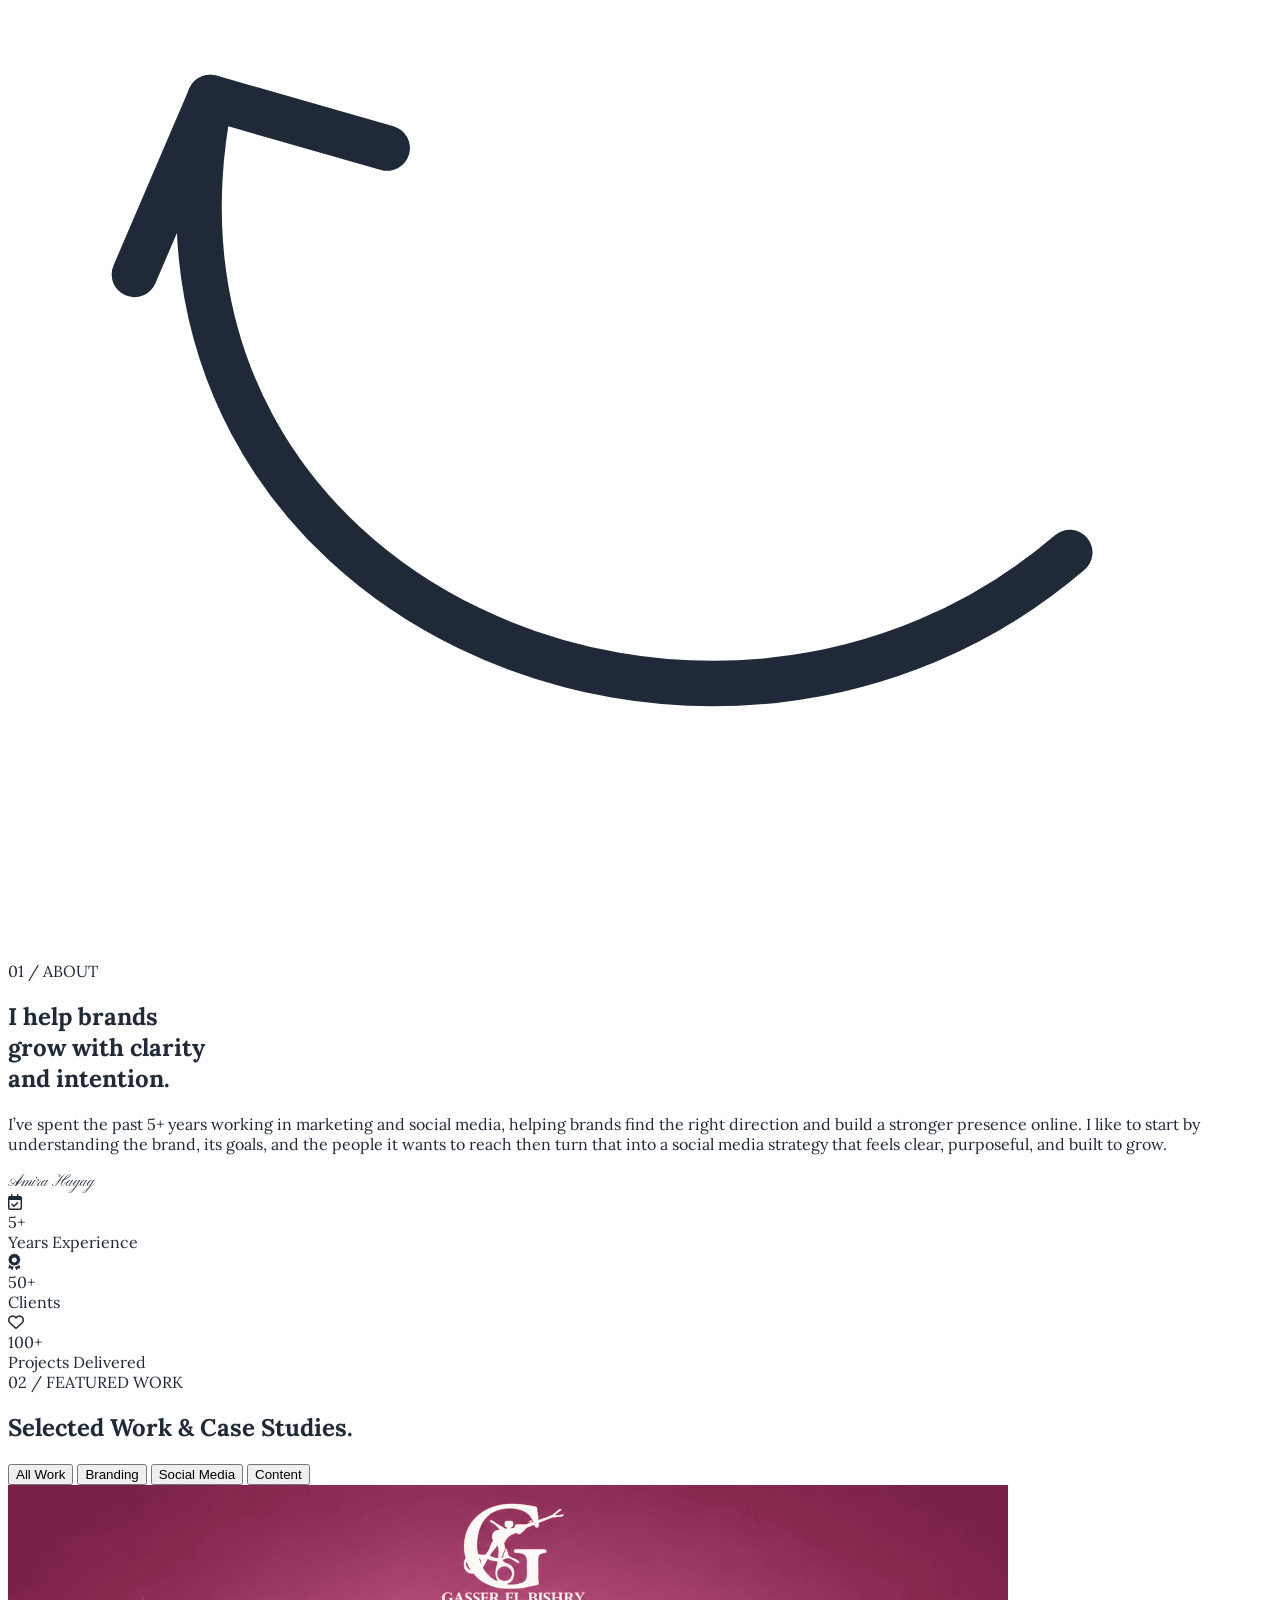
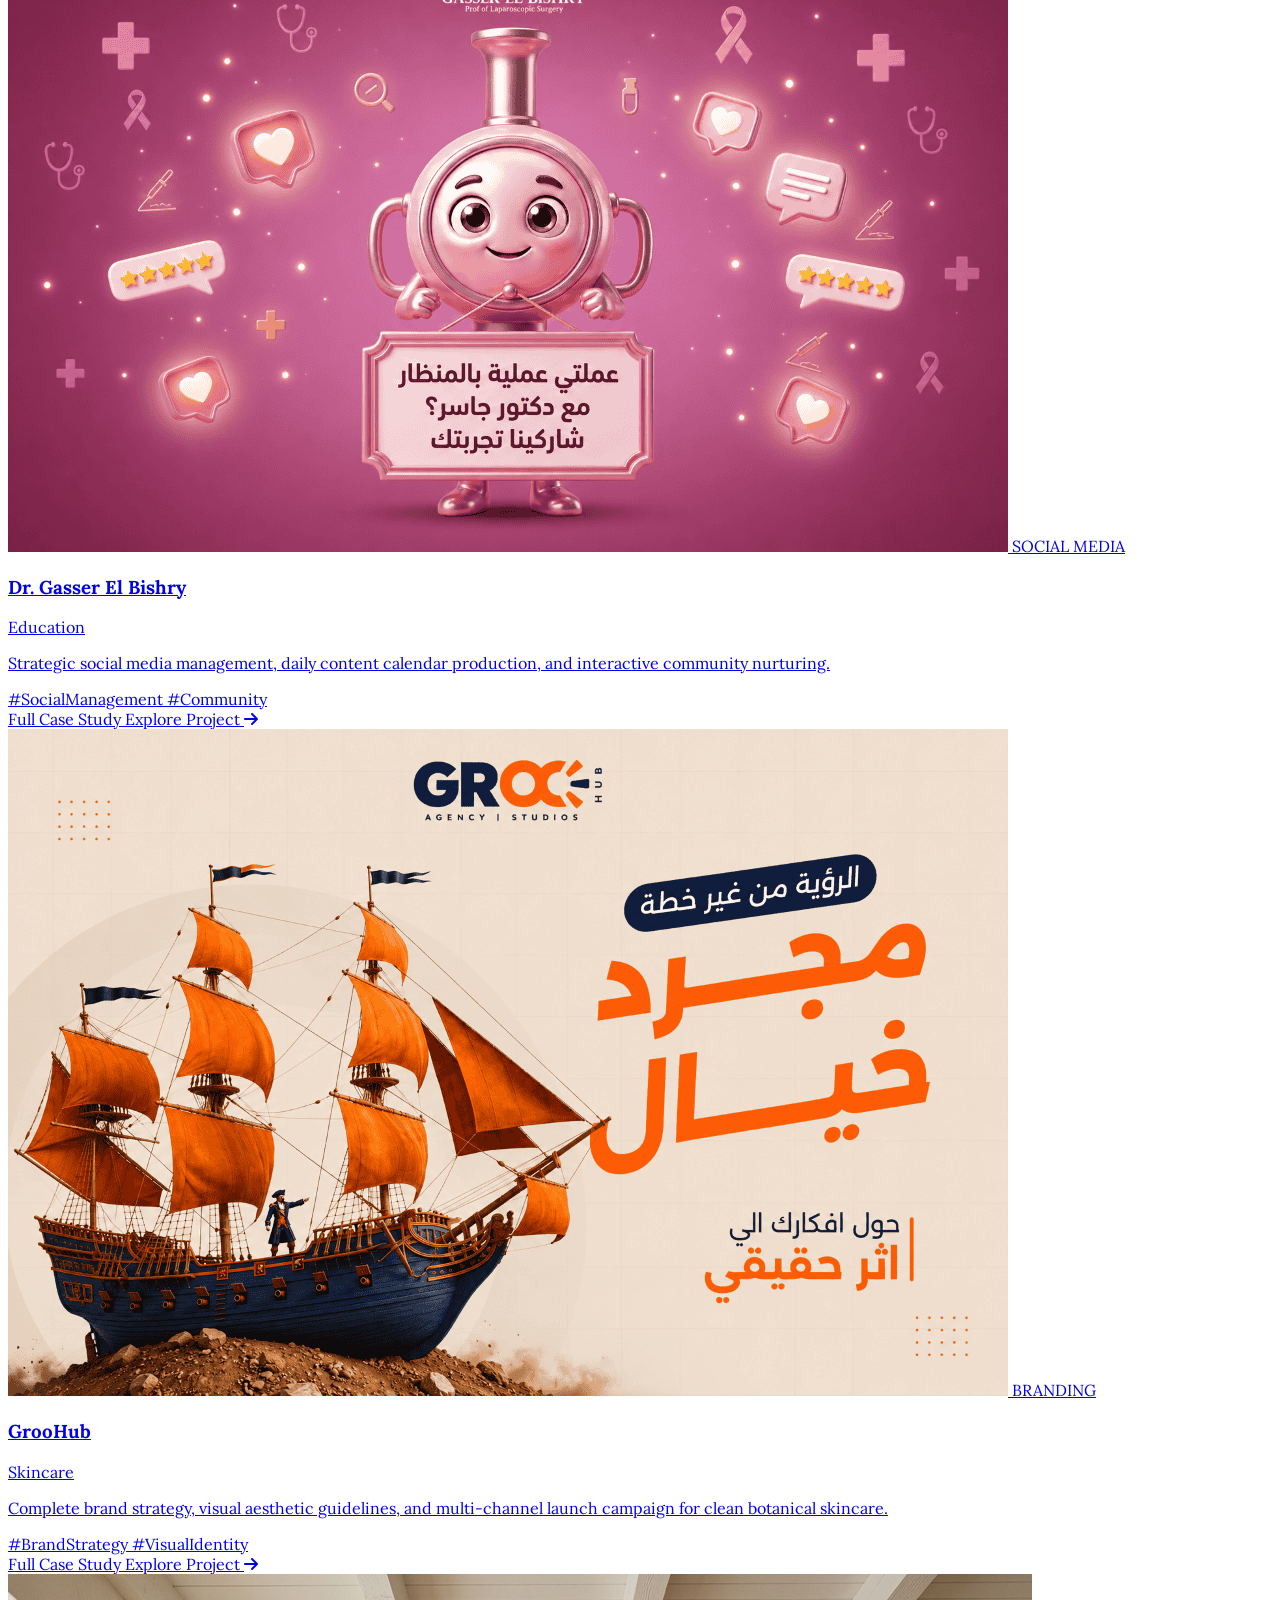
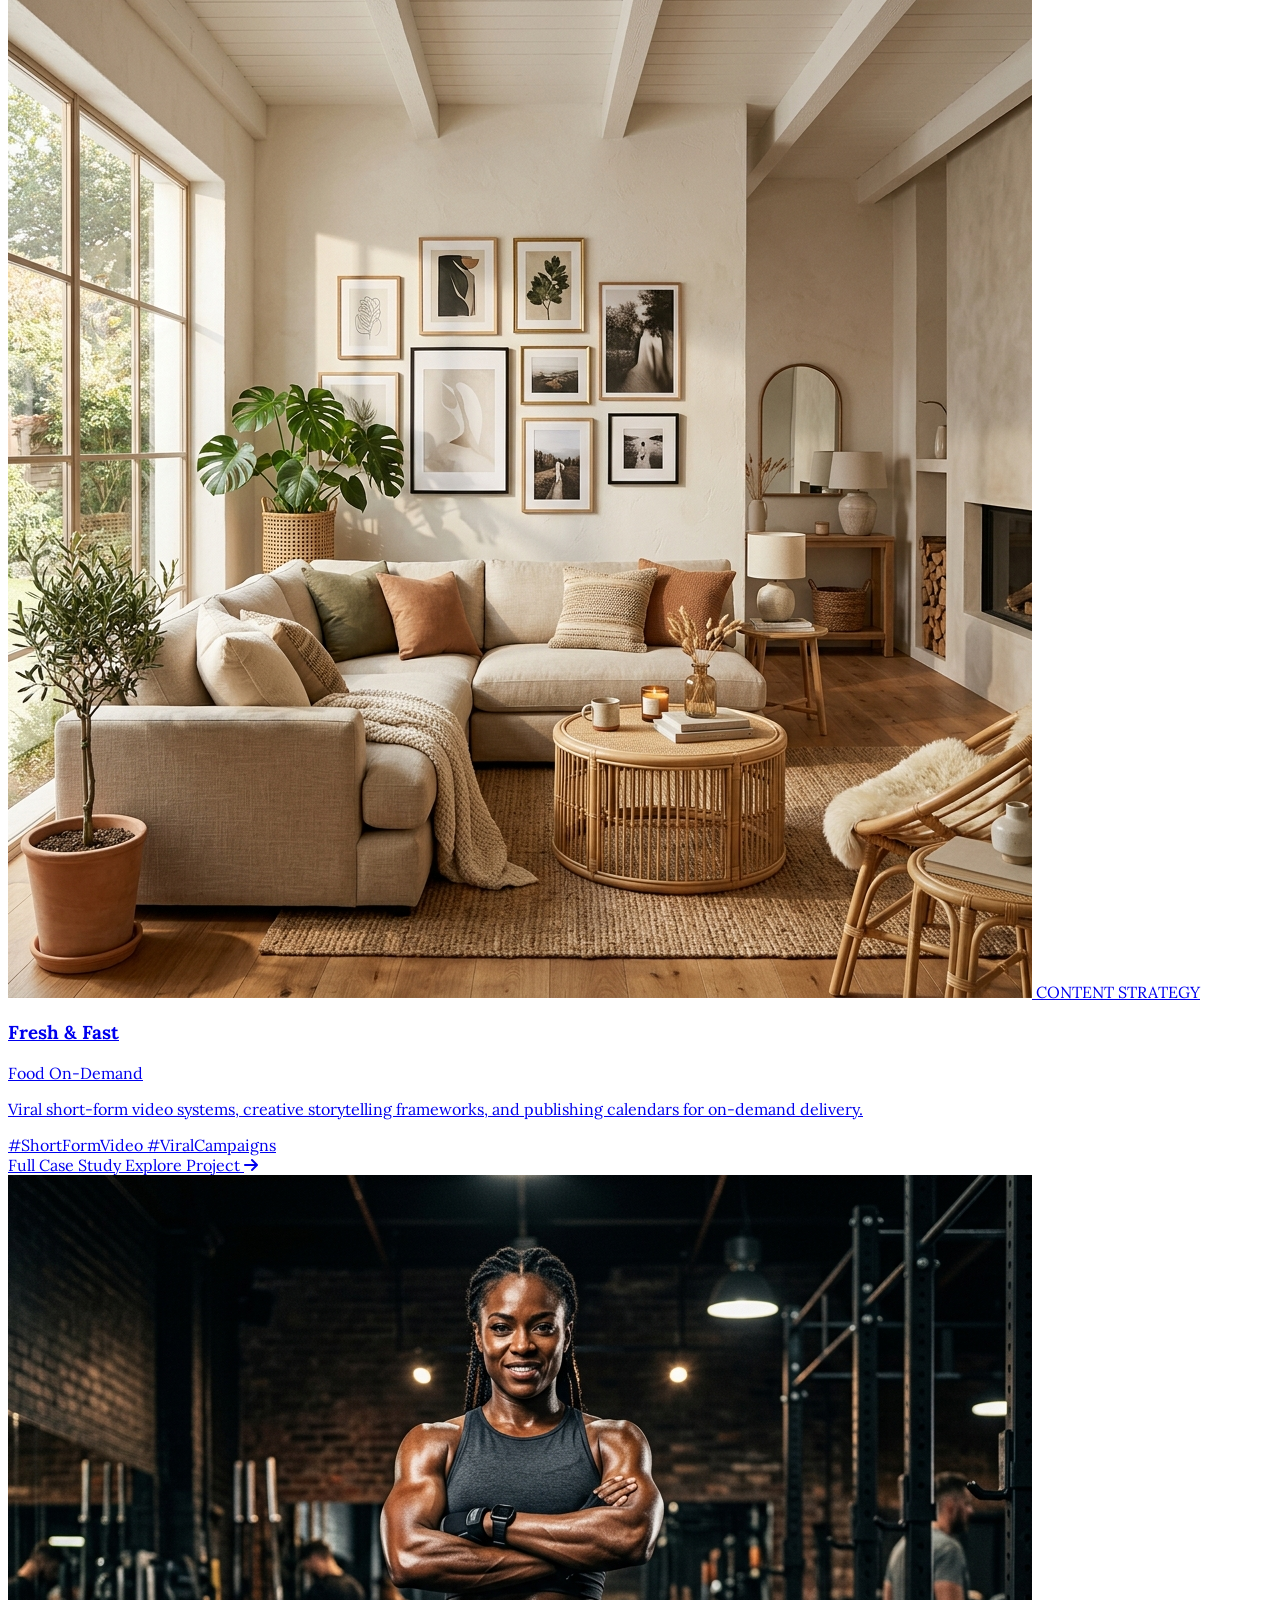
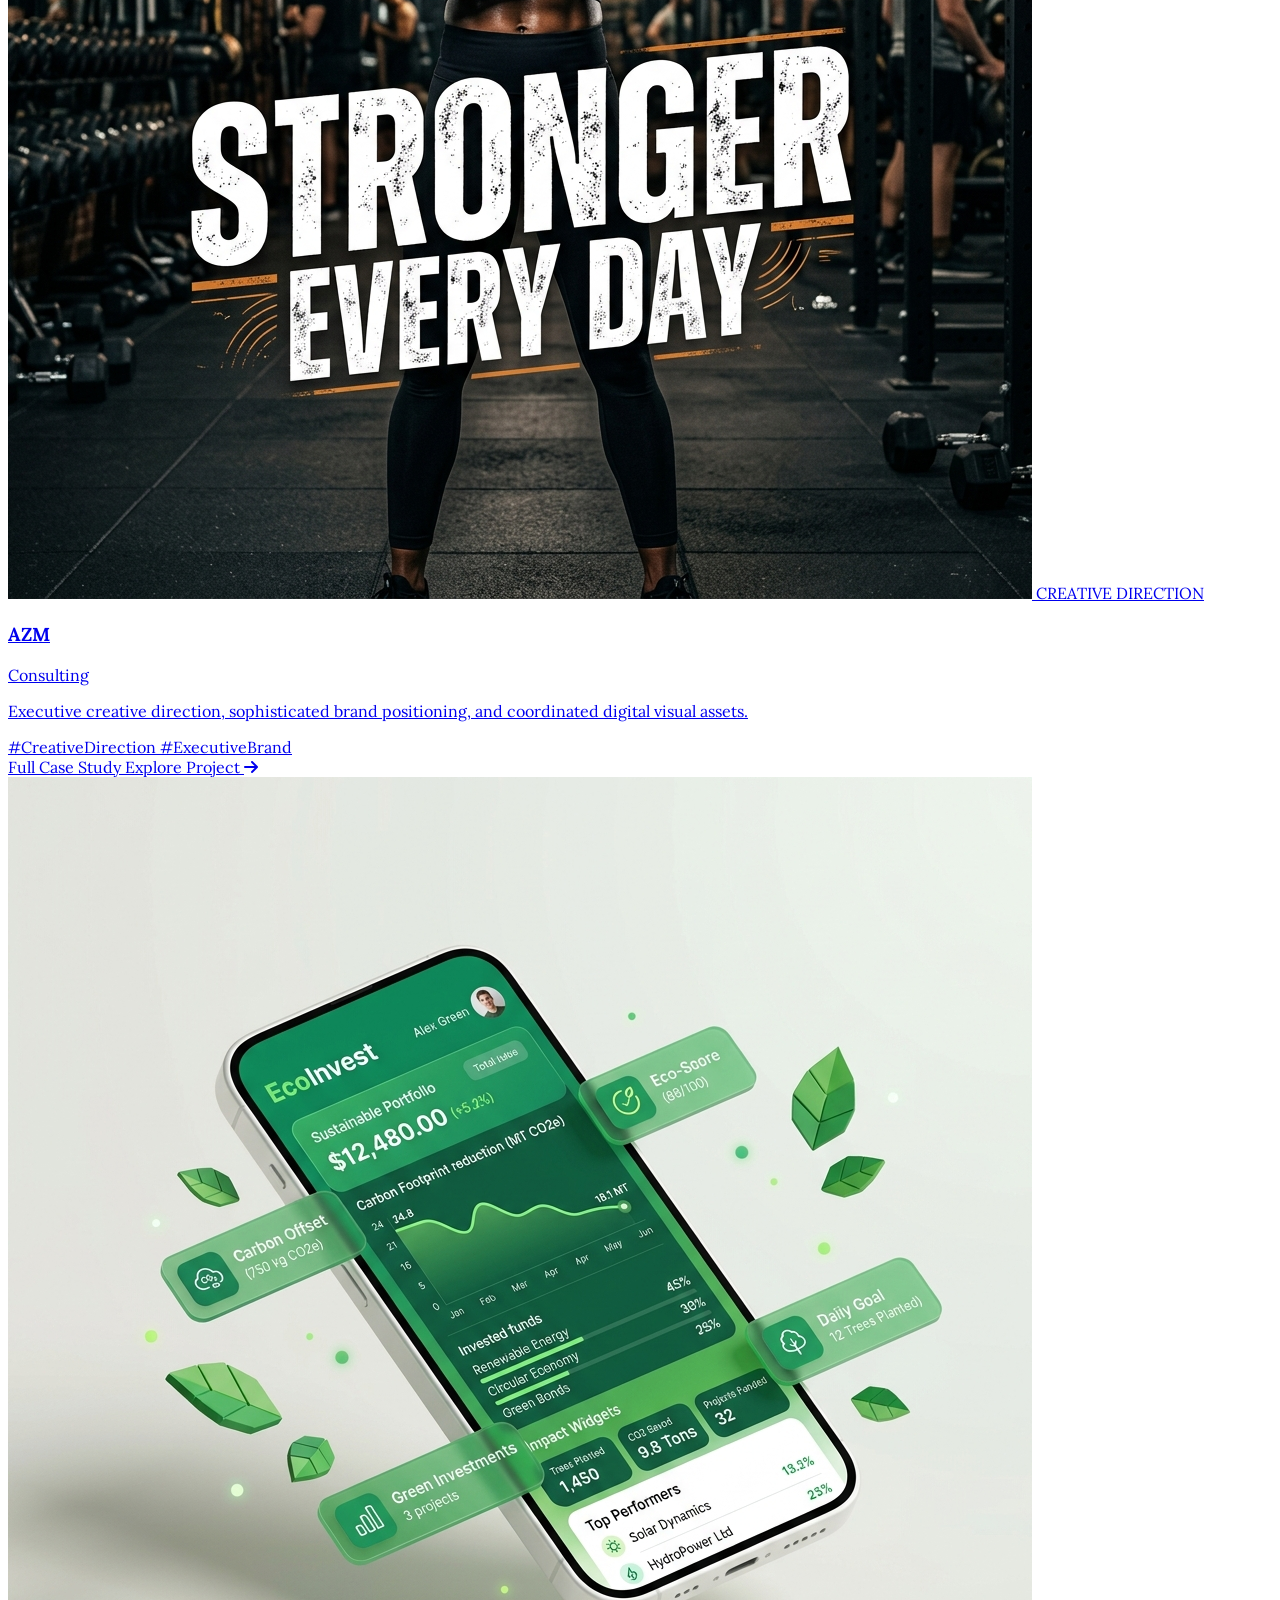
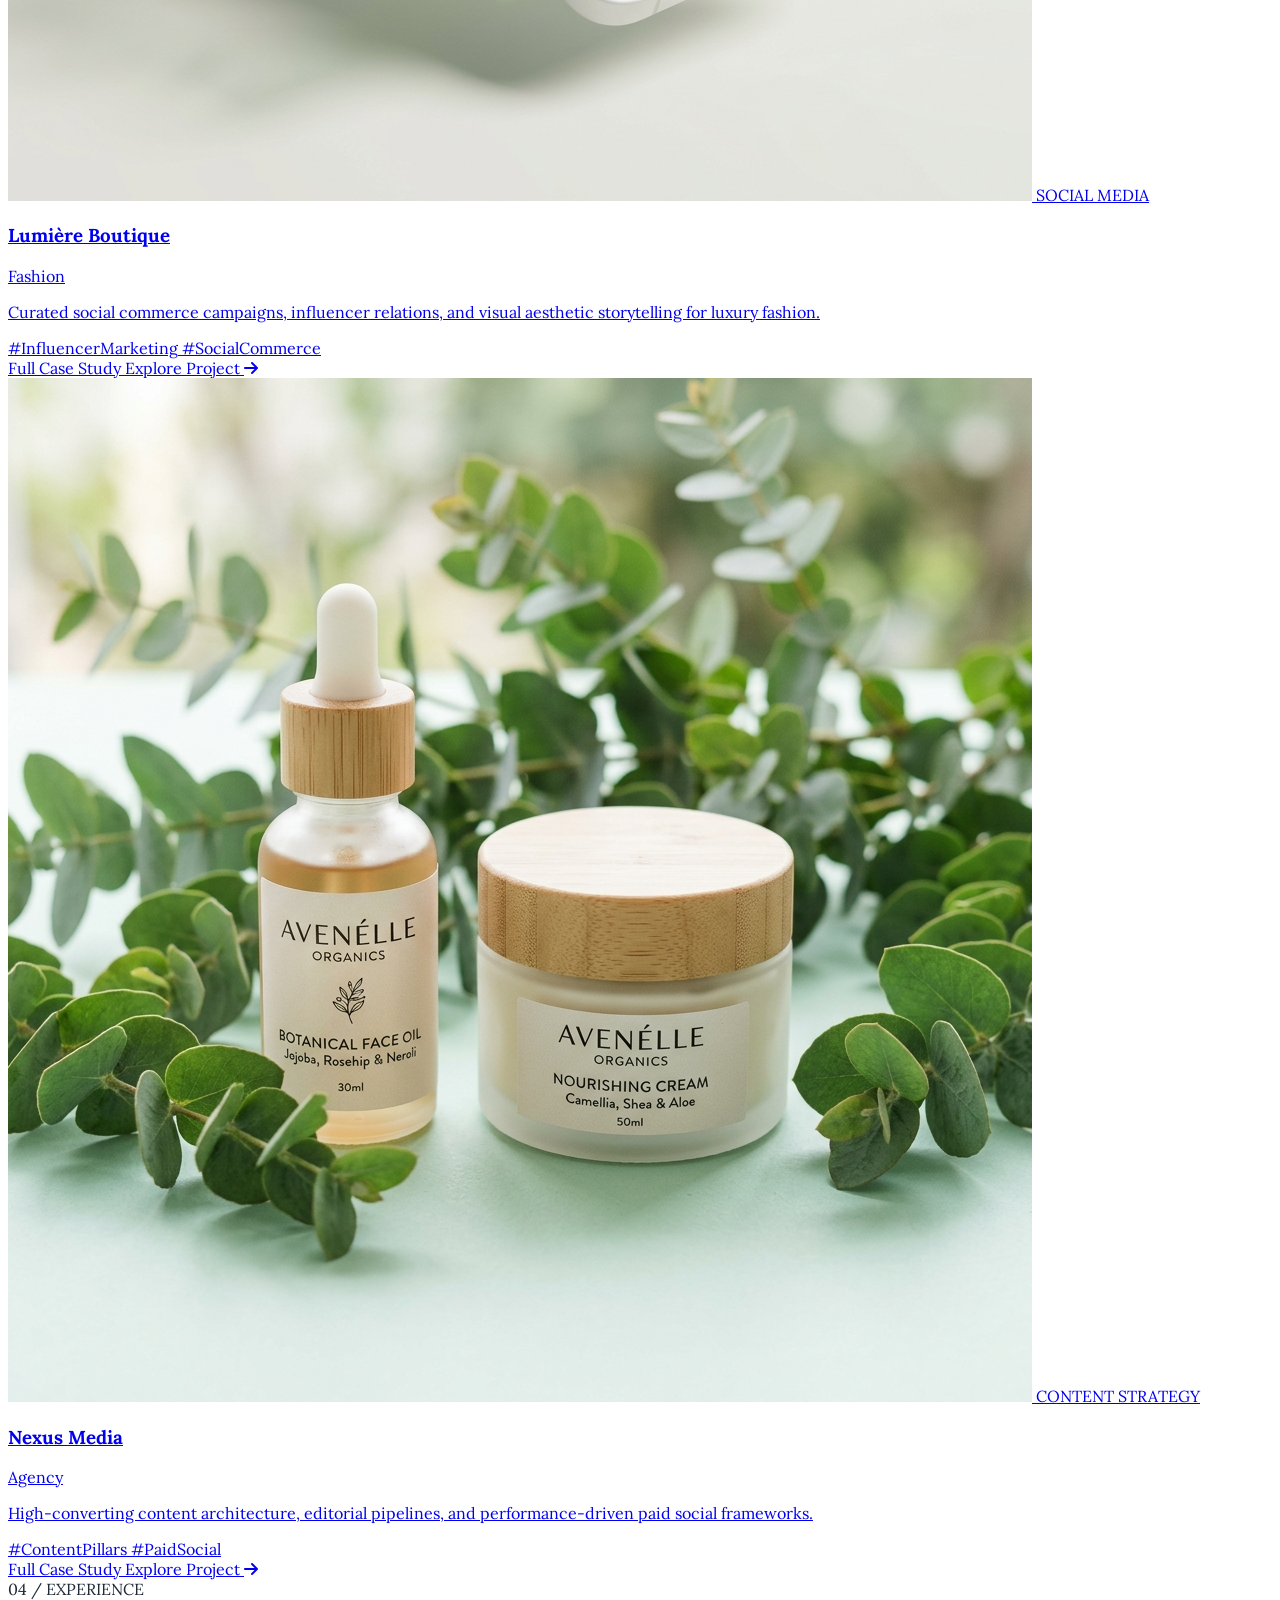
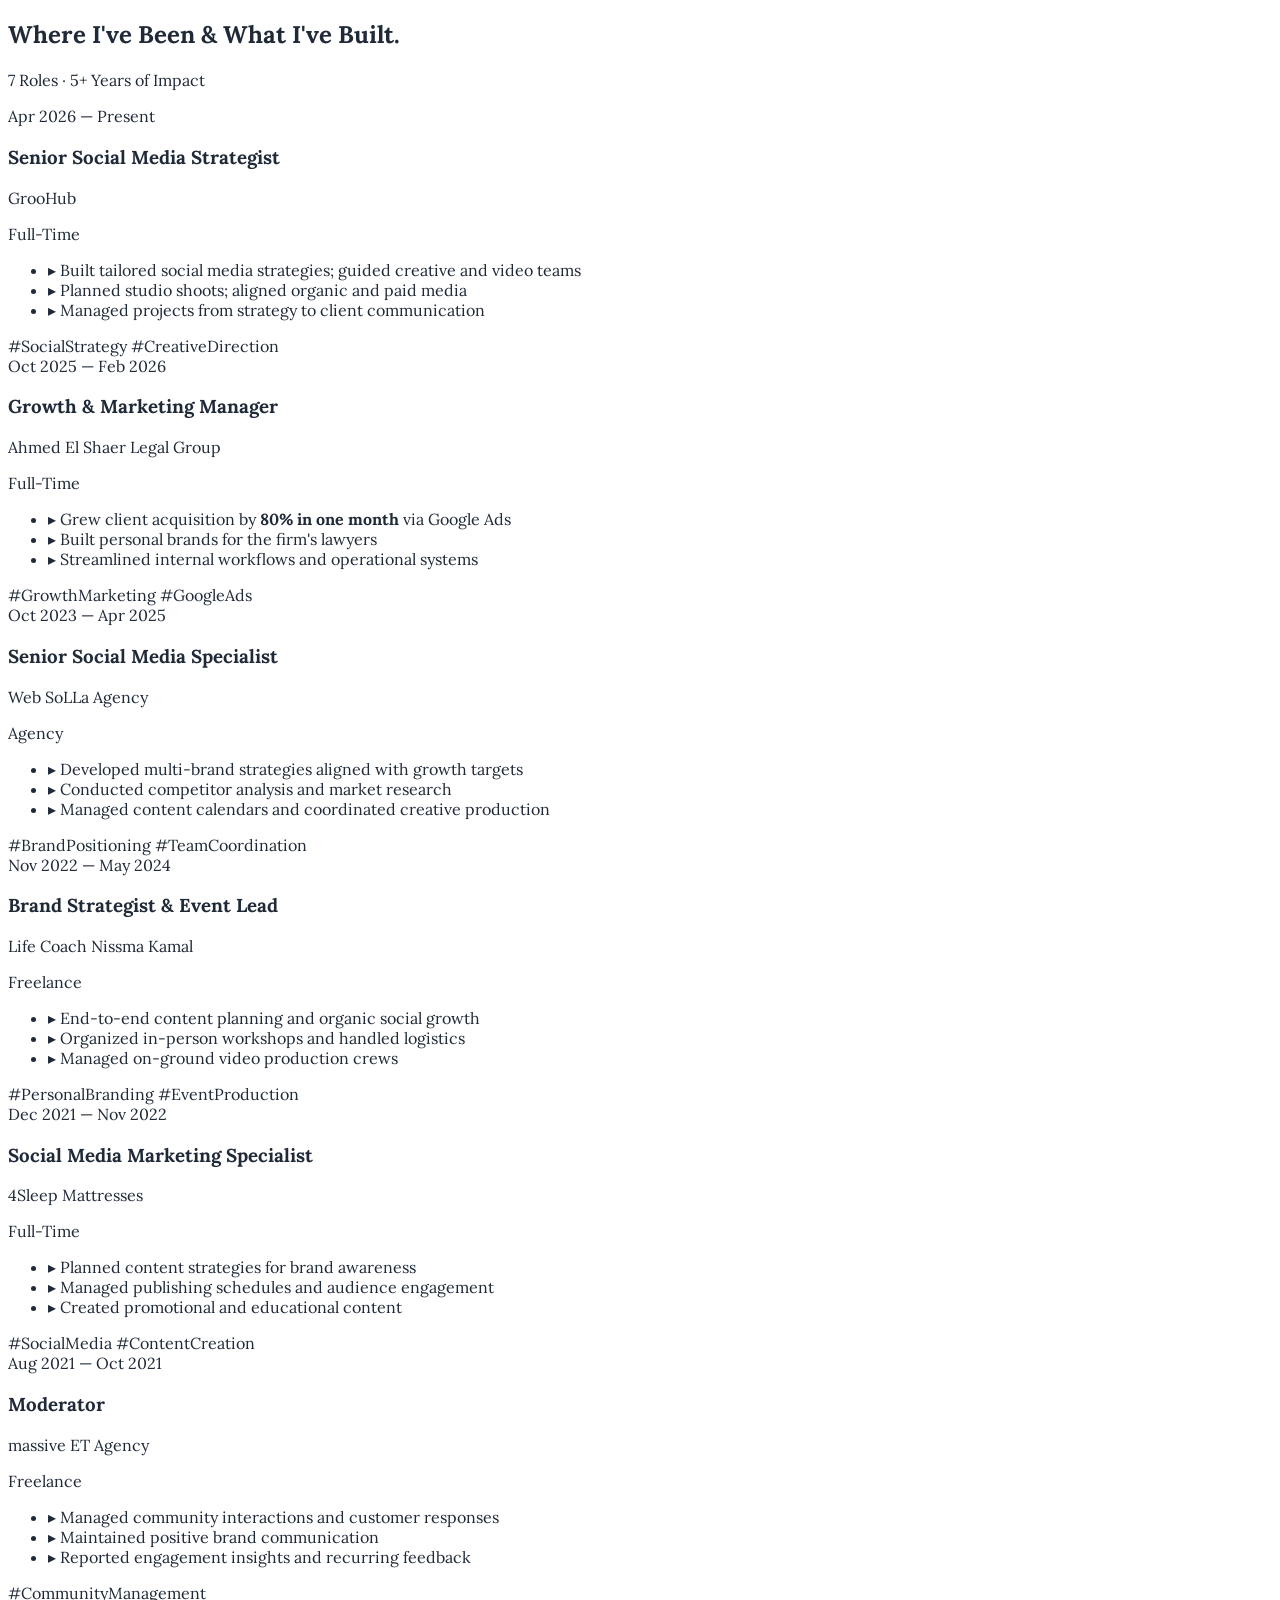
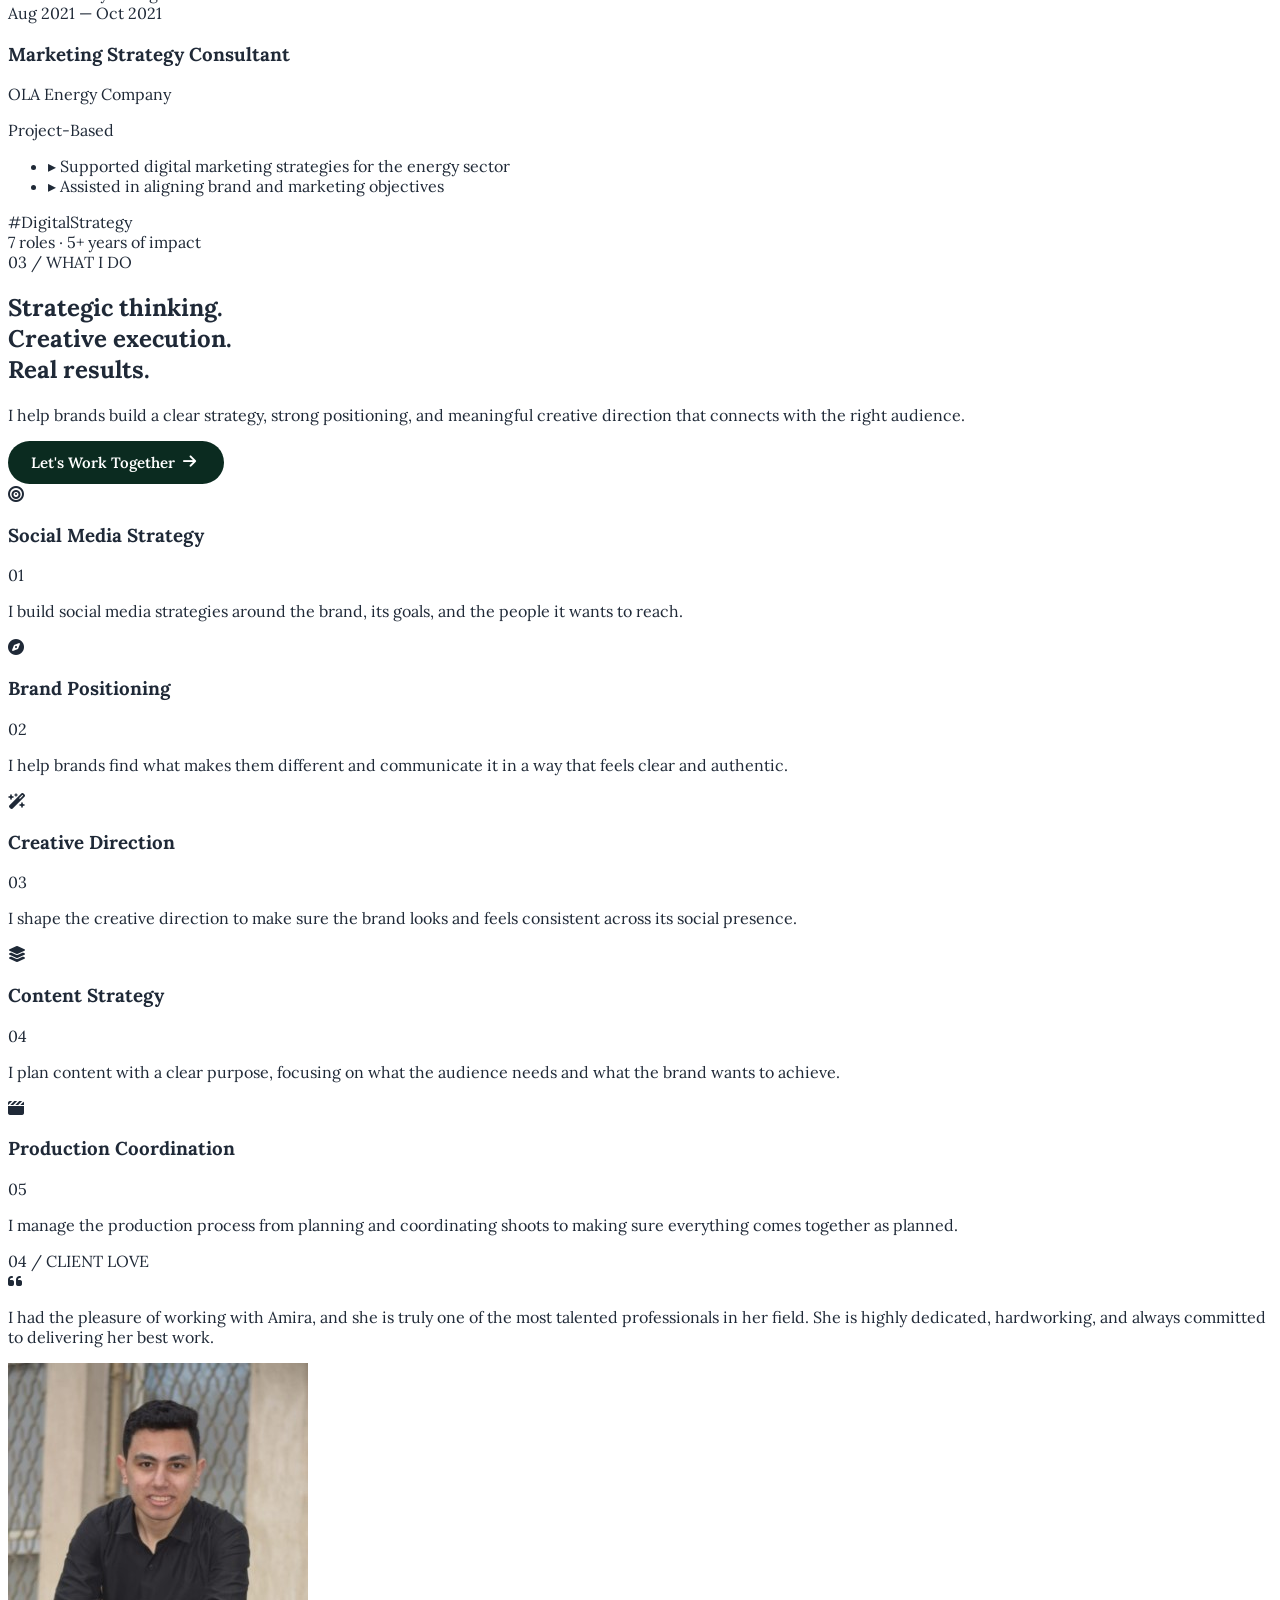
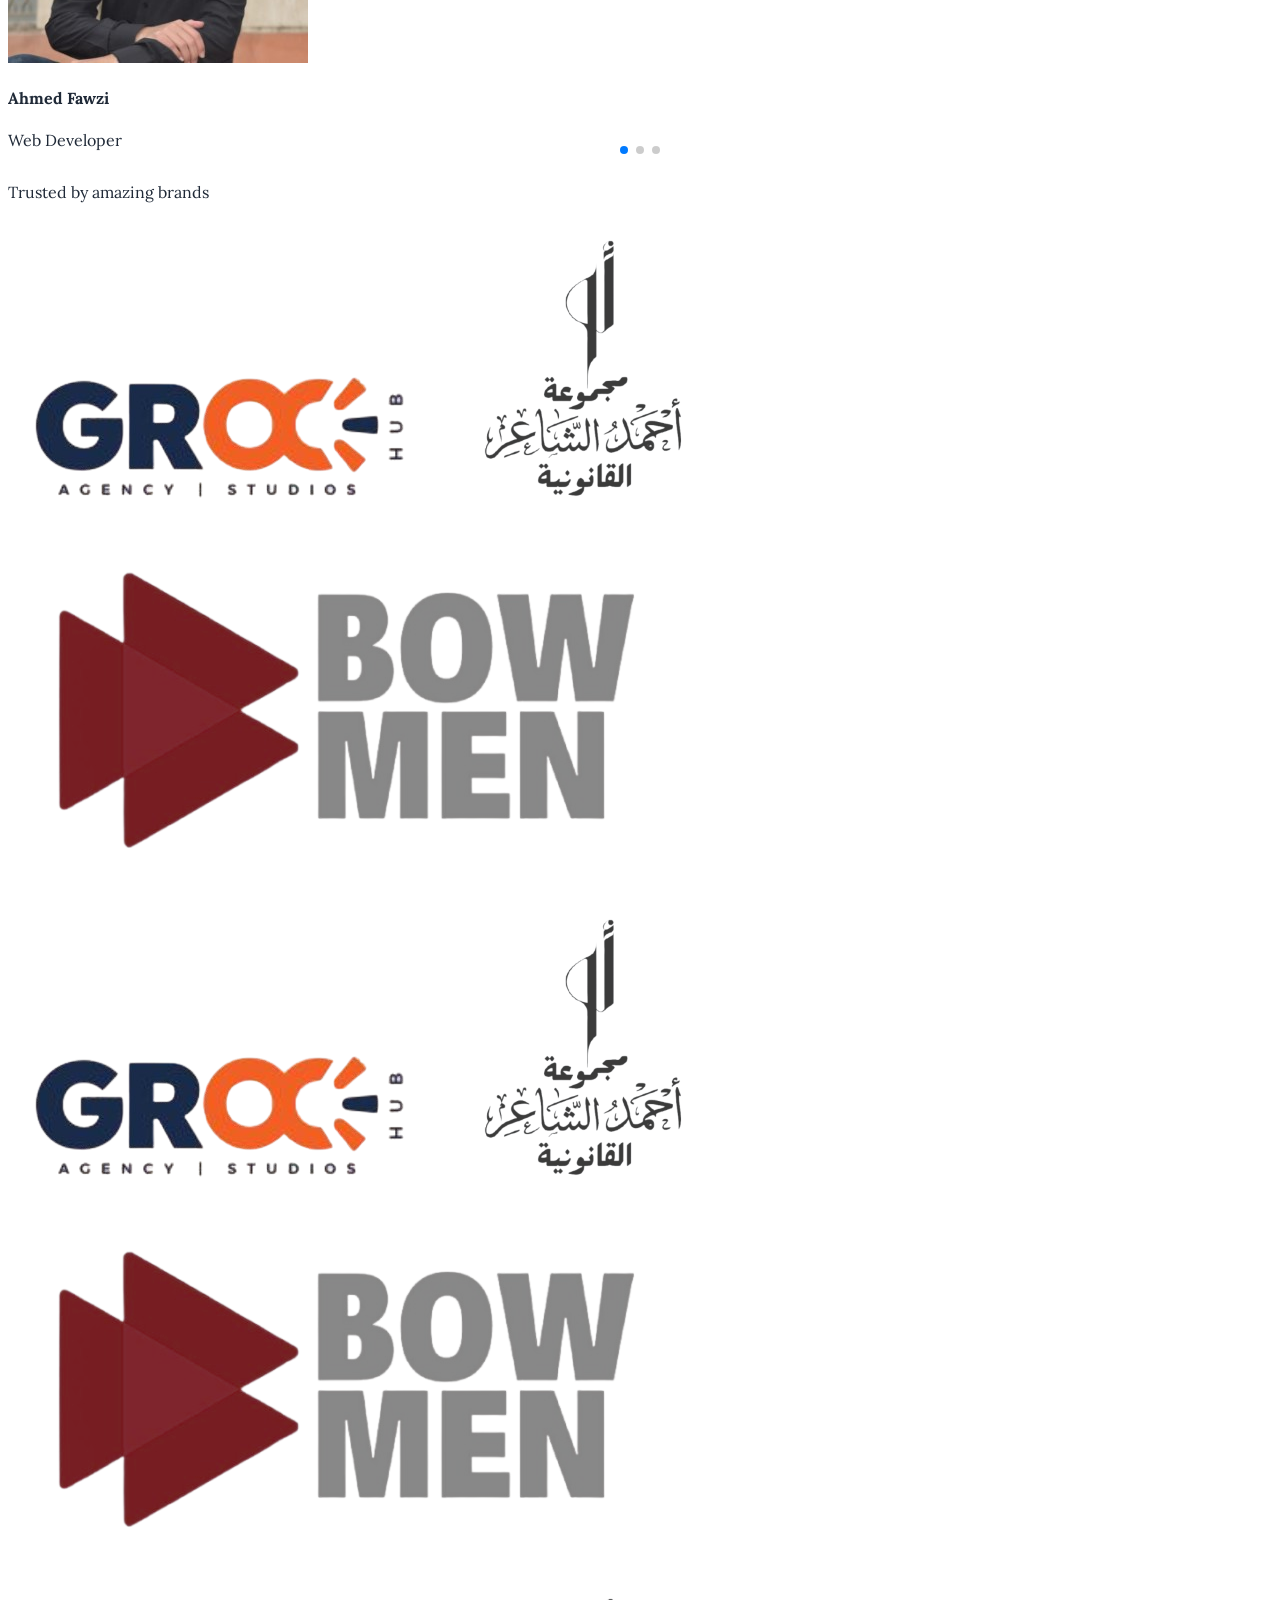
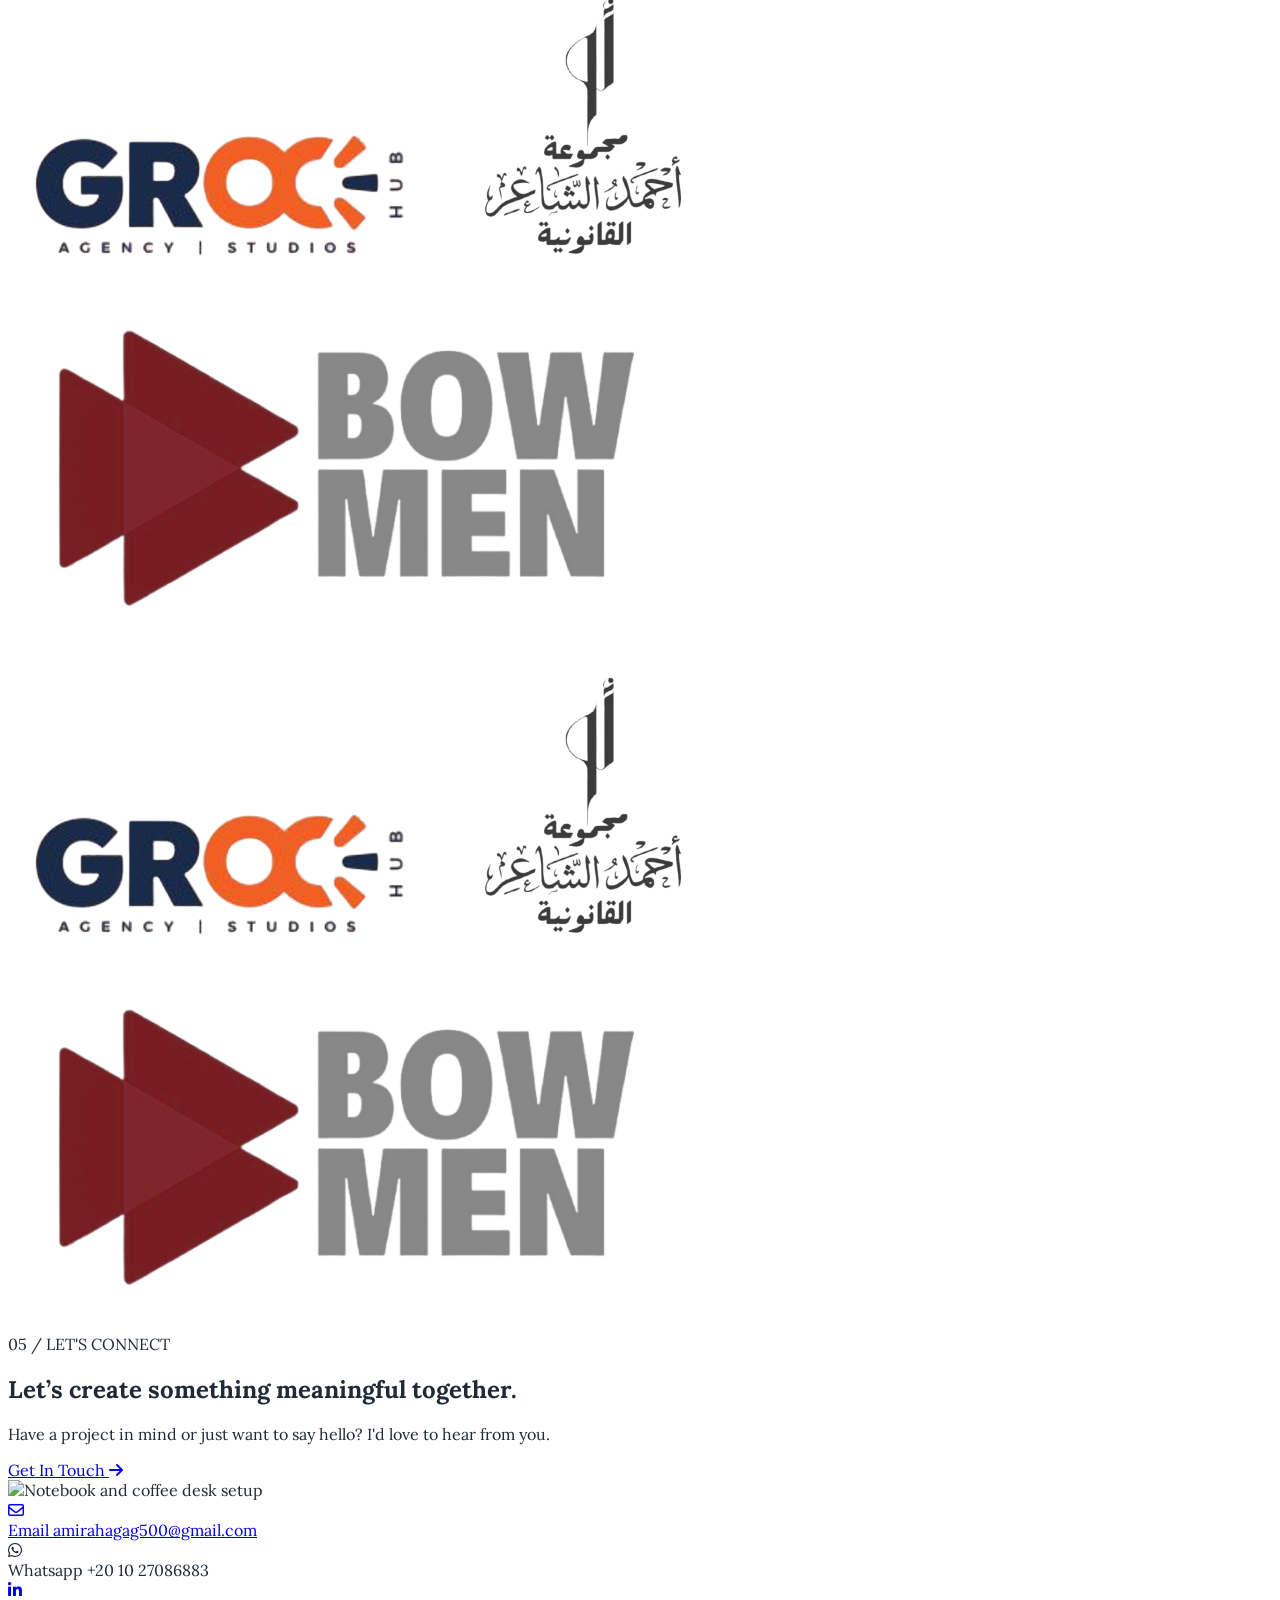
==== commit 3e52b877: "update font" ====
--- a/index.html
+++ b/index.html
@@ -63,7 +63,7 @@
   <link rel="preconnect" href="https://fonts.googleapis.com">
   <link rel="preconnect" href="https://fonts.gstatic.com" crossorigin>
   <link
-    href="https://fonts.googleapis.com/css2?family=Mystery+Quest&family=Lora:ital,wght@0,400..700;1,400..700&display=swap"
+    href="https://fonts.googleapis.com/css2?family=Pinyon+Script&family=Lora:ital,wght@0,400..700;1,400..700&display=swap"
     rel="stylesheet">
 
   <link rel="stylesheet" href="https://cdnjs.cloudflare.com/ajax/libs/font-awesome/6.6.0/css/all.min.css">
@@ -184,7 +184,8 @@
           </div>
 
           <!-- Main Title with Typing Effect -->
-          <h1 class="text-3xl sm:text-5xl lg:text-[55px] font-black text-dark tracking-tight leading-[1.08] mb-6">
+          <h1
+            class="text-3xl sm:text-5xl lg:text-[55px] font-black text-dark tracking-tight leading-[1.08] mb-6 italic">
             Hi, I'm <span class="text-primary font-signature">Amira Hagag</span><br>
             <span class="typing-text text-dark"></span>
           </h1>
@@ -1632,8 +1633,8 @@
       <div class="flex flex-col md:flex-row items-center justify-between gap-8 pb-10">
 
         <!-- Brand / Logo -->
-        <a href="/" class="font-main text-xl sm:text-2xl font-normal tracking-widest text-white uppercase">
-          AMIRA HAGAG
+        <a href="/" class="text-xl sm:text-2xl tracking-widest text-white font-signature">
+          Amira Hagag
         </a>
 
         <!-- Center Navigation Links -->
--- a/assets/css/style.css
+++ b/assets/css/style.css
@@ -210,7 +210,8 @@
    Signature Font Style
    ========================================================================== */
 .font-signature {
-  font-family: 'Mystery Quest', cursive;
+  font-family: 'Pinyon Script', cursive;
+  font-style: normal;
 }
 
 
@@ -255,8 +256,7 @@
 }
 
 
-
-< !-- custom styles (lightbox, filters) -->.lightbox-modal {
+.lightbox-modal {
   transition: opacity 0.3s ease, visibility 0.3s ease;
 }
 
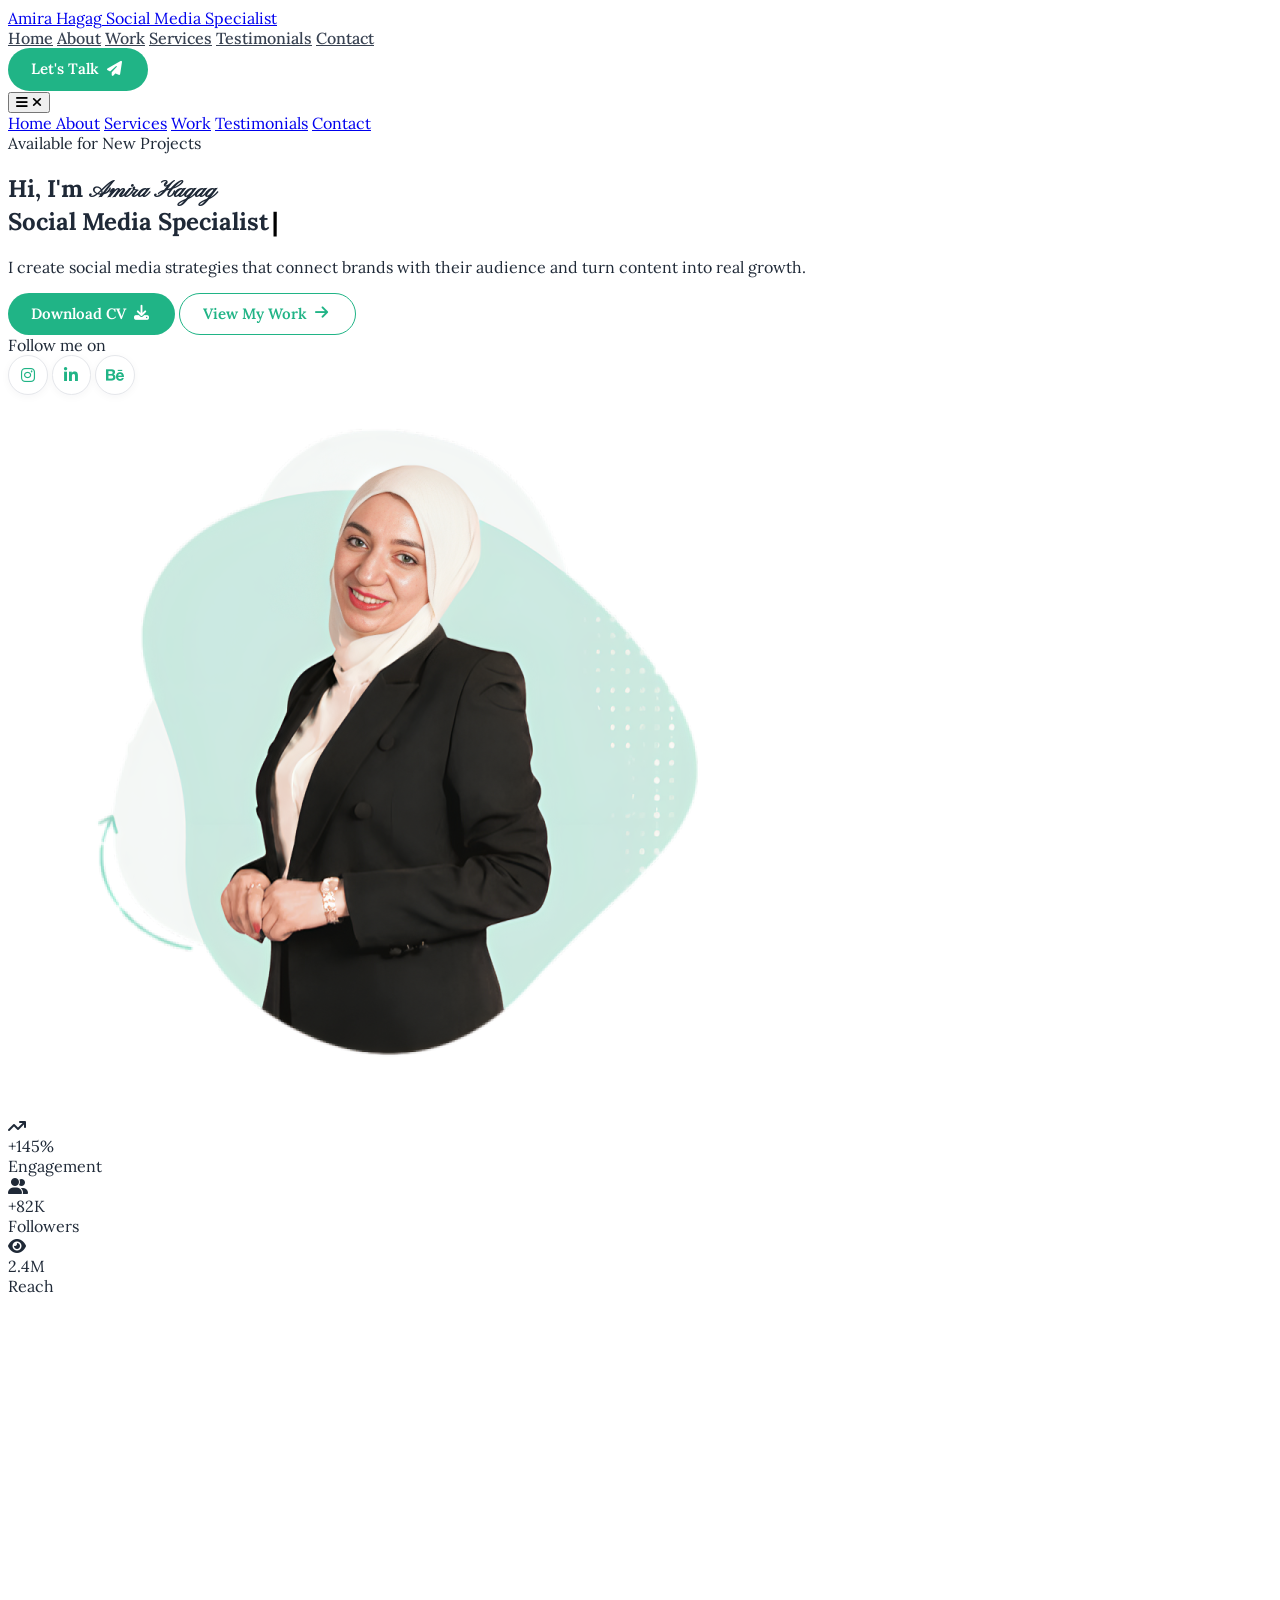
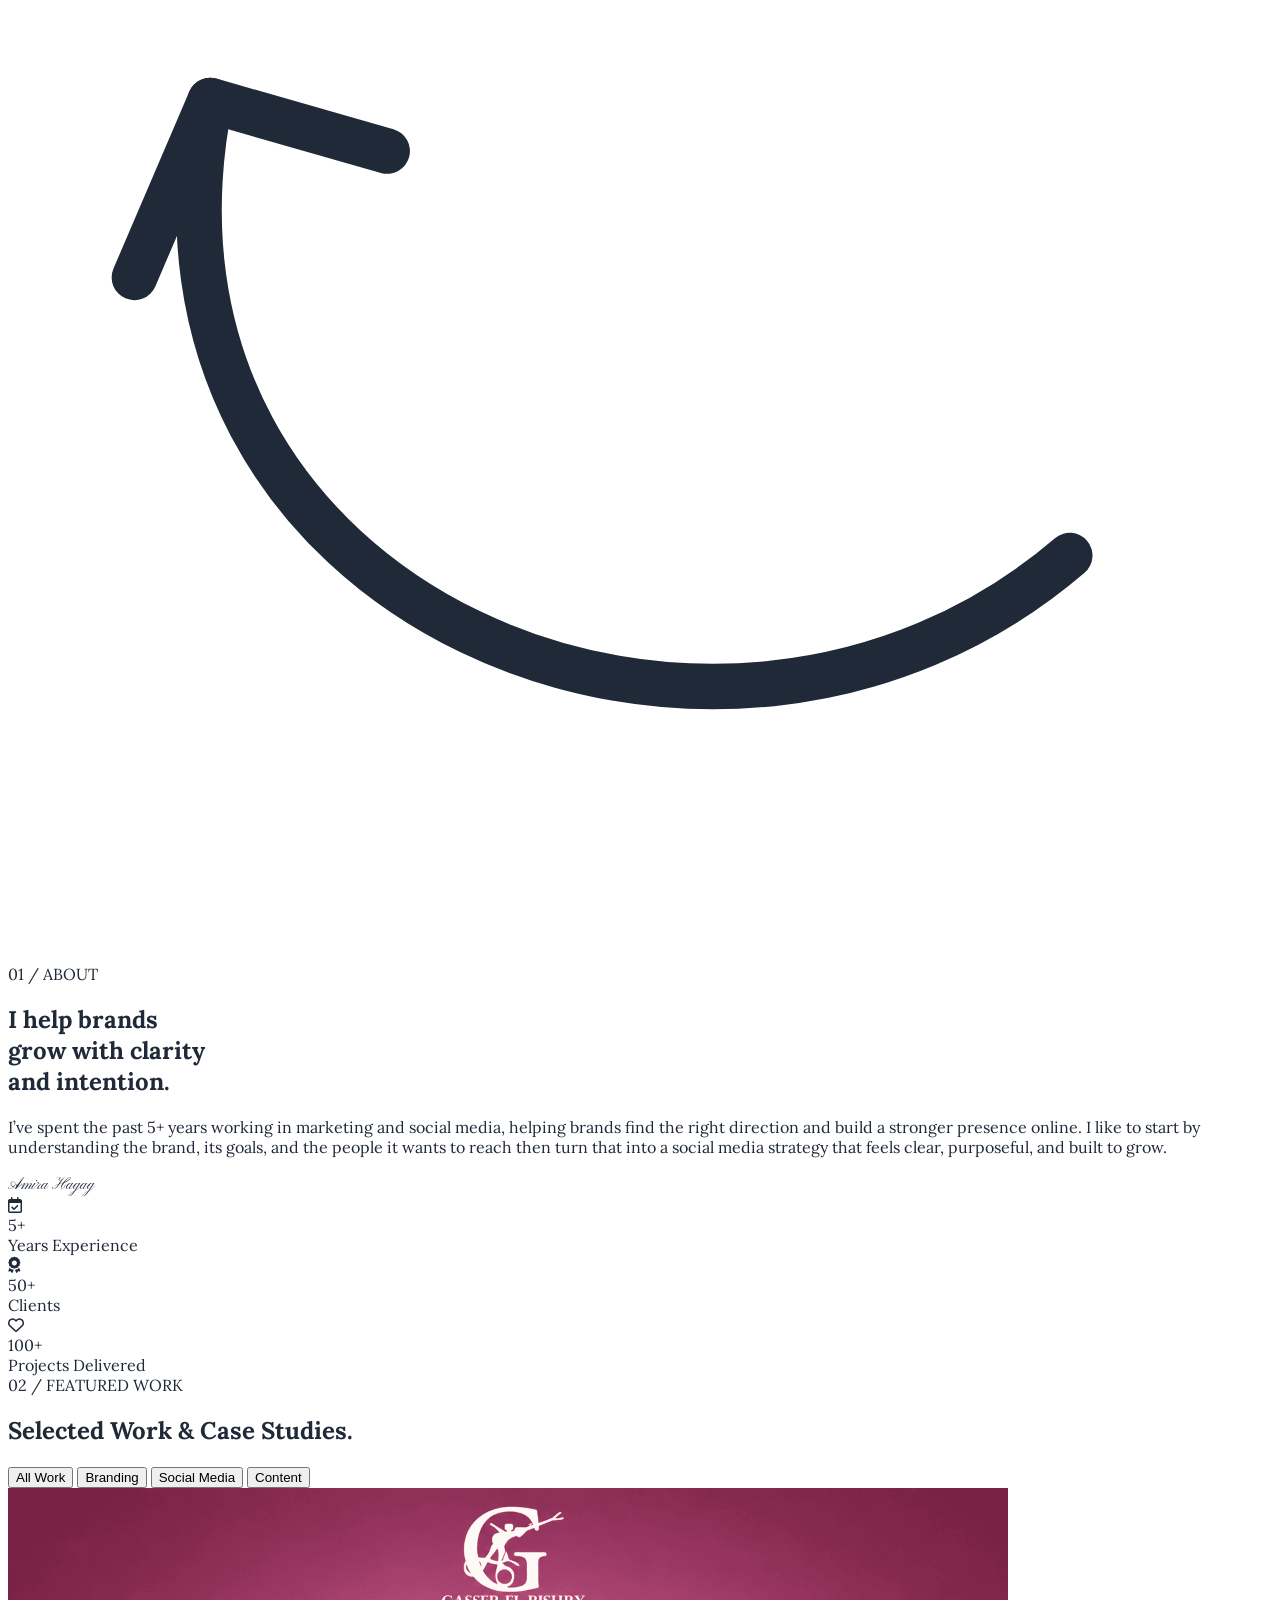
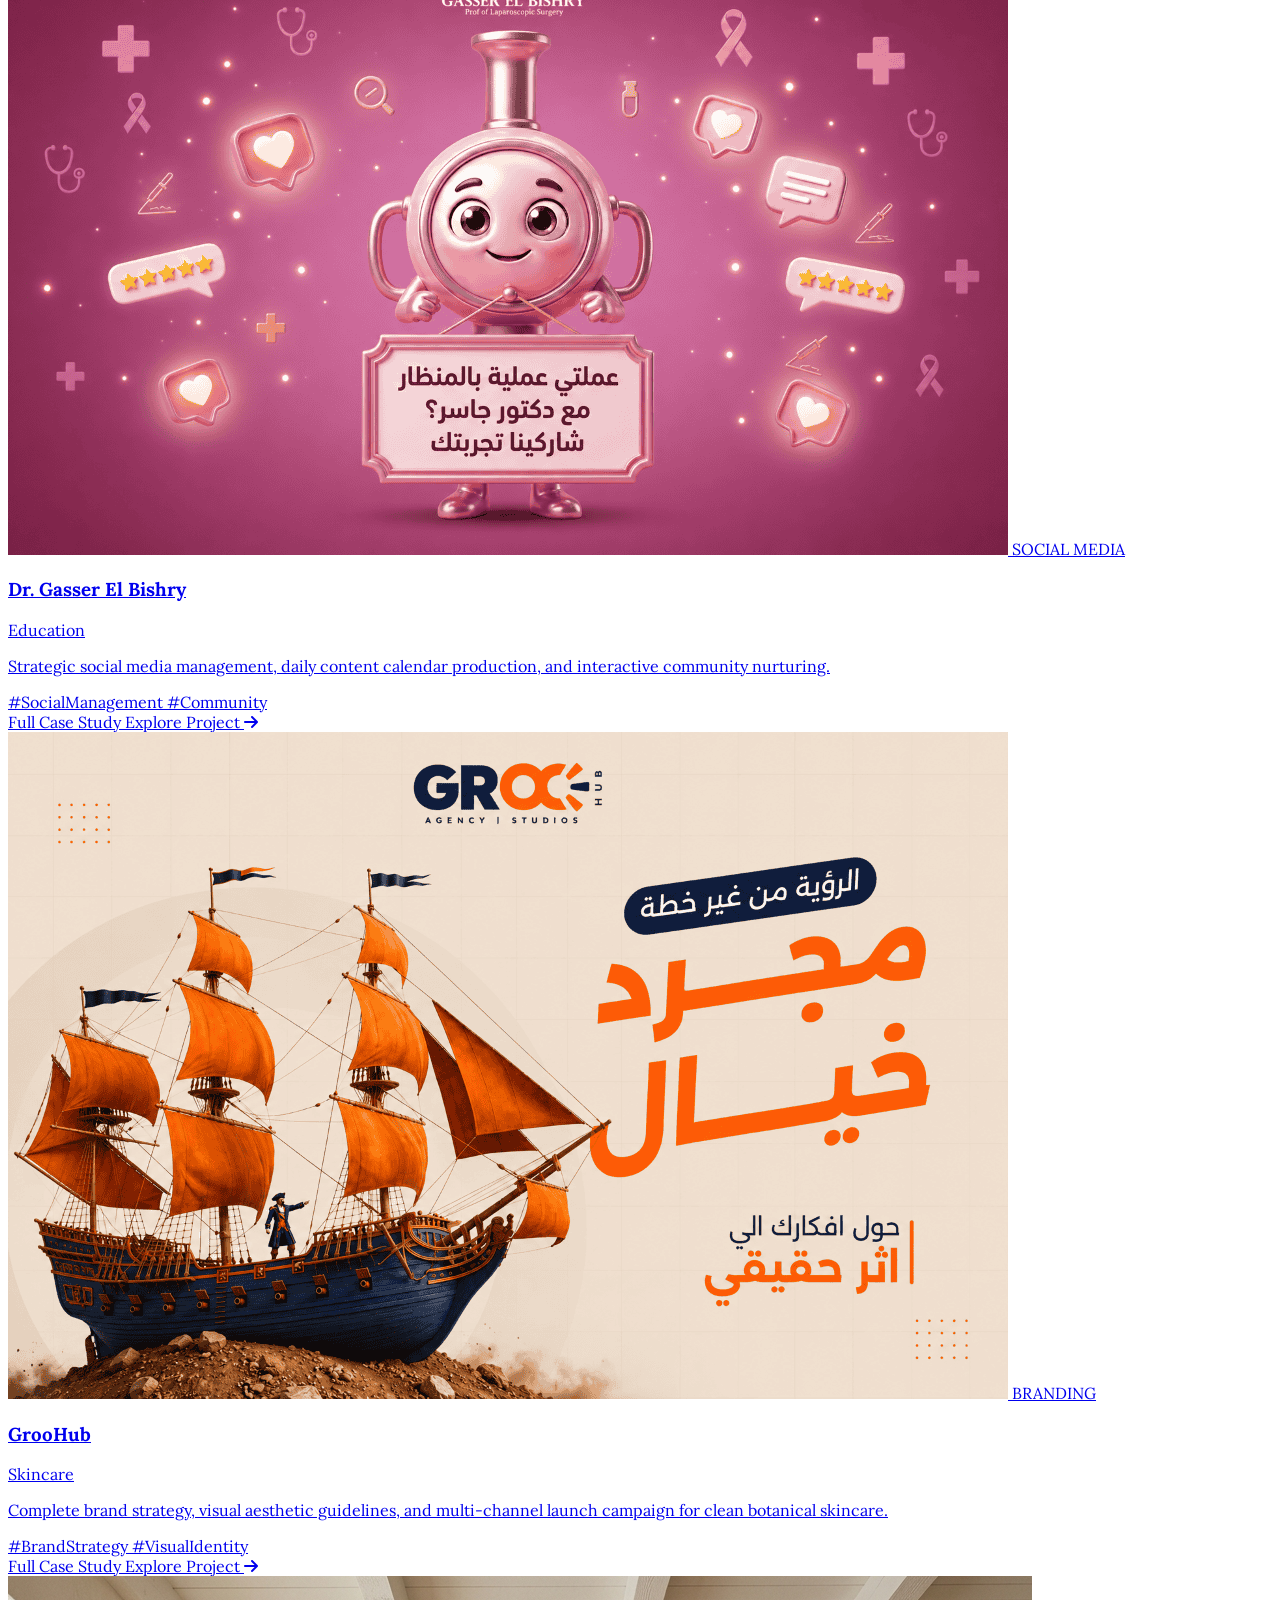
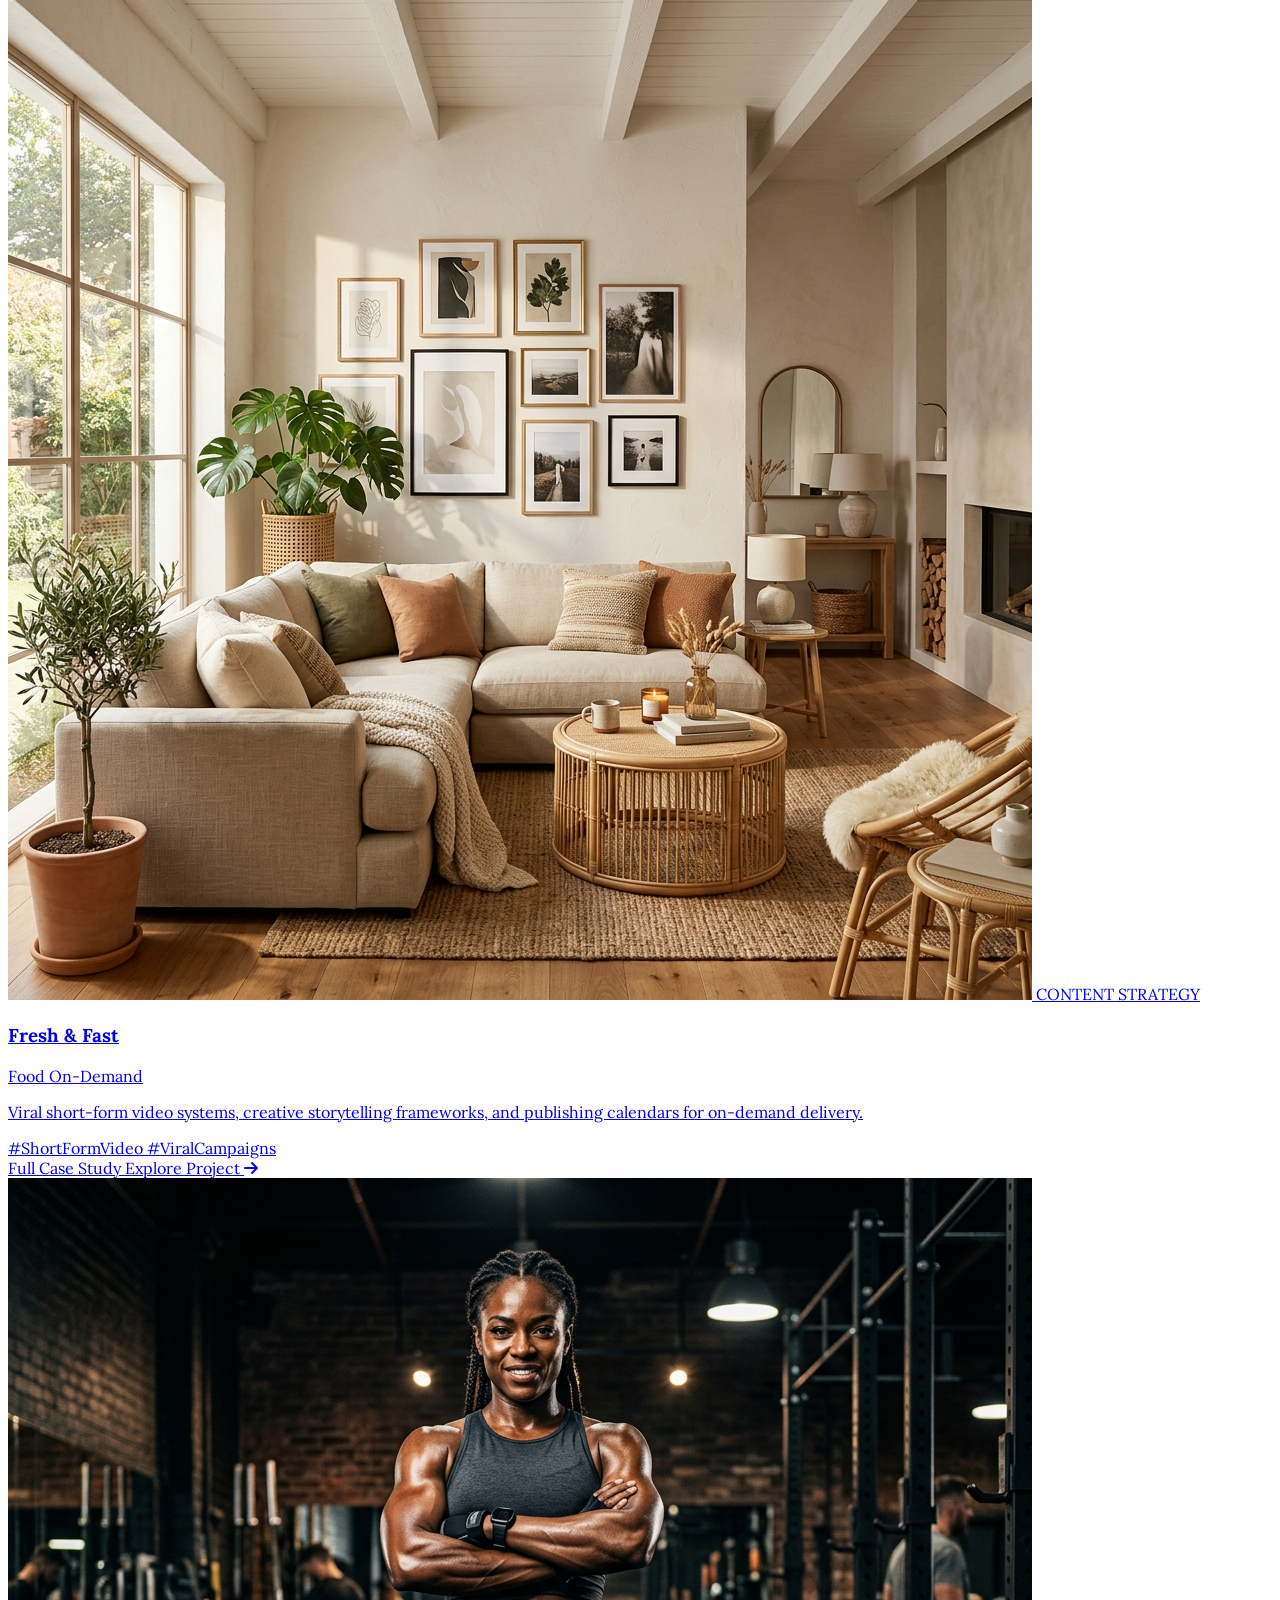
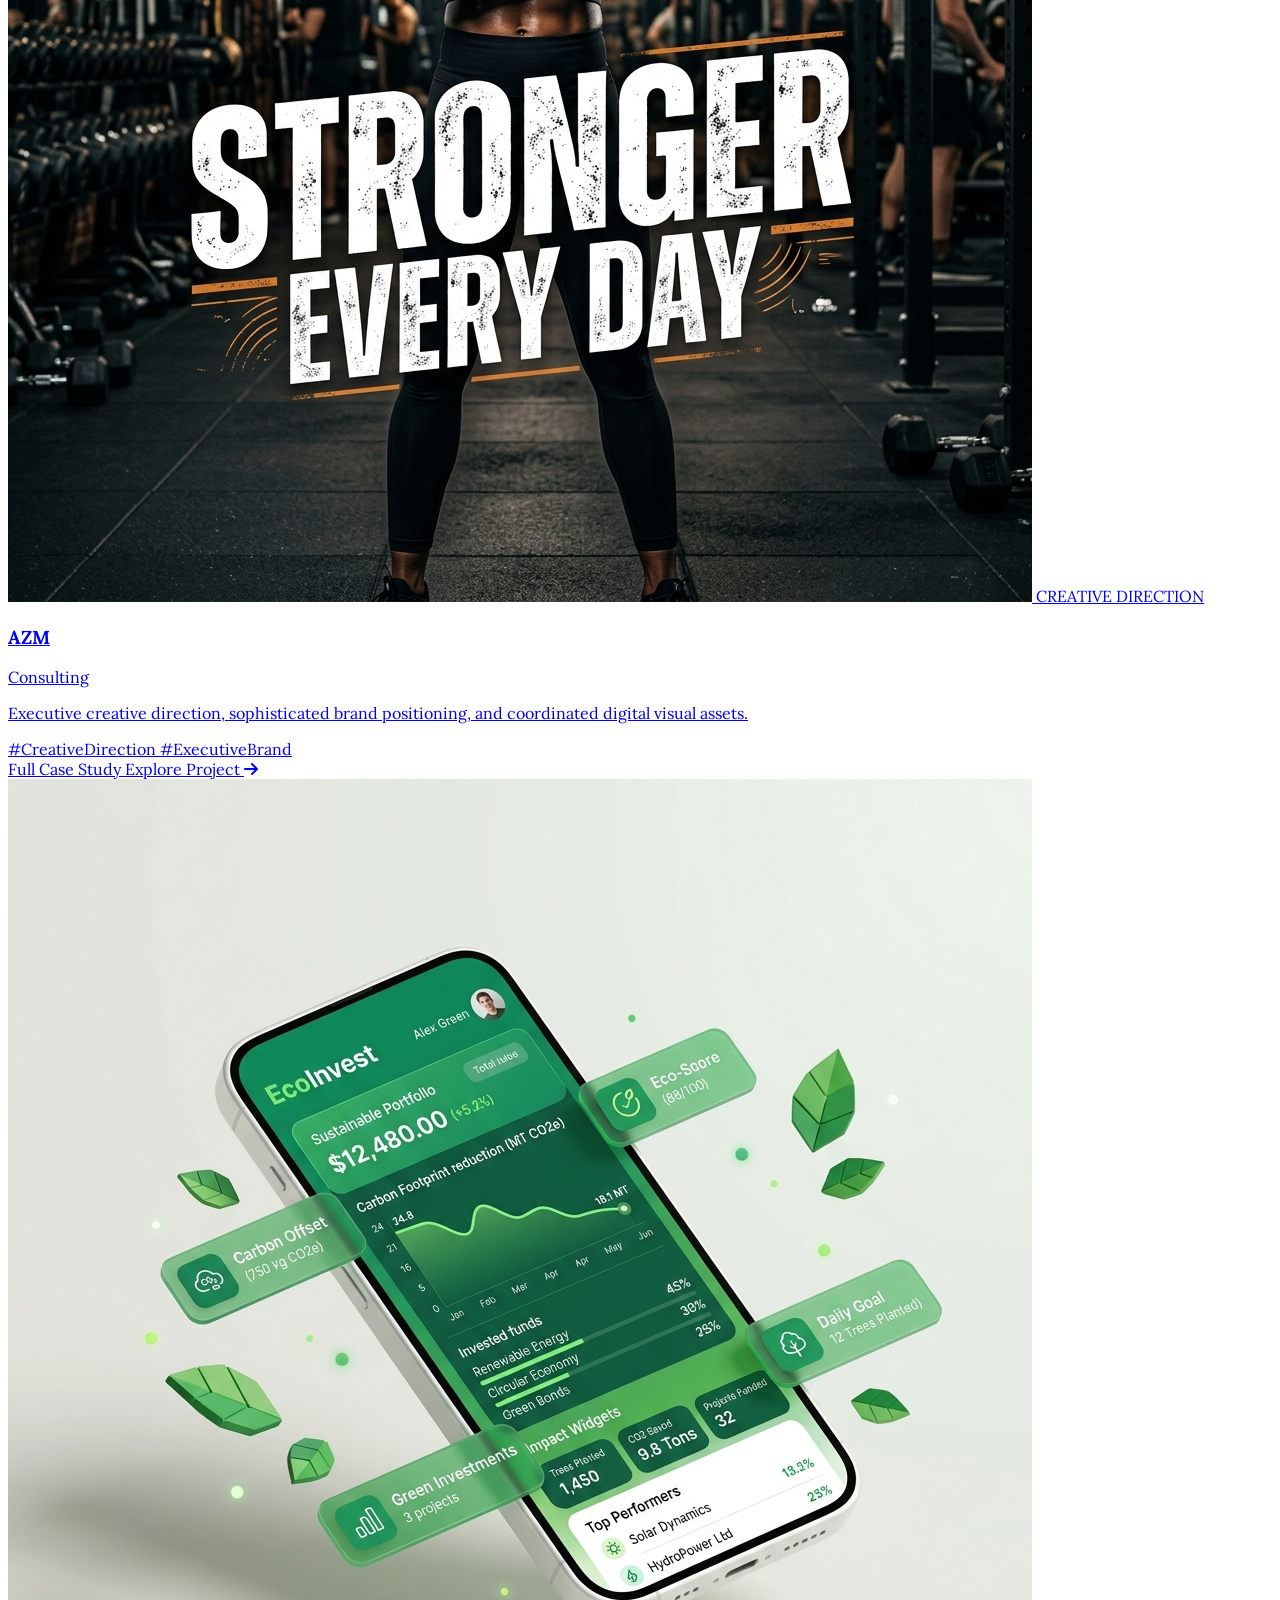
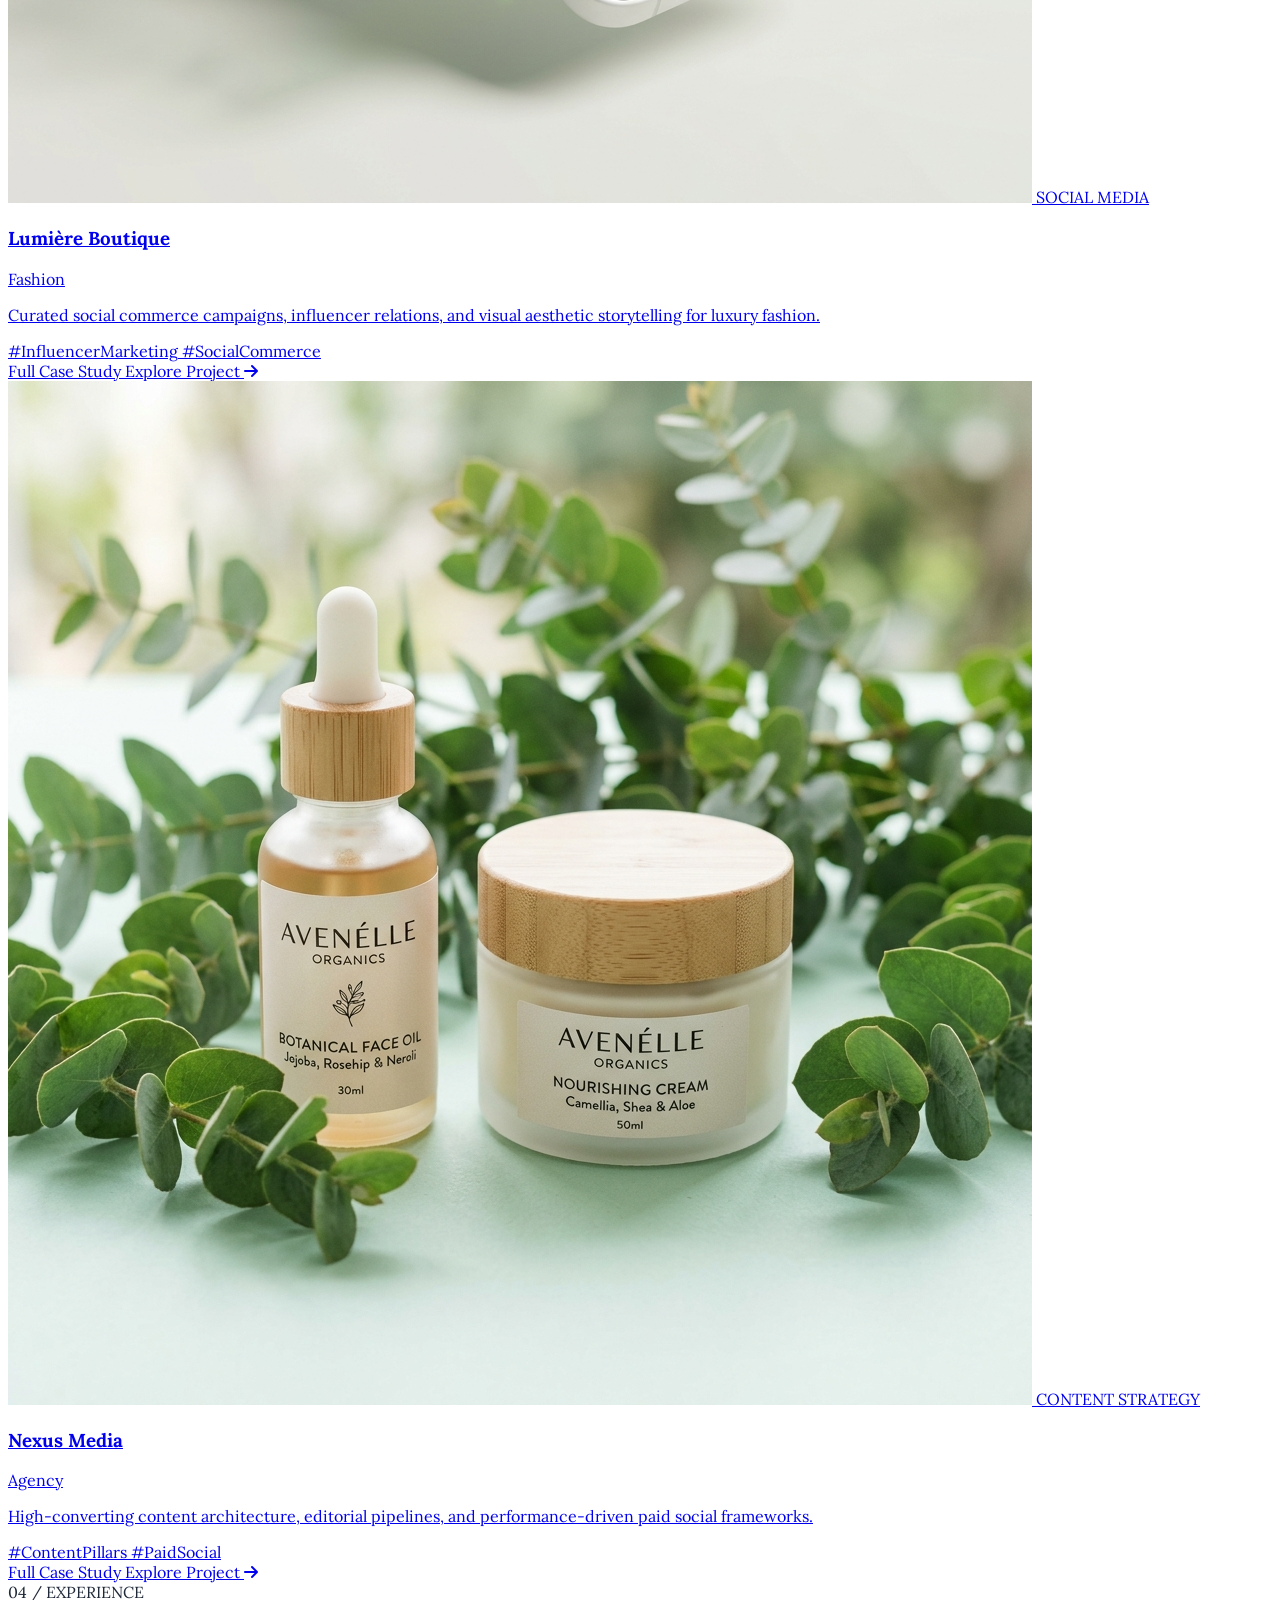
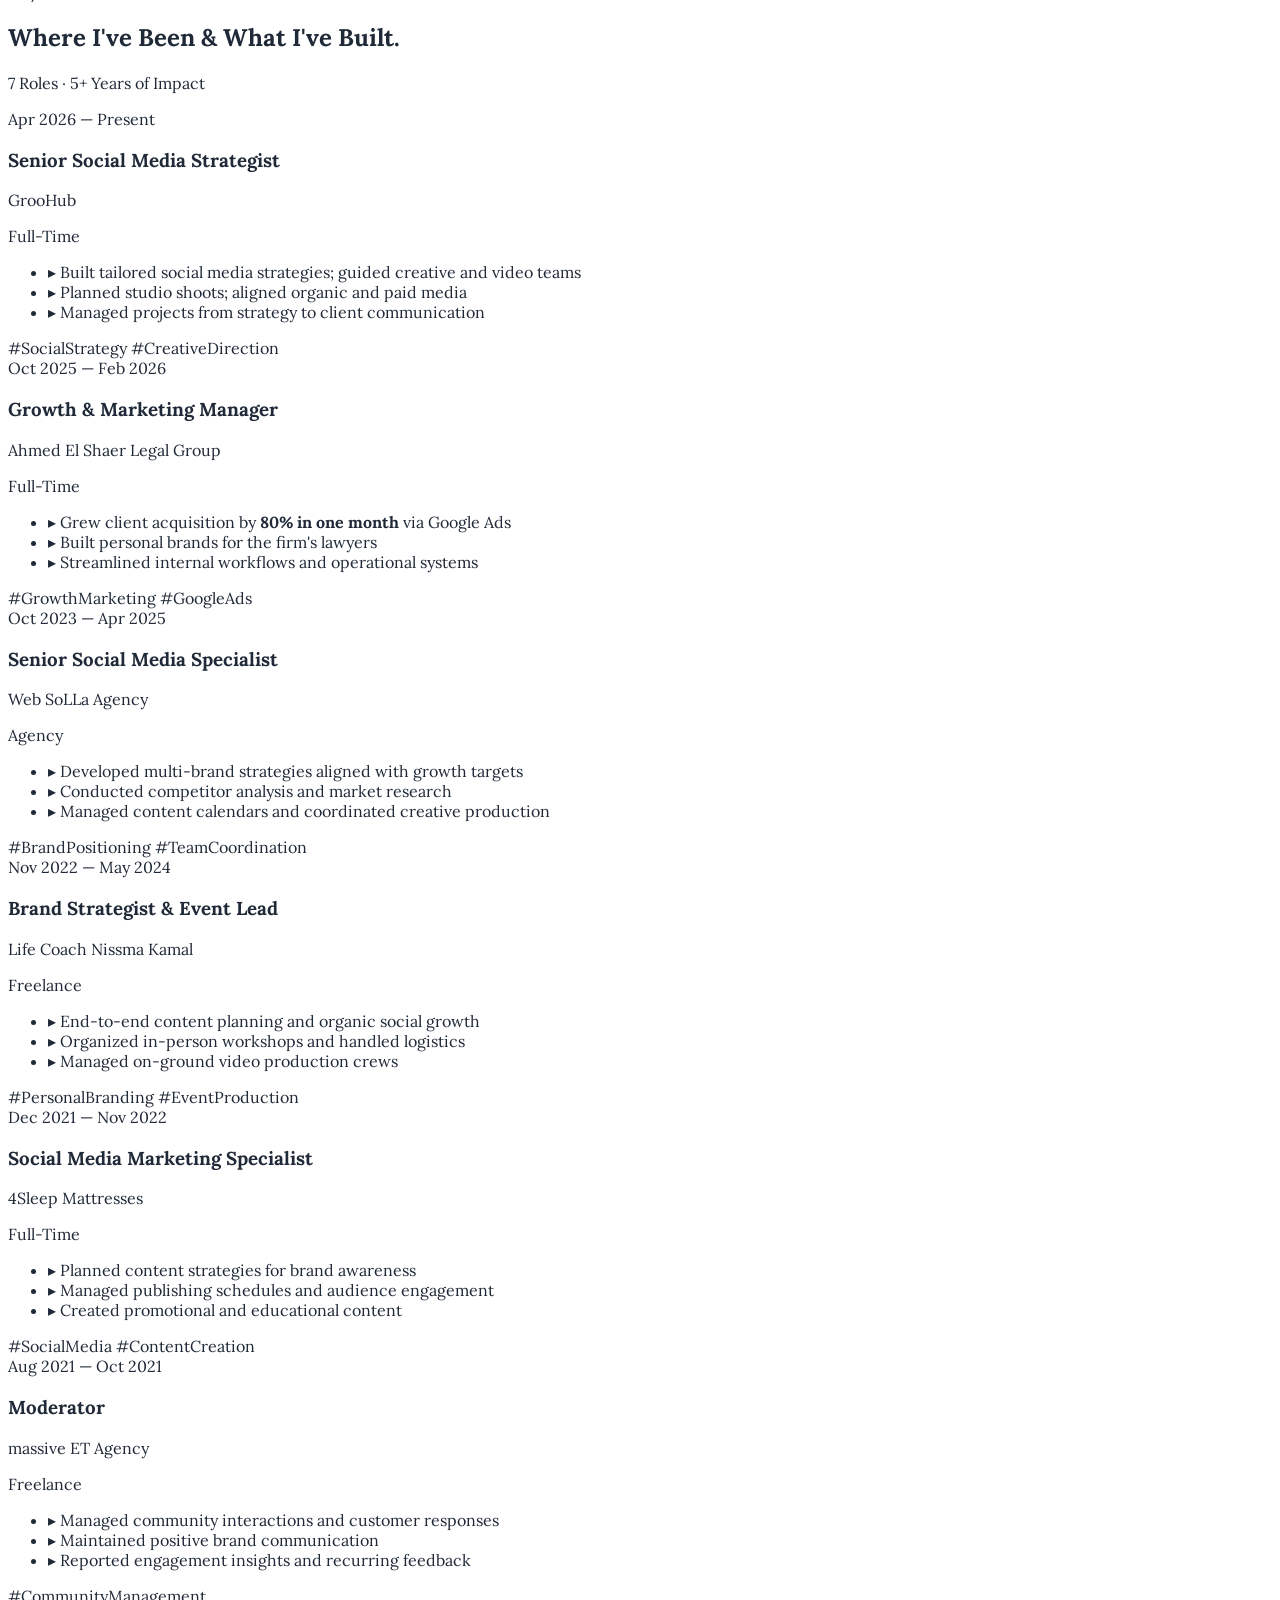
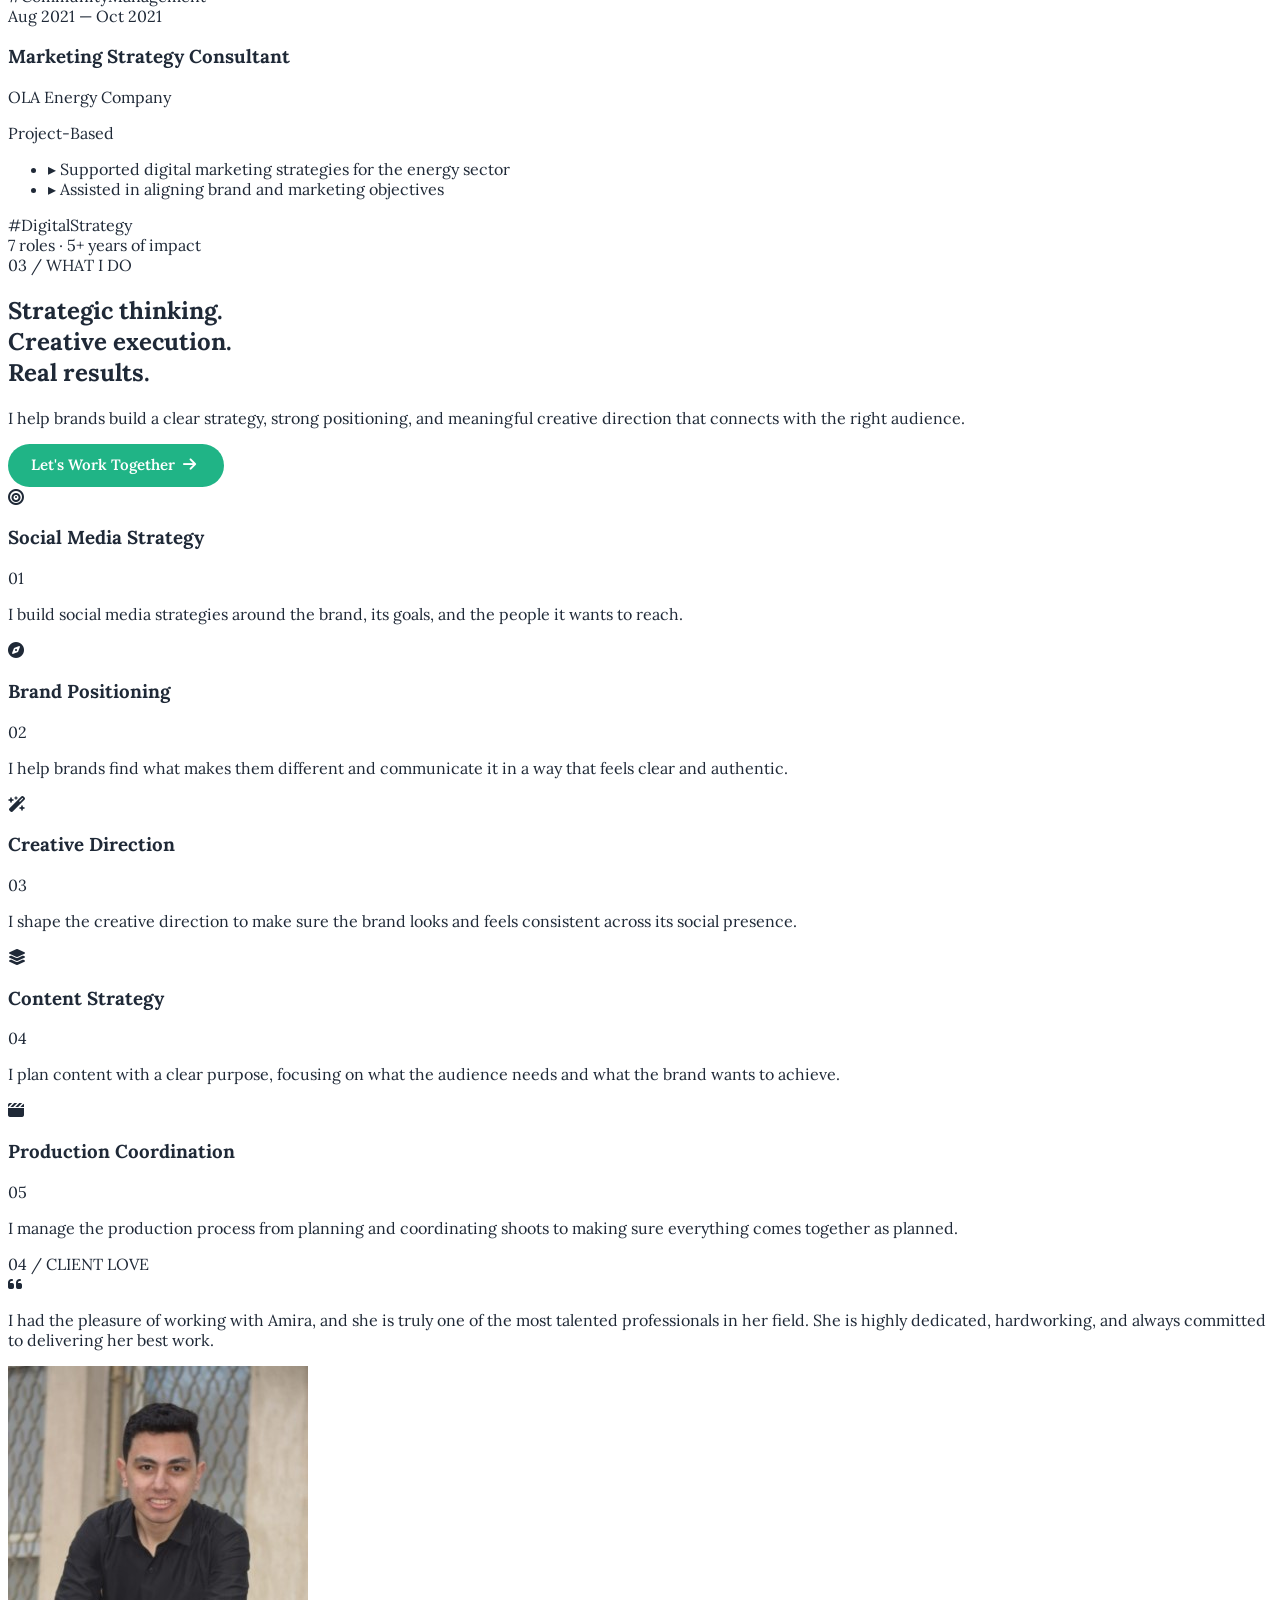
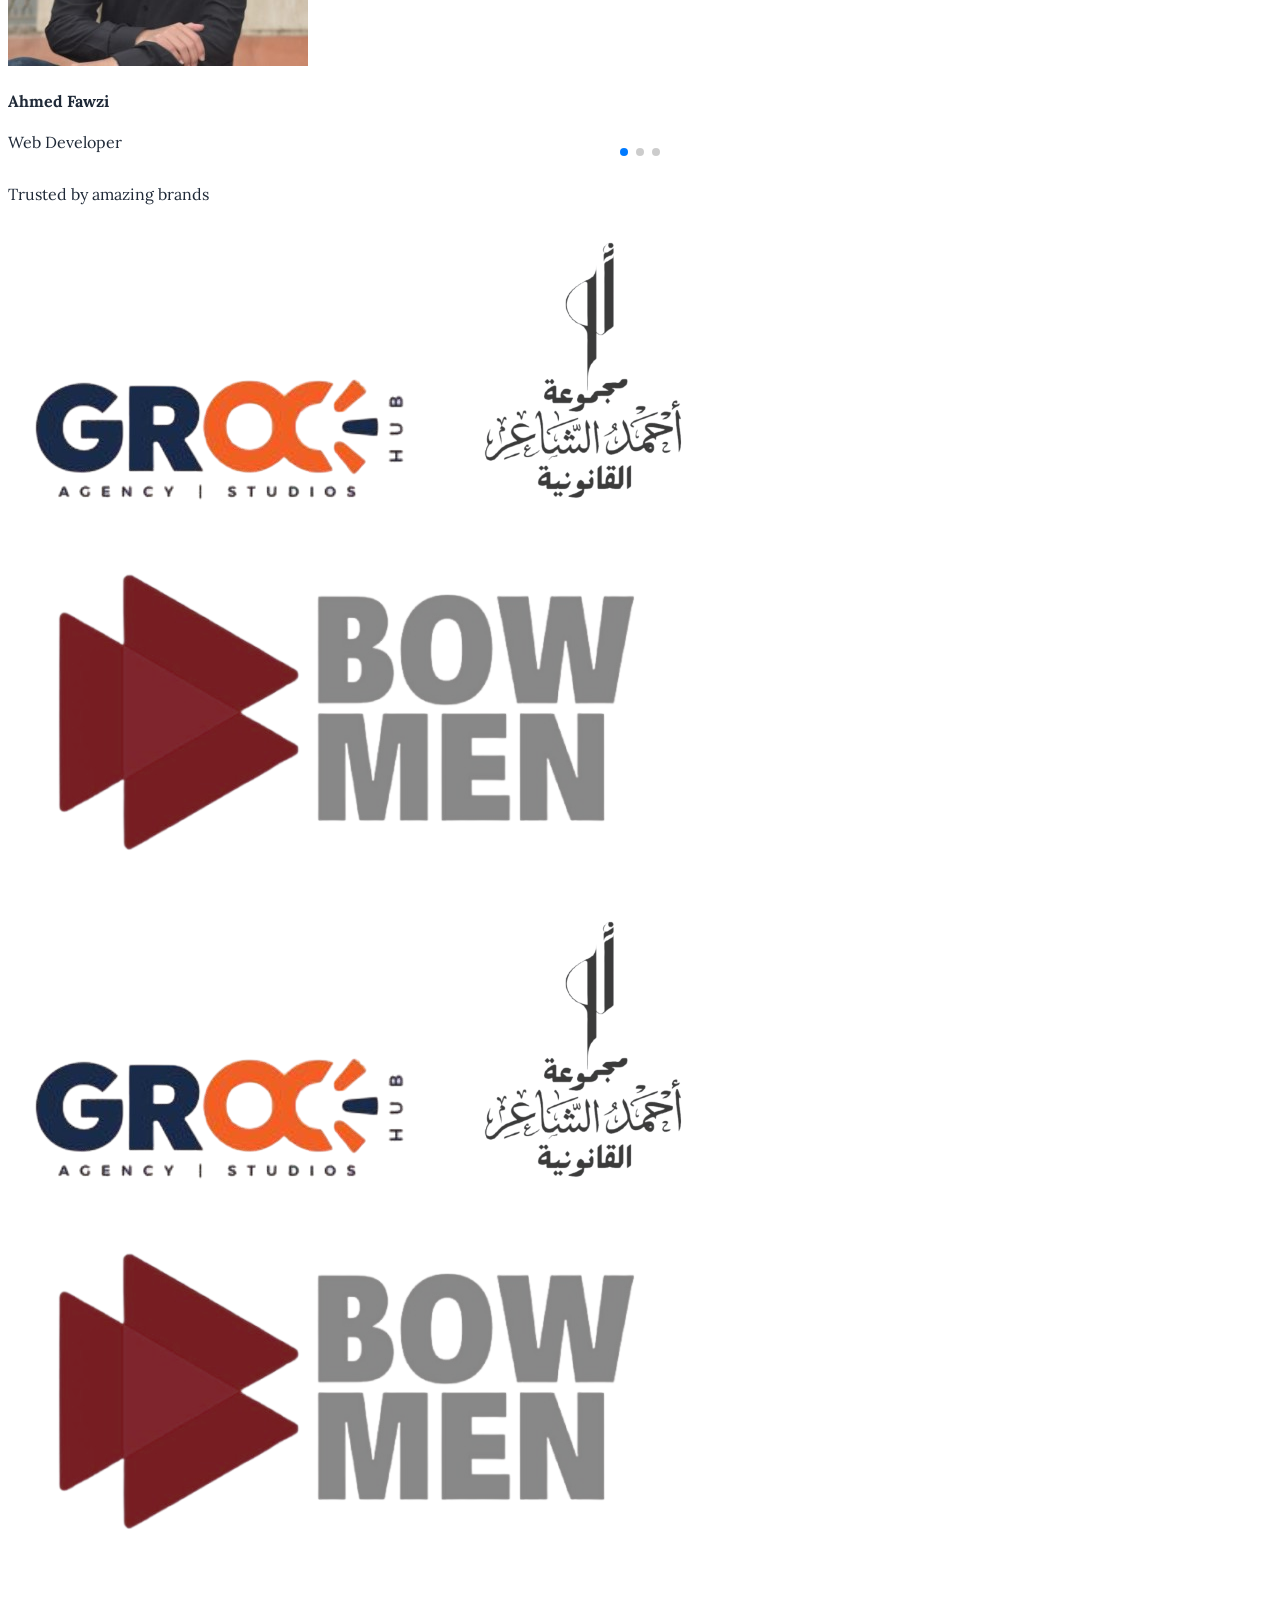
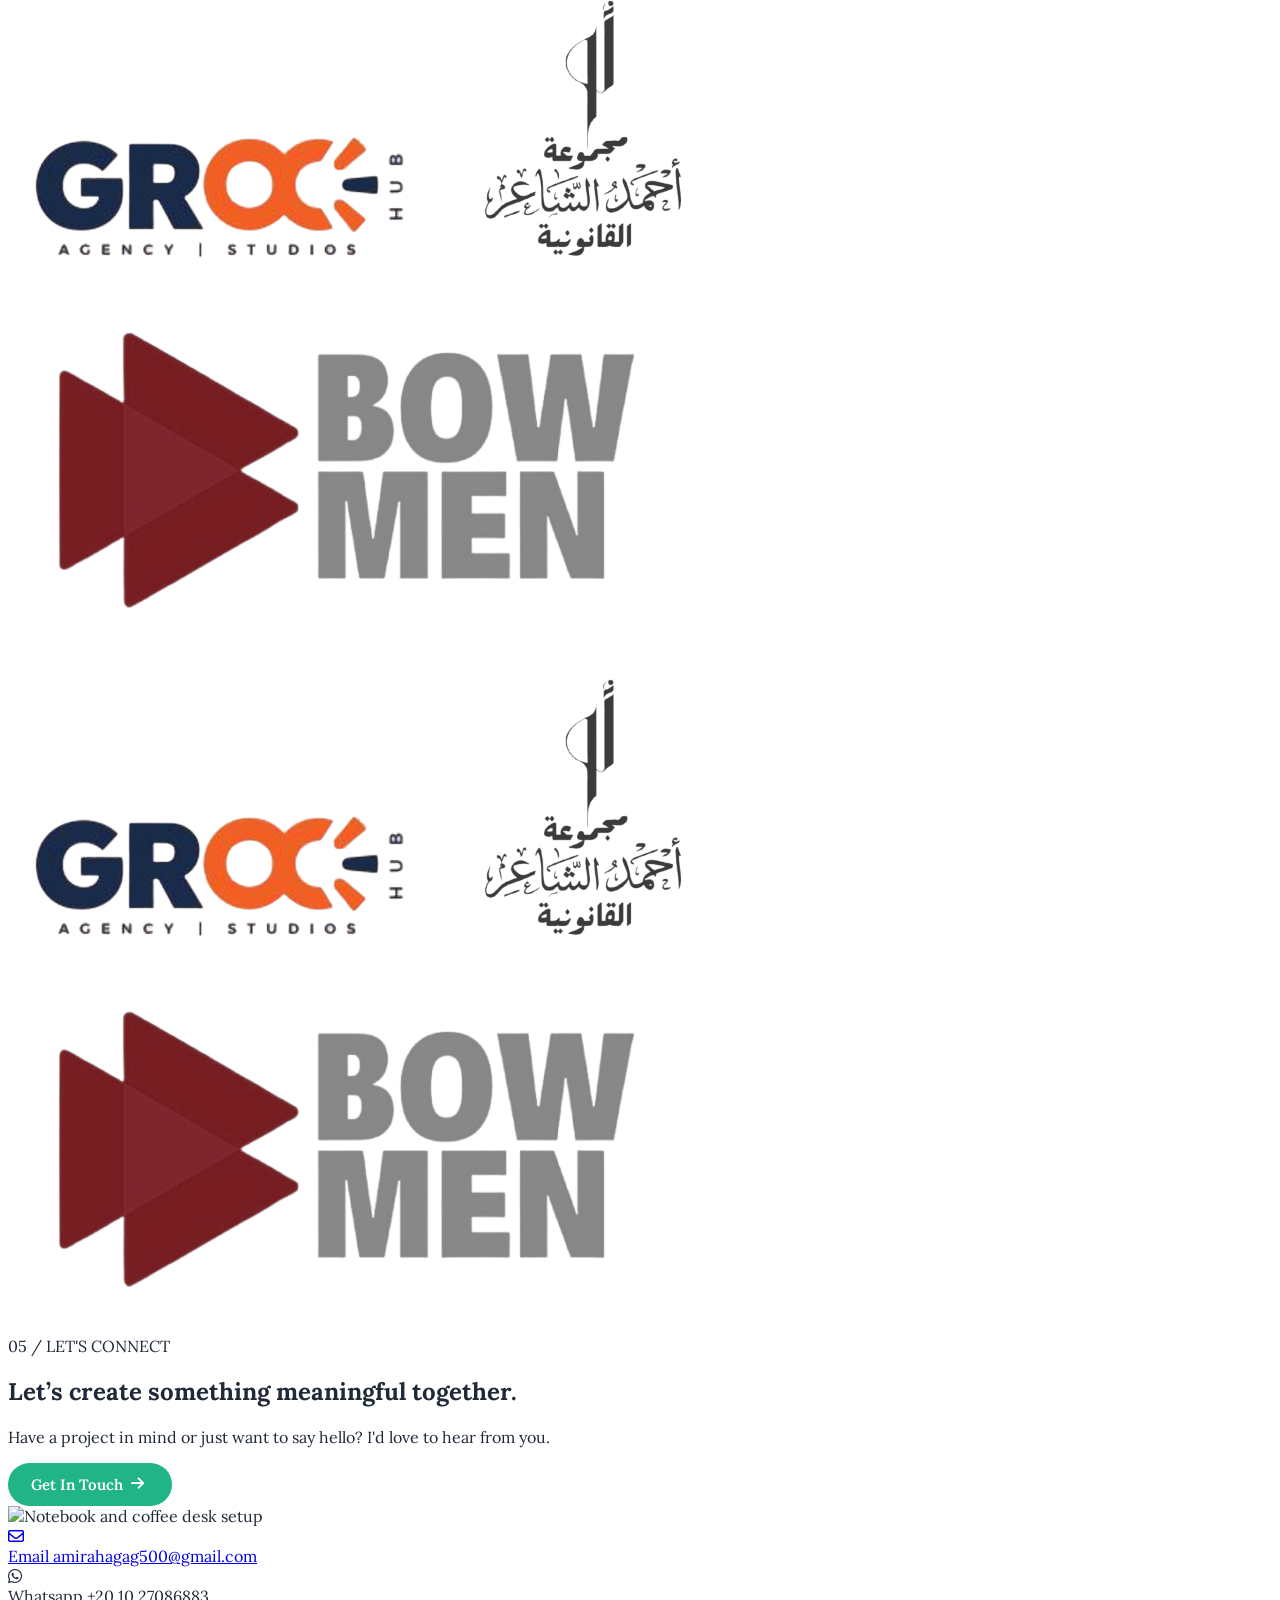
==== commit a6655a40: "update in design" ====
--- a/index.html
+++ b/index.html
@@ -97,24 +97,24 @@
           <a href="#home"
             class="nav-link px-3.5 py-2 text-sm font-semibold rounded-full text-slate-900 bg-slate-100 transition-all hover:text-primary">Home</a>
           <a href="#about"
-            class="nav-link px-3.5 py-2 text-sm font-medium text-slate-600 rounded-full hover:text-slate-900 hover:bg-slate-50 transition-all">About</a>
+            class="nav-link px-3.5 py-2 text-sm font-medium rounded-full hover:text-slate-900 hover:bg-slate-50 transition-all">About</a>
+          <a href="#work"
+            class="nav-link px-3.5 py-2 text-sm font-medium rounded-full hover:text-slate-900 hover:bg-slate-50 transition-all">Work</a>
           <a href="#services"
-            class="nav-link px-3.5 py-2 text-sm font-medium text-slate-600 rounded-full hover:text-slate-900 hover:bg-slate-50 transition-all">Services</a>
-          <a href="#work"
-            class="nav-link px-3.5 py-2 text-sm font-medium text-slate-600 rounded-full hover:text-slate-900 hover:bg-slate-50 transition-all">Work</a>
+            class="nav-link px-3.5 py-2 text-sm font-medium rounded-full hover:text-slate-900 hover:bg-slate-50 transition-all">Services</a>
           <!-- <a href="#experience"
-            class="nav-link px-3.5 py-2 text-sm font-medium text-slate-600 rounded-full hover:text-slate-900 hover:bg-slate-50 transition-all">Experience</a> -->
+            class="nav-link px-3.5 py-2 text-sm font-medium rounded-full hover:text-slate-900 hover:bg-slate-50 transition-all">Experience</a> -->
           <a href="#testimonials"
-            class="nav-link px-3.5 py-2 text-sm font-medium text-slate-600 rounded-full hover:text-slate-900 hover:bg-slate-50 transition-all">Testimonials</a>
+            class="nav-link px-3.5 py-2 text-sm font-medium rounded-full hover:text-slate-900 hover:bg-slate-50 transition-all">Testimonials</a>
           <a href="#contact"
-            class="nav-link px-3.5 py-2 text-sm font-medium text-slate-600 rounded-full hover:text-slate-900 hover:bg-slate-50 transition-all">Contact</a>
+            class="nav-link px-3.5 py-2 text-sm font-medium rounded-full hover:text-slate-900 hover:bg-slate-50 transition-all">Contact</a>
         </nav>
 
         <!-- CTA Button & Mobile Menu Toggle Container -->
         <div class="flex items-center gap-2">
           <!-- CTA Button (Visible on both Mobile and Desktop) -->
           <a href="#contact"
-            class="inline-flex items-center gap-2 px-3.5 py-2 sm:px-5 sm:py-2.5 text-xs sm:text-sm font-semibold text-white bg-primaryDark rounded-full shadow-sm hover:bg-primary hover:shadow-md hover:-translate-y-0.5 transition-all duration-200">
+            class="inline-flex items-center gap-2 px-3.5 py-2 sm:px-5 sm:py-2.5 text-xs sm:text-sm theme-btn">
             <span>Let's Talk</span>
             <i class="fa-solid fa-paper-plane text-[10px] sm:text-xs"></i>
           </a>
@@ -156,13 +156,12 @@
           class="mobile-nav-link block px-4 py-3 rounded-xl text-sm font-medium text-slate-700 hover:text-slate-900 hover:bg-slate-50 transition-all">Contact</a>
       </nav>
 
-      <div class="pt-4 mt-2 border-t border-slate-100">
-        <a href="#contact"
-          class="inline-flex items-center justify-center gap-2 w-full px-5 py-3 text-sm font-semibold text-white bg-slate-900 rounded-xl hover:bg-primary transition-all">
+      <!-- <div class="pt-4 mt-2 border-t border-slate-100">
+        <a href="#contact" class="inline-flex items-center justify-center gap-2 px-5 py-3 text-sm theme-btn w-full">
           <span>Let's Talk</span>
           <i class="fa-solid fa-paper-plane text-xs"></i>
         </a>
-      </div>
+      </div> -->
     </div>
   </header>
 
@@ -185,8 +184,10 @@
 
           <!-- Main Title with Typing Effect -->
           <h1
-            class="text-3xl sm:text-5xl lg:text-[55px] font-black text-dark tracking-tight leading-[1.08] mb-6 italic">
-            Hi, I'm <span class="text-primary font-signature">Amira Hagag</span><br>
+            class="text-3xl sm:text-5xl lg:text-[50px] font-black text-dark tracking-tight leading-[1.08] mb-6 italic">
+            Hi, I'm
+            <span class="text-primary font-signature text-4xl sm:text-6xl lg:text-[60px] ">Amira Hagag</span>
+            <br>
             <span class="typing-text text-dark"></span>
           </h1>
 
@@ -244,7 +245,7 @@
             </div>
 
             <!-- Person Hero Image (Without Shadow) -->
-            <img src="assets/images/hero.png" alt="Amira Hagag - Social Media Specialist"
+            <img src="assets/images/hero1.png" alt="Amira Hagag - Social Media Specialist"
               class="relative z-10 w-full max-w-[340px] sm:max-w-[420px] lg:max-w-[500px] object-contain select-none pointer-events-none">
 
             <!-- Floating Card 1: Engagement (Top Right) -->
@@ -1464,7 +1465,7 @@
 
         <!-- Right Column: Brand Logos Grid -->
         <div class="lg:col-span-4 flex flex-col overflow-hidden">
-          <p class="text-xs sm:text-sm font-medium text-textSoft mb-6">Trusted by amazing brands</p>
+          <p class="text-xs sm:text-sm font-medium mb-6 text-center hidden lg:block">Trusted by amazing brands</p>
 
           <div class="flex flex-col gap-6">
             <!-- Row 1: Moving Right to Left -->
@@ -1545,8 +1546,7 @@
 
           <!-- CTA Button -->
           <div class="pt-3">
-            <a href="mailto:amirahagag500@gmail.com"
-              class="inline-flex items-center gap-2 bg-[#174634] hover:bg-primaryDark text-white text-sm font-medium px-6 py-3 rounded-full transition-all duration-300">
+            <a href="mailto:amirahagag500@gmail.com" class="inline-flex items-center gap-2  theme-btn">
               <span>Get In Touch</span>
               <i class="fa-solid fa-arrow-right text-xs"></i>
             </a>
@@ -1626,7 +1626,8 @@
   </section>
 
   <!-- Footer -->
-  <footer class="bg-primaryDark text-white/90 pt-12 pb-8 border-t border-white/10 font-text">
+  <footer
+    class="bg-[radial-gradient(circle_at_15%_15%,rgba(255,255,255,0.08)_0%,transparent_32%),radial-gradient(circle_at_90%_90%,rgba(32,180,134,0.18)_0%,transparent_38%),linear-gradient(135deg,#06483e_0%,#087f65_50%,#1aa77f_75%,#066653_100%)] text-white pt-12 pb-8 border-t border-white/10 font-text">
     <div class="max-w-7xl 2xl:max-w-[85rem] mx-auto px-4 2xl:px-0">
 
       <!-- Top Row: Brand, Nav & Socials -->
@@ -1638,7 +1639,7 @@
         </a>
 
         <!-- Center Navigation Links -->
-        <nav class="flex items-center gap-6 sm:gap-10 text-xs sm:text-sm font-light text-white/80">
+        <nav class="flex items-center gap-6 sm:gap-10 text-xs sm:text-sm font-light text-white">
           <a href="#work" class="hover:text-primary transition-colors duration-200">Work</a>
           <a href="#expertise" class="hover:text-primary transition-colors duration-200">Expertise</a>
           <a href="#experience" class="hover:text-primary transition-colors duration-200">Experience</a>
@@ -1648,19 +1649,19 @@
         <!-- Social Links & Back To Top -->
         <div class="flex items-center gap-5">
           <a href="https://wa.me/+201027086883" target="_blank" rel="noopener noreferrer" aria-label="whatsapp"
-            class="text-white/80 hover:text-white transition-colors">
+            class="text-white hover:text-white transition-colors">
             <i class="fa-brands fa-whatsapp text-lg"></i>
           </a>
           <a href="https://instagram.com" target="_blank" rel="noopener noreferrer" aria-label="Instagram"
-            class="text-white/80 hover:text-white transition-colors">
+            class="text-white hover:text-white transition-colors">
             <i class="fa-brands fa-instagram text-lg"></i>
           </a>
           <a href="https://www.linkedin.com/in/amira-hagag" target="_blank" rel="noopener noreferrer"
-            aria-label="LinkedIn" class="text-white/80 hover:text-white transition-colors">
+            aria-label="LinkedIn" class="text-white hover:text-white transition-colors">
             <i class="fa-brands fa-linkedin-in text-lg"></i>
           </a>
           <a href="https://behance.net" target="_blank" rel="noopener noreferrer" aria-label="Behance"
-            class="text-white/80 hover:text-white transition-colors">
+            class="text-white hover:text-white transition-colors">
             <i class="fa-brands fa-behance text-lg"></i>
           </a>
 
@@ -1678,7 +1679,7 @@
 
       <!-- Bottom Row: Copyright & Credits -->
       <div
-        class="flex flex-col sm:flex-row items-center justify-between gap-4 pt-6 text-[11px] text-white/70 font-light">
+        class="flex flex-col sm:flex-row items-center justify-between gap-4 pt-6 text-[11px] text-white/80 font-light">
         <p>
           © 2026
           <span class="font-bold text-white">Amira Hagag</span>.
@@ -1695,6 +1696,12 @@
     </div>
   </footer>
 
+  <a href="assets/cv.pdf" download id="floating-cv-btn"
+    class="theme-btn text-sm fixed bottom-6 left-6 z-50 flex items-center gap-2 opacity-0 pointer-events-none translate-y-6 transition-all duration-300 ease-in-out hover:-translate-y-0.5">
+    <i class="fa-solid fa-download"></i>
+    <span>Download CV</span>
+  </a>
+
   <script src="https://code.jquery.com/jquery-3.7.1.min.js"></script>
   <script src="https://cdn.jsdelivr.net/npm/swiper@11/swiper-bundle.min.js"></script>
   <script src="assets/js/main.js"></script>
@@ -1741,6 +1748,23 @@
       typeEffect();
     });
   </script>
+
+  <!-- floating download CV button -->
+  <script>
+    $(window).on('scroll', function () {
+      const $cvBtn = $('#floating-cv-btn');
+
+      if ($(window).scrollTop() > 200) {
+        // Show button (Fade in & Slide up)
+        $cvBtn.removeClass('opacity-0 pointer-events-none translate-y-6')
+          .addClass('opacity-100 pointer-events-auto translate-y-0');
+      } else {
+        // Hide button
+        $cvBtn.removeClass('opacity-100 pointer-events-auto translate-y-0')
+          .addClass('opacity-0 pointer-events-none translate-y-6');
+      }
+    });
+  </script>
 </body>
 
 </html>
--- a/assets/css/style.css
+++ b/assets/css/style.css
@@ -24,7 +24,6 @@
   gap: 0.5rem;
   padding: 0.65rem 1.4rem;
   background-color: #20B486;
-  background-color: #0B2B20;
   color: #FFFFFF;
   font-family: 'Lora', serif;
   font-weight: 600;
@@ -39,7 +38,7 @@
 }
 
 .theme-btn:hover {
-  background-color: #179A72;
+  background-color: #148b67;
   transform: translateY(-2px);
   color: #FFFFFF;
 }
